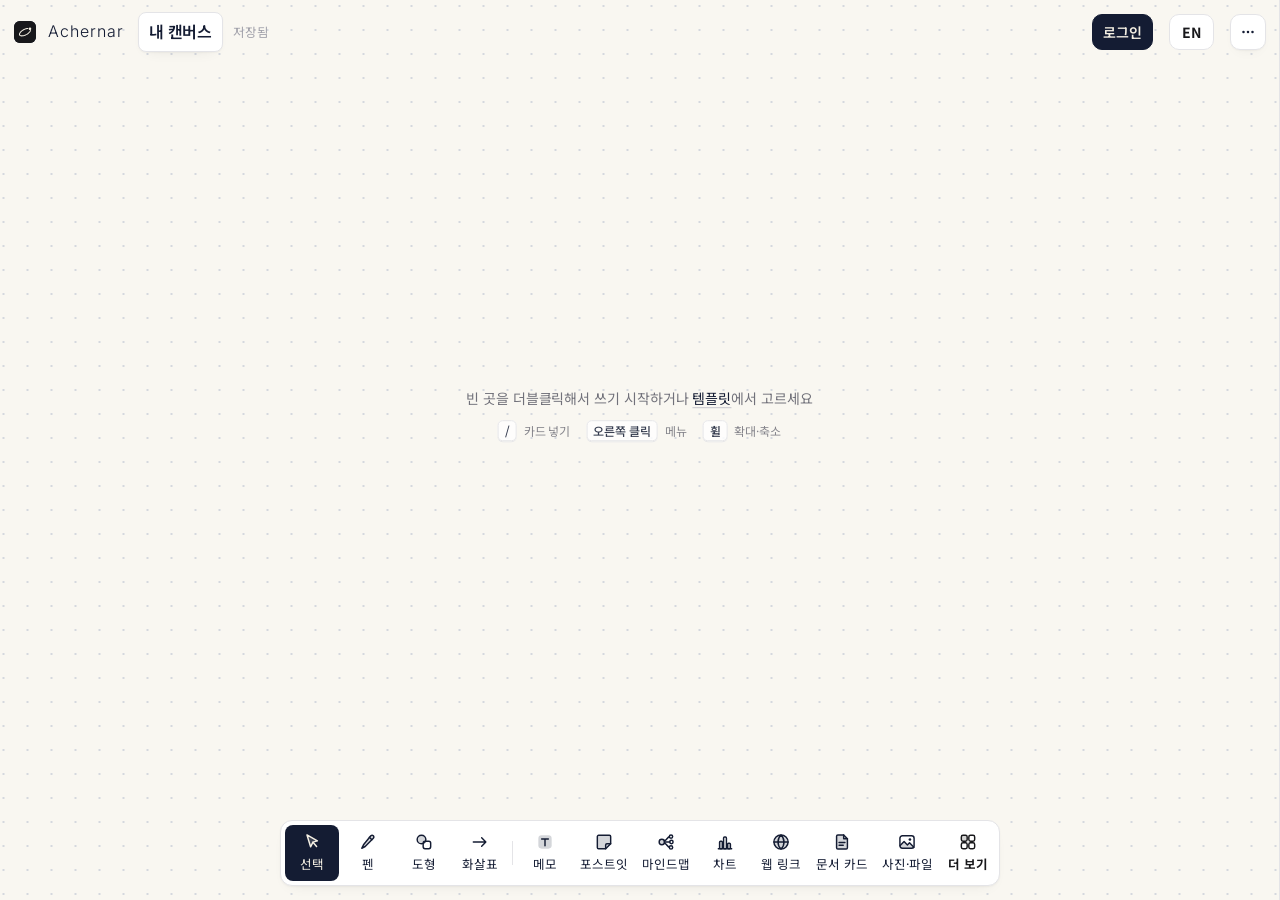
==== index.html @ a264db69 "v21: 마인드맵 아이콘 메뉴가 빈칸으로 나오던 문제 수정 Co-Authored-By: Claude Opus 5.5 <noreply@anthropic.com> Claude-Sess" ====
<!DOCTYPE html>
<html lang="ko"><head><meta charset="utf-8"><meta name="google" content="notranslate"><meta name="viewport" content="width=device-width,initial-scale=1">
<title>Achernar — 생각이 흘러가 닿는 곳</title>
<link rel="icon" href="data:image/svg+xml,%3Csvg xmlns='http://www.w3.org/2000/svg' viewBox='0 0 64 64'%3E%3Crect width='64' height='64' rx='15' fill='%23141C33'/%3E%3Cpath d='M51.32 26.38 L51.07 27.23 L50.73 28.11 L50.29 29.01 L49.76 29.92 L49.14 30.85 L48.44 31.79 L47.65 32.73 L46.78 33.67 L45.84 34.60 L44.83 35.53 L43.76 36.44 L42.63 37.32 L41.44 38.19 L40.21 39.02 L38.93 39.83 L37.62 40.59 L36.29 41.32 L34.93 42.00 L33.56 42.63 L32.17 43.22 L30.79 43.75 L29.42 44.22 L28.05 44.63 L26.71 44.99 L25.39 45.28 L24.11 45.51 L22.87 45.67 L21.67 45.77 L20.52 45.79 L19.43 45.76 L18.41 45.65 L17.45 45.49 L16.56 45.25 L15.76 44.95 L15.03 44.59 L14.39 44.17 L13.83 43.69 L13.37 43.16 L13.00 42.57 L12.73 41.93 L12.55 41.24 L12.47 40.51 L12.49 39.74 L12.61 38.94 L12.82 38.10 L13.13 37.23 L13.53 36.34 L14.03 35.43 L14.61 34.50 L15.28 33.57 L16.04 32.63 L16.88 31.69 L17.79 30.75 L18.77 29.83 L19.82 28.91 L20.93 28.01 L22.10 27.14 L23.31 26.29 L24.57 25.48 L25.87 24.70 L27.20 23.96 L28.55 23.26 L29.92 22.60 L31.30 22.00 L32.68 21.45 L34.06 20.95 L35.42 20.52 L36.78 20.14 L38.10 19.82 L39.40 19.57 L40.66 19.39 L41.88 19.26' fill='none' stroke='%23F4EFE3' stroke-width='3.6' stroke-linecap='round'/%3E%3Ccircle cx='49.61' cy='20.83' r='4.6' fill='%23F4EFE3'/%3E%3C/svg%3E">
<link rel="manifest" href="manifest.webmanifest"><meta name="theme-color" content="#F7F4EC"><link rel="apple-touch-icon" href="icons/apple-touch-icon.png"><meta name="apple-mobile-web-app-capable" content="yes"><meta name="description" content="Achernar(아케르나르) — 캔버스 하나에서 메모·마인드맵·문서·발표까지">
<link rel="preconnect" href="https://fonts.googleapis.com"><link rel="preconnect" href="https://fonts.gstatic.com" crossorigin>
<link href="https://fonts.googleapis.com/css2?family=Inter:wght@300;400;500&family=Noto+Sans+KR:wght@300;400;500;700;800&family=Noto+Serif+KR:wght@500;700&family=JetBrains+Mono:wght@400;600&display=swap" rel="stylesheet">
<link rel="stylesheet" href="style.css?v=21">
</head>
<body>
<div id="app">
  <nav id="rail" aria-label="주요 메뉴">
    <button class="rcreate" id="railNew" title="새로 만들기 (Ctrl+N)" aria-label="새로 만들기"><svg viewBox="0 0 24 24"><path d="M12 5v14M5 12h14"/></svg></button>
    <div class="rlist" id="railList"></div>
    <div class="rfoot">
      <button class="ritem" data-rail="settings" title="설정"><span class="ri" data-i="settings"></span><span>설정</span></button>
      <button class="avatar" id="me" title="내 프로필" aria-label="내 프로필">나</button>
    </div>
  </nav>
  <aside id="side" aria-label="워크스페이스">
    <div class="shead">
      <button class="ws" id="wsBtn"><span class="wslogo">U</span><span class="wsn" id="wsName">내 워크스페이스</span><svg viewBox="0 0 24 24"><path d="M7 10l5 5 5-5"/></svg></button>
      <button class="ib sm" id="sideClose" title="사이드바 접기 (Ctrl+\)" aria-label="사이드바 접기"><svg viewBox="0 0 24 24"><path d="M15 6l-6 6 6 6"/></svg></button>
    </div>
    <div class="sscroll" id="sideBody"></div>
    <div class="sfoot" id="sideFoot"></div>
    <div class="resizer" data-rs="side"></div>
  </aside>
  <div id="center">
    <header id="top">
      <button class="ib" id="navBtn" aria-label="메뉴"><svg viewBox="0 0 24 24"><path d="M4 6h16M4 12h16M4 18h16"/></svg></button>
      <button class="ib" id="backBtn" title="뒤로 (Alt+←)" aria-label="뒤로"><svg viewBox="0 0 24 24"><path d="M15 6l-6 6 6 6"/></svg></button>
      <button class="ib" id="fwdBtn" title="앞으로 (Alt+→)" aria-label="앞으로"><svg viewBox="0 0 24 24"><path d="M9 6l6 6-6 6"/></svg></button>
      <nav class="crumbs" id="crumbs" aria-label="현재 위치"></nav>
      <button class="search" id="searchBtn"><svg viewBox="0 0 24 24"><circle cx="11" cy="11" r="7"/><path d="M20 20l-4-4"/></svg><span>검색하거나 명령 실행</span><kbd>Ctrl P</kbd></button>
      <div class="tright">
        <span class="savest" id="saveSt"></span>
        <button class="btn grad" id="createBtn"><svg viewBox="0 0 24 24"><path d="M12 5v14M5 12h14"/></svg><span>만들기</span></button>
        <span class="syncst local" id="syncSt"></span>
        <button class="ib bellb" id="bellBtn" title="마감 알림" aria-label="마감 알림"><svg viewBox="0 0 24 24"><path d="M6 8a6 6 0 0 1 12 0c0 7 3 9 3 9H3s3-2 3-9M10 21h4"/></svg><b id="bellN" hidden></b></button>
        <button class="btn ghost" id="shareBtn" title="이 문서를 공유 (claude.ai)"><svg viewBox="0 0 24 24"><path d="M4 12v7h16v-7M12 3v12M7 8l5-5 5 5"/></svg><span>공유</span></button>
        <button class="ib" id="pageMenuBtn" title="문서 설정" aria-label="문서 설정"><svg viewBox="0 0 24 24"><circle cx="5" cy="12" r="1.6"/><circle cx="12" cy="12" r="1.6"/><circle cx="19" cy="12" r="1.6"/></svg></button>
        <button class="ib" id="panelBtn" title="오른쪽 패널" aria-label="오른쪽 패널"><svg viewBox="0 0 24 24"><rect x="3" y="4" width="18" height="16" rx="3"/><path d="M15 4v16"/></svg></button>
      </div>
    </header>
    <div id="ribbon" role="toolbar" aria-label="리본"></div>
    <div id="body">
      <main id="main" tabindex="-1"></main>
      <aside id="rpanel" aria-label="보조 패널"><div class="resizer l" data-rs="panel"></div><div class="rtabs" id="rtabs"></div><div class="rbody" id="rbody"></div></aside>
    </div>
  </div>
</div>
<div id="scrim"></div>
<nav id="sdock" aria-label="빠른 독">
  <button data-dk="new" class="dkp" title="새로 만들기"><svg viewBox="0 0 24 24"><path d="M12 5v14M5 12h14"/></svg><span>새로</span></button>
  <button data-dk="quick" title="빠른 메모"><svg viewBox="0 0 24 24"><path d="M4 20l1-4L16 5l3 3L8 19z"/></svg><span>메모</span></button>
  <button data-dk="find" title="찾기 (Ctrl+P)"><svg viewBox="0 0 24 24"><path d="M11 4a7 7 0 1 0 0 14a7 7 0 1 0 0-14M20 20l-4-4"/></svg><span>찾기</span></button>
  <i></i>
  <button data-dk="drawer" title="서랍 (Ctrl+\)"><svg viewBox="0 0 24 24"><path d="M3 4h18v6H3zM3 14h18v6H3zM10 7h4M10 17h4"/></svg><span>서랍</span></button>
</nav>
<div id="menu" hidden role="menu"></div>
<div id="pop" hidden></div>
<div id="fmt" hidden></div>
<div id="modal" hidden><div class="mbox" role="dialog" aria-modal="true"><div id="mhead"></div><div id="mbody"></div><div class="mact" id="mact"></div></div></div>
<div id="toast" hidden role="status"></div>
<input type="file" id="fileIn" hidden>
<script src="core.js?v=21"></script>
<script src="icons.js?v=21"></script>
<script src="extra.js?v=21"></script>
<script src="editor.js?v=21"></script>
<script src="database.js?v=21"></script>
<script src="canvas.js?v=21"></script>
<script src="graph.js?v=21"></script>
<script src="sync.js?v=21"></script>
<script src="auth.js?v=21"></script>
<script src="ms.js?v=21"></script>
<script src="ms2.js?v=21"></script>
<script src="zen.js?v=21"></script>
<script src="one.js?v=21"></script>
<script src="feat.js?v=21"></script>
<script src="mind.js?v=21"></script>
<script src="world.js?v=21"></script>
<script src="saveboard.js?v=21"></script>
<script src="docppt.js?v=21"></script>
<script src="print.js?v=21"></script>
<script src="vault.js?v=21"></script>
<script src="tpl.js?v=21"></script>
<script src="collab.js?v=21"></script>
<script src="hwp.js?v=21"></script>
<script src="run.js?v=21"></script>
<script src="submit.js?v=21"></script>
<script src="charmap.js?v=21"></script>
<script src="i18n.js?v=21"></script>
<script>boot()</script>
<script>
/* 설치형 웹앱: 오프라인 캐시 + 설치 버튼 */
window.__pwa=null;addEventListener('beforeinstallprompt',e=>{e.preventDefault();window.__pwa=e});
addEventListener('appinstalled',()=>{window.__pwa=null;try{toast('Achernar가 앱으로 설치됐어요')}catch(e){}});
if('serviceWorker' in navigator&&location.protocol==='https:'&&window.self===window.top){addEventListener('load',()=>navigator.serviceWorker.register('sw.js').catch(()=>{}))}
</script>
</body></html>
---- style.css ----
/* VOICE: 고급 디자인 툴처럼 깔끔하고 친근한 생산성 앱 — 캔바식 레일, 둥근 카드, 그라데이션 포인트
   IDEA: 회색 작업대 위에 흰 종이(문서)·보드(데이터베이스)·무한 캔버스를 올려 놓은 디자인 스튜디오
   PICTURE: 홈의 보라→파랑 그라데이션 배너와 색 원형 바로가기, 썸네일 카드 그리드
   COLOUR and TYPE: 기획서 지정 색(#F7F8FA, #6478E8 …) + 보라·청록 그라데이션 / Noto Sans KR 400–800
   LAYOUT: 왼쪽 아이콘 레일 · 크기 조절 사이드바 · 상단 툴바 · 중앙 작업 영역 · 접히는 오른쪽 패널 */
:root{color-scheme:light dark;
--bg:light-dark(#F7F8FA,#15171C);--side:light-dark(#FFFFFF,#1B1E25);--paper:light-dark(#FFFFFF,#20232B);--ink:light-dark(#20242C,#F0F2F6);--mute:light-dark(#7A8290,#969EAD);--line:light-dark(#E8EAF0,#303541);
--hov:light-dark(#F1F3F7,#262A33);--soft:light-dark(#F4F5F9,#1E2128);
--acc:#6478E8;--acc2:#8B5CF6;--acc3:#22C3E6;--accs:color-mix(in srgb,var(--acc) 13%,var(--paper));--dg:#E5484D;--ok:#12A150;
--grad:linear-gradient(120deg,var(--acc) 0%,var(--acc2) 55%,#C04BD8 100%);
--hero:linear-gradient(115deg,var(--acc) 0%,var(--acc2) 48%,var(--acc3) 100%);
--r:12px;--r2:18px;--fs:16px;--docw:760px;--sideW:260px;--panelW:300px;
--font:"Noto Sans KR",system-ui,-apple-system,"Apple SD Gothic Neo",sans-serif;--serif:"Noto Serif KR",serif;--mono:"JetBrains Mono",ui-monospace,Menlo,Consolas,monospace;
--sh:0 1px 2px rgb(16 24 40/.06),0 8px 24px -12px rgb(16 24 40/.18);--sh2:0 2px 6px rgb(16 24 40/.08),0 24px 48px -16px rgb(16 24 40/.3);
--cy:#FFE27A;--co:#FFC58A;--cp:#FFB8CB;--cm:#A6ECC8;--cs:#A9D6FF;--cl:#D7C8FF;--cw:var(--paper)}
:root[data-theme=light]{color-scheme:light}:root[data-theme=dark]{color-scheme:dark}
:root[data-font=serif]{--font:var(--serif)}:root[data-font=mono]{--font:var(--mono)}
*{box-sizing:border-box;min-width:0}
html,body{height:100%;margin:0}
body{background:var(--bg);color:var(--ink);font:var(--fs)/1.6 var(--font);overflow:hidden;-webkit-font-smoothing:antialiased}
button,input,select,textarea{font:inherit;color:inherit}
button{cursor:pointer;background:none;border:0;padding:0}
button:disabled{cursor:not-allowed;opacity:.45}
:focus-visible{outline:2px solid var(--acc);outline-offset:2px;border-radius:6px}
svg{width:20px;height:20px;fill:none;stroke:currentColor;stroke-width:1.9;stroke-linecap:round;stroke-linejoin:round;flex:none}
kbd{font:500 12px var(--font);color:var(--mute);border:1px solid var(--line);border-radius:6px;padding:1px 6px;background:var(--paper)}
#app{display:flex;height:100dvh}
.noanim *{transition:none!important;animation:none!important}

/* 레일 */
#rail{width:76px;flex:none;background:var(--side);border-right:1px solid var(--line);display:flex;flex-direction:column;align-items:center;padding:12px 0 10px;gap:6px;z-index:40}
.rcreate{width:44px;height:44px;border-radius:50%;background:var(--grad);color:#fff;display:grid;place-items:center;box-shadow:0 6px 16px -6px color-mix(in srgb,var(--acc2) 70%,transparent);margin-bottom:8px;transition:transform .15s}
.rcreate:hover{transform:scale(1.06)}.rcreate svg{width:22px;height:22px;stroke-width:2.4}
.rlist{display:flex;flex-direction:column;gap:2px;flex:1}
.ritem{width:64px;min-height:58px;border-radius:12px;display:flex;flex-direction:column;align-items:center;justify-content:center;gap:3px;font-size:12.5px;font-weight:500;color:var(--mute);transition:background .15s,color .15s}
.ritem .ri{width:36px;height:30px;border-radius:9px;display:grid;place-items:center;transition:background .15s}
.ritem:hover{color:var(--ink)}.ritem:hover .ri{background:var(--hov)}
.ritem.on{color:var(--acc);font-weight:700}.ritem.on .ri{background:var(--accs)}
.rfoot{display:flex;flex-direction:column;align-items:center;gap:8px}
.avatar{width:36px;height:36px;border-radius:50%;background:linear-gradient(135deg,#FFB86B,#F25F8B);color:#fff;font-weight:800;font-size:14px}

/* 사이드바 */
#side{width:var(--sideW);flex:none;background:var(--side);border-right:1px solid var(--line);display:flex;flex-direction:column;position:relative;transition:margin .2s}
body.noside #side{margin-left:calc(-1 * var(--sideW))}
.shead{display:flex;align-items:center;gap:4px;padding:12px 10px 6px}
.ws{flex:1;display:flex;align-items:center;gap:9px;padding:6px 8px;border-radius:10px;text-align:left;font-weight:700}
.ws:hover{background:var(--hov)}
.wslogo{width:28px;height:28px;border-radius:8px;background:var(--grad);color:#fff;display:grid;place-items:center;font-weight:800;font-size:14px;flex:none}
.wsn{flex:1;white-space:nowrap;overflow:hidden;text-overflow:ellipsis}
.sscroll{flex:1;overflow-y:auto;padding:4px 8px 16px}
.sec{margin-top:14px}
.sech{display:flex;align-items:center;justify-content:space-between;padding:4px 8px;font-size:13px;font-weight:700;color:var(--mute)}
.sech button{width:26px;height:26px;border-radius:7px;display:grid;place-items:center;color:var(--mute)}
.sech button:hover{background:var(--hov);color:var(--ink)}.sech svg{width:16px;height:16px}
.qa{display:flex;align-items:center;gap:10px;width:100%;padding:0 10px;height:36px;border-radius:9px;font-size:15px;text-align:left;color:var(--ink)}
.qa:hover{background:var(--hov)}.qa.on{background:var(--accs);color:var(--acc);font-weight:700}
.qa svg{width:18px;height:18px;color:var(--mute)}.qa.on svg{color:var(--acc)}
.qa .cnt{margin-left:auto;font-size:13px;color:var(--mute);font-weight:500}
.tree{display:flex;flex-direction:column}
.tr{display:flex;align-items:center;gap:4px;height:34px;padding-left:calc(4px + var(--d,0) * 16px);padding-right:4px;border-radius:9px;font-size:15px;position:relative;cursor:pointer;user-select:none}
.tr:hover{background:var(--hov)}.tr.on{background:var(--accs);color:var(--acc);font-weight:700}
.tr.msel{background:color-mix(in srgb,var(--acc) 20%,var(--paper))}
.tr .tw{width:22px;height:22px;border-radius:6px;display:grid;place-items:center;color:var(--mute);flex:none}
.tr .tw:hover{background:color-mix(in srgb,var(--ink) 8%,transparent)}.tr .tw svg{width:14px;height:14px;transition:transform .15s}
.tr .tw.open svg{transform:rotate(90deg)}.tr .tw.leaf{visibility:hidden}
.tr .ti{width:22px;height:22px;display:grid;place-items:center;flex:none;font-size:16px;border-radius:6px}
.tr .ti svg{width:17px;height:17px}
.tr .tt{flex:1;white-space:nowrap;overflow:hidden;text-overflow:ellipsis}
.tr .tt input{width:100%;font-size:15px;border:1px solid var(--acc);border-radius:6px;padding:2px 6px;background:var(--paper)}
.tr .tb{width:24px;height:24px;border-radius:6px;display:none;place-items:center;color:var(--mute);flex:none}
.tr .tb svg{width:16px;height:16px}.tr:hover .tb{display:grid}.tr .tb:hover{background:color-mix(in srgb,var(--ink) 9%,transparent);color:var(--ink)}
.tr.dz-in{box-shadow:inset 0 0 0 2px var(--acc)}.tr.dz-b::before,.tr.dz-a::after{content:"";position:absolute;left:8px;right:8px;height:2px;background:var(--acc);border-radius:2px}
.tr.dz-b::before{top:-1px}.tr.dz-a::after{bottom:-1px}
.empty-s{font-size:14px;color:var(--mute);padding:6px 12px}
.sfoot{border-top:1px solid var(--line);padding:10px 12px;font-size:13px;color:var(--mute);display:flex;flex-direction:column;gap:6px}
.sfoot .row{display:flex;align-items:center;gap:8px}
.dot{width:8px;height:8px;border-radius:50%;background:var(--ok);flex:none}.dot.busy{background:#F5A524}.dot.bad{background:var(--dg)}
.bulk{display:flex;align-items:center;gap:6px;flex-wrap:wrap;background:var(--accs);border-radius:10px;padding:8px;margin:6px 0;font-size:14px}
.bulk b{flex:1;color:var(--acc)}
.resizer{position:absolute;top:0;bottom:0;right:-3px;width:6px;cursor:col-resize;z-index:5}
.resizer:hover,.resizer.act{background:color-mix(in srgb,var(--acc) 40%,transparent)}
.resizer.l{left:-3px;right:auto}

/* 상단 */
#center{flex:1;display:flex;flex-direction:column;min-width:0}
#top{height:58px;flex:none;display:flex;align-items:center;gap:4px;padding:0 12px;background:var(--side);border-bottom:1px solid var(--line);z-index:30}
.ib{width:38px;height:38px;border-radius:10px;display:grid;place-items:center;color:var(--ink);flex:none}
.ib:hover{background:var(--hov)}.ib.sm{width:30px;height:30px}.ib.sm svg{width:17px;height:17px}
.ib:disabled:hover{background:none}
#navBtn{display:none}
.crumbs{display:flex;align-items:center;gap:2px;min-width:0;flex:1 1 auto;overflow:hidden;margin-left:4px}
.crumbs button{padding:4px 8px;border-radius:8px;white-space:nowrap;overflow:hidden;text-overflow:ellipsis;max-width:200px;flex:0 1 auto;min-width:36px;font-size:15px;display:flex;align-items:center;gap:6px}
.crumbs button:hover{background:var(--hov)}.crumbs button:last-child{font-weight:700}
.crumbs .sl{color:var(--mute);font-size:14px}
.search{margin:0 8px;display:flex;align-items:center;gap:10px;height:40px;padding:0 10px 0 14px;border-radius:12px;background:var(--soft);border:1px solid var(--line);width:auto;flex:0 1 380px;color:var(--mute);font-size:15px}
.search:hover{border-color:color-mix(in srgb,var(--acc) 50%,var(--line))}.search span{flex:1;text-align:left;white-space:nowrap;overflow:hidden;text-overflow:ellipsis}
.tright{display:flex;align-items:center;gap:6px;flex:none}
.savest{font-size:13px;color:var(--mute);white-space:nowrap;margin-right:6px}
.btn{height:40px;padding:0 16px;border-radius:11px;font-weight:700;font-size:15px;display:inline-flex;align-items:center;gap:7px;white-space:nowrap}
.btn svg{width:18px;height:18px}
.btn.grad{background:var(--grad);color:#fff;box-shadow:0 6px 16px -8px color-mix(in srgb,var(--acc2) 80%,transparent)}
.btn.grad:hover{filter:brightness(1.05)}
.btn.pr{background:var(--acc);color:#fff}.btn.pr:hover{filter:brightness(1.06)}
.btn.ghost{background:var(--soft);border:1px solid var(--line)}.btn.ghost:hover:not(:disabled){background:var(--hov)}
.btn.dg{background:var(--dg);color:#fff}.btn.sm{height:34px;padding:0 12px;font-size:14px;border-radius:9px}
#body{flex:1;display:flex;min-height:0;position:relative}
#main{flex:1;overflow-y:auto;overflow-x:hidden;position:relative;outline:none}
#main.full{overflow:hidden}

/* 오른쪽 패널 */
#rpanel{width:var(--panelW);flex:none;background:var(--side);border-left:1px solid var(--line);display:none;flex-direction:column;position:relative}
body.panel #rpanel{display:flex}
.rtabs{display:flex;gap:2px;padding:10px 10px 0;border-bottom:1px solid var(--line);overflow-x:auto;flex:none}
.rtabs button{padding:8px 10px;font-size:14px;font-weight:600;color:var(--mute);border-bottom:2px solid transparent;white-space:nowrap}
.rtabs button.on{color:var(--acc);border-color:var(--acc)}
.rbody{flex:1;overflow-y:auto;padding:14px 16px 30px;font-size:14.5px}
.rbody h5{margin:14px 0 6px;font-size:13px;color:var(--mute);font-weight:700}
.rlink{display:flex;align-items:center;gap:8px;width:100%;text-align:left;padding:7px 8px;border-radius:9px}
.rlink:hover{background:var(--hov)}.rlink small{margin-left:auto;color:var(--mute);font-size:13px}
.toc a{display:block;padding:5px 8px;border-radius:8px;color:var(--ink);text-decoration:none;cursor:pointer}
.toc a:hover{background:var(--hov)}.toc .l2{padding-left:20px}.toc .l3{padding-left:32px;color:var(--mute)}
.kv{display:grid;grid-template-columns:auto 1fr;gap:6px 14px}.kv dt{color:var(--mute)}.kv dd{margin:0;text-align:right}
.note{color:var(--mute);font-size:14px}

/* 공통 화면 */
.wrap{max-width:1180px;margin:0 auto;padding:28px clamp(16px,4vw,44px) 80px}
.hero{border-radius:24px;background:var(--hero);color:#fff;padding:clamp(28px,5vw,52px) clamp(20px,4vw,48px) 36px;position:relative;overflow:hidden;text-align:center}
.hero::before,.hero::after{content:"";position:absolute;border-radius:50%;background:rgb(255 255 255/.12)}
.hero::before{width:320px;height:320px;right:-80px;top:-140px}.hero::after{width:200px;height:200px;left:-60px;bottom:-110px}
.hero h1{margin:0 0 18px;font-size:clamp(28px,4vw,42px);line-height:1.1;font-weight:800;text-wrap:balance;position:relative}
.hsearch{position:relative;max-width:620px;margin:0 auto;display:flex;align-items:center;gap:10px;background:#fff;color:#20242C;border-radius:14px;padding:0 14px;height:52px;box-shadow:0 12px 30px -12px rgb(30 20 80/.45);cursor:text}
.hsearch svg{color:#7A8290}.hsearch span{flex:1;text-align:left;color:#7A8290;font-size:16px}
.quick{display:flex;flex-wrap:wrap;justify-content:center;gap:clamp(8px,2vw,22px);margin-top:26px;position:relative}
.qc{display:flex;flex-direction:column;align-items:center;gap:7px;color:#fff;font-size:14px;font-weight:600;width:84px}
.qc i{width:56px;height:56px;border-radius:50%;display:grid;place-items:center;background:#fff;color:var(--c);box-shadow:0 8px 18px -10px rgb(0 0 0/.4);transition:transform .15s}
.qc:hover i{transform:translateY(-3px)}.qc i svg{width:24px;height:24px;stroke-width:2.1}
.sect{margin-top:34px}
.secth{display:flex;align-items:baseline;justify-content:space-between;gap:12px;margin-bottom:12px}
.secth h2{margin:0;font-size:22px;font-weight:800}
.secth button{color:var(--acc);font-weight:700;font-size:15px}
.grid{display:grid;grid-template-columns:repeat(auto-fill,minmax(210px,1fr));gap:16px}
.pc{background:var(--paper);border:1px solid var(--line);border-radius:16px;overflow:hidden;text-align:left;display:flex;flex-direction:column;transition:box-shadow .15s,transform .15s;position:relative}
.pc:hover{box-shadow:var(--sh2);transform:translateY(-2px)}
.pc .th{height:120px;position:relative;display:grid;place-items:center;font-size:42px;overflow:hidden}
.pc .th .mock{position:absolute;inset:16px 22px;display:flex;flex-direction:column;gap:6px}
.pc .th .mock i{display:block;height:8px;border-radius:4px;background:rgb(255 255 255/.75)}
.pc .th .bigi{position:relative;width:58px;height:58px;border-radius:16px;background:rgb(255 255 255/.92);display:grid;place-items:center;font-size:30px;box-shadow:0 8px 20px -10px rgb(0 0 0/.4);color:var(--c)}
.pc .th .bigi svg{width:28px;height:28px}
.pc .meta{padding:12px 14px 14px}
.pc .t{font-weight:700;white-space:nowrap;overflow:hidden;text-overflow:ellipsis}
.pc .s{font-size:13px;color:var(--mute);display:flex;gap:6px;align-items:center;margin-top:2px}
.badge{display:inline-flex;align-items:center;gap:4px;font-size:12.5px;font-weight:700;padding:2px 8px;border-radius:999px;background:color-mix(in srgb,var(--c,var(--acc)) 14%,var(--paper));color:var(--c,var(--acc))}
.pc .fav{position:absolute;top:10px;right:10px;width:30px;height:30px;border-radius:50%;background:rgb(255 255 255/.9);color:#F5A524;display:grid;place-items:center}
.pc .fav svg{width:16px;height:16px;fill:#F5A524}
.empty{border:2px dashed var(--line);border-radius:18px;padding:34px;text-align:center;color:var(--mute)}
.empty b{display:block;color:var(--ink);font-size:18px;margin-bottom:4px}
.tplrow{display:grid;grid-template-columns:repeat(auto-fill,minmax(180px,1fr));gap:14px}
.tc{background:var(--paper);border:1px solid var(--line);border-radius:16px;overflow:hidden;text-align:left;transition:box-shadow .15s,transform .15s}
.tc:hover{box-shadow:var(--sh2);transform:translateY(-2px)}
.tc .tv{height:104px;padding:14px;display:flex;flex-direction:column;gap:6px;background:var(--bgc)}
.tc .tv i{display:block;height:7px;border-radius:4px;background:rgb(255 255 255/.8)}.tc .tv i.h{height:12px;width:55%;background:#fff}
.tc .tv .boxes{display:flex;gap:6px;flex:1}.tc .tv .boxes i{flex:1;height:auto;border-radius:6px}
.tc b{display:block;padding:10px 12px 0;font-size:15px}.tc small{display:block;padding:0 12px 12px;color:var(--mute);font-size:13px}
.chips{display:flex;gap:6px;flex-wrap:wrap}
.chip{height:34px;padding:0 14px;border-radius:999px;border:1px solid var(--line);background:var(--paper);font-size:14px;font-weight:600;display:inline-flex;align-items:center;gap:6px}
.chip.on{background:var(--ink);color:var(--paper);border-color:var(--ink)}
.chip:hover:not(.on){background:var(--hov)}
.toolrow{display:flex;align-items:center;gap:10px;flex-wrap:wrap;margin:18px 0 14px}
.toolrow .sp{flex:1}
.selx{height:36px;border:1px solid var(--line);border-radius:10px;background:var(--paper);padding:0 10px;font-size:14px}
.lst{background:var(--paper);border:1px solid var(--line);border-radius:16px;overflow:hidden}
.lrow{display:flex;align-items:center;gap:12px;padding:10px 16px;border-top:1px solid var(--line);width:100%;text-align:left}
.lrow:first-child{border-top:0}.lrow:hover{background:var(--hov)}
.lrow .ti{width:28px;height:28px;border-radius:8px;display:grid;place-items:center;flex:none;background:color-mix(in srgb,var(--c) 14%,var(--paper));color:var(--c);font-size:16px}
.lrow .ti svg{width:16px;height:16px}
.lrow .t{flex:1;font-weight:600;white-space:nowrap;overflow:hidden;text-overflow:ellipsis}
.lrow small{color:var(--mute);font-size:13px;white-space:nowrap}
.lrow .acts{display:flex;gap:6px}
.tagcloud{display:flex;flex-wrap:wrap;gap:10px}
.tagc{padding:10px 16px;border-radius:14px;background:var(--paper);border:1px solid var(--line);font-weight:700;display:flex;align-items:center;gap:8px}
.tagc:hover{box-shadow:var(--sh)}.tagc small{color:var(--mute);font-weight:500}
.tagc i{width:10px;height:10px;border-radius:50%;background:var(--c)}

/* 페이지 머리 */
.pagewrap{padding-bottom:120px}
.cover{height:clamp(140px,22vh,220px);position:relative;background-size:cover;background-position:center}
.cover-act{position:absolute;right:16px;bottom:12px;display:none;gap:6px}
.cover:hover .cover-act{display:flex}
.cover-act button{background:rgb(255 255 255/.92);color:#20242C;border-radius:8px;padding:5px 10px;font-size:13px;font-weight:700}
.phead{max-width:var(--docw);margin:0 auto;padding:48px clamp(16px,4vw,40px) 6px;position:relative}
.phead.hasc{padding-top:14px}
.phead.wide,.docw.wide{max-width:min(1200px,100%)}
.hact{display:flex;gap:4px;opacity:0;transition:opacity .15s;margin-bottom:6px;flex-wrap:wrap}
.phead:hover .hact,.phead:focus-within .hact{opacity:1}
.hact button{display:flex;align-items:center;gap:6px;padding:4px 10px;border-radius:8px;color:var(--mute);font-size:14px}
.hact button:hover{background:var(--hov);color:var(--ink)}.hact svg{width:16px;height:16px}
.picon{font-size:56px;line-height:1;width:76px;height:76px;border-radius:14px;display:grid;place-items:center;margin-bottom:6px}
.picon:hover{background:var(--hov)}.hasc .picon{margin-top:-52px;background:var(--paper);box-shadow:var(--sh)}
.ptitle{font-size:clamp(30px,4vw,40px);font-weight:800;line-height:1.2;margin:0;outline:none;word-break:keep-all;overflow-wrap:anywhere}
.ptitle:empty::before{content:attr(data-ph);color:color-mix(in srgb,var(--mute) 70%,transparent)}
.pprops{display:flex;align-items:center;gap:6px;flex-wrap:wrap;margin-top:12px;font-size:14px}
.tag{display:inline-flex;align-items:center;gap:4px;height:28px;padding:0 4px 0 10px;border-radius:999px;font-weight:600;background:color-mix(in srgb,var(--c) 16%,var(--paper));color:color-mix(in srgb,var(--c) 75%,var(--ink))}
.tag .x{width:20px;height:20px;border-radius:50%;display:grid;place-items:center;opacity:.6}.tag .x:hover{opacity:1;background:color-mix(in srgb,var(--c) 25%,transparent)}
.tag .x svg{width:12px;height:12px}.tag.nx{padding-right:10px}
.pchip{height:28px;padding:0 10px;border-radius:8px;border:1px dashed var(--line);color:var(--mute);font-size:13.5px;display:inline-flex;align-items:center;gap:5px}
.pchip:hover{background:var(--hov);color:var(--ink)}.pchip.set{border-style:solid;color:var(--ink);background:var(--paper)}
.pchip i{width:8px;height:8px;border-radius:50%;background:var(--c)}
.tagin{height:28px;border:1px solid var(--acc);border-radius:8px;padding:0 8px;font-size:14px;width:140px;background:var(--paper)}
.pmeta{margin-left:auto;color:var(--mute);font-size:13px}
.lockbar{max-width:var(--docw);margin:0 auto 6px;padding:0 clamp(16px,4vw,40px);font-size:14px;color:var(--mute);display:flex;align-items:center;gap:6px}
.lockbar svg{width:16px;height:16px}

/* 문서 / 블록 */
.docw{max-width:var(--docw);margin:0 auto;padding:6px clamp(16px,4vw,40px) 0}
.doc{position:relative;padding-left:0}
.blk{position:relative;display:flex;align-items:flex-start;padding-left:calc(var(--ind,0) * 26px);border-radius:6px;margin:1px 0}
.blk.dragging{opacity:.35}
.blk.bsel>.bc{background:color-mix(in srgb,var(--acc) 14%,transparent)}
.gut{position:absolute;left:calc(var(--ind,0) * 26px - 50px);top:2px;display:flex;opacity:0;transition:opacity .1s}
.blk:hover>.gut,.blk:focus-within>.gut{opacity:1}
.gut button{width:24px;height:26px;border-radius:6px;display:grid;place-items:center;color:var(--mute)}
.gut button:hover{background:var(--hov);color:var(--ink)}.gut svg{width:16px;height:16px}
.gut .bh{cursor:grab}
.bc{flex:1;display:flex;align-items:flex-start;gap:8px;min-width:0;padding:3px 2px;border-radius:6px}
.be{flex:1;outline:none;min-height:1.6em;overflow-wrap:anywhere;white-space:pre-wrap}
.be:empty::before{content:attr(data-ph);color:color-mix(in srgb,var(--mute) 65%,transparent);pointer-events:none}
.t-p .be:empty:not(:focus)::before{content:""}
.t-h1 .be{font-size:1.85em;font-weight:800;line-height:1.25;margin-top:.7em}
.t-h2 .be{font-size:1.45em;font-weight:800;line-height:1.3;margin-top:.55em}
.t-h3 .be{font-size:1.18em;font-weight:700;line-height:1.35;margin-top:.4em}
.mk{flex:none;min-width:22px;text-align:center;font-weight:700;color:var(--acc);user-select:none;line-height:1.6}
.t-ul .mk{font-size:1.2em;line-height:1.35}
.t-todo input{width:18px;height:18px;margin:4px 3px 0;accent-color:var(--acc);flex:none;cursor:pointer}
.t-todo.done .be{text-decoration:line-through;color:var(--mute)}
.t-quote .bc{border-left:3px solid var(--ink);padding-left:14px;border-radius:0}.t-quote .be{font-size:1.08em}
.t-callout .bc{background:var(--soft);border:1px solid var(--line);padding:12px 14px;border-radius:12px}
.t-callout .cico{font-size:20px;line-height:1.3;width:28px;height:28px;border-radius:6px;display:grid;place-items:center;flex:none}
.t-callout .cico:hover{background:var(--hov)}
.t-toggle .tgb{width:24px;height:26px;border-radius:6px;display:grid;place-items:center;flex:none;color:var(--mute)}
.t-toggle .tgb:hover{background:var(--hov)}.t-toggle .tgb svg{width:15px;height:15px;transition:transform .15s}
.t-toggle.open .tgb svg{transform:rotate(90deg)}
.tgw{flex:1;min-width:0}.t-toggle .be.sum{font-weight:600}
.tbody{margin-top:4px;padding:8px 12px;border-radius:8px;background:var(--soft);outline:none;min-height:1.6em;white-space:pre-wrap;display:none}
.t-toggle.open .tbody{display:block}
.tbody:empty::before{content:"접힌 내용을 적어 보세요";color:var(--mute)}
.t-divider .bc{padding:10px 2px}.t-divider hr{flex:1;border:0;border-top:1px solid var(--line);margin:0}
.t-code .bc{flex-direction:column;gap:0;background:#16181F;color:#E7E9EE;border-radius:12px;padding:0;overflow:hidden}
.cbar{display:flex;align-items:center;gap:8px;width:100%;padding:6px 10px;background:#1F222B;font-size:13px}
.cbar input{background:none;border:0;color:#AEB4C2;font-size:13px;width:120px;outline:none}
.cbar button{margin-left:auto;color:#AEB4C2;padding:2px 8px;border-radius:6px}.cbar button:hover{background:#2B2F3A;color:#fff}
.t-code .be{font:14px/1.6 var(--mono);padding:12px 14px;width:100%;tab-size:2;white-space:pre}
.t-code .be{overflow-x:auto}
.t-image figure,.t-media figure{margin:0;flex:1;display:flex;flex-direction:column;align-items:var(--al,center)}
.t-image img{max-width:100%;width:var(--iw,100%);border-radius:10px;display:block;cursor:zoom-in}
.t-image figcaption,.t-media figcaption{font-size:14px;color:var(--mute);margin-top:6px;outline:none;min-height:1.4em;text-align:center;width:100%}
.t-image figcaption:empty:not(:focus)::before{content:""}
.upl{flex:1;border:2px dashed var(--line);border-radius:12px;padding:22px;text-align:center;color:var(--mute);display:flex;flex-direction:column;align-items:center;gap:8px}
.upl:hover{border-color:var(--acc);color:var(--acc)}
.media{flex:1;display:flex;flex-direction:column;gap:8px;background:var(--soft);border:1px solid var(--line);border-radius:12px;padding:12px}
.media video{width:100%;border-radius:8px;background:#000;max-height:480px}.media audio{width:100%}
.fileb{display:flex;align-items:center;gap:12px}.fileb .fi{width:40px;height:40px;border-radius:10px;background:var(--accs);color:var(--acc);display:grid;place-items:center;flex:none}
.fileb b{display:block;overflow-wrap:anywhere}.fileb small{color:var(--mute);font-size:13px}
.media pre{margin:0;max-height:220px;overflow:auto;font:13px/1.5 var(--mono);background:var(--paper);padding:10px;border-radius:8px;white-space:pre-wrap}
.subp{flex:1;display:flex;align-items:center;gap:10px;padding:6px 8px;border-radius:8px;font-weight:600;text-decoration:underline;text-decoration-color:var(--line);text-underline-offset:4px;text-align:left}
.subp:hover{background:var(--hov)}.subp .ti{font-size:18px;width:24px;display:grid;place-items:center}.subp .ti svg{width:18px;height:18px;color:var(--mute)}
.bm{flex:1;display:flex;border:1px solid var(--line);border-radius:12px;overflow:hidden;text-decoration:none;color:var(--ink);background:var(--paper)}
.bm:hover{box-shadow:var(--sh)}
.bm .bt{flex:1;padding:12px 14px;min-width:0}.bm .bt b{display:block;white-space:nowrap;overflow:hidden;text-overflow:ellipsis}
.bm .bt small{display:block;color:var(--mute);font-size:13px;white-space:nowrap;overflow:hidden;text-overflow:ellipsis}
.bm .bs{width:110px;flex:none;display:grid;place-items:center;color:#fff;font-weight:800;font-size:14px;background:var(--sv);text-align:center;padding:6px}
.t-table .tblw{flex:1;overflow-x:auto}
.t-table table{border-collapse:collapse;min-width:100%}
.t-table td{border:1px solid var(--line);padding:6px 10px;min-width:90px;vertical-align:top;outline:none}
.t-table tr:first-child td{background:var(--soft);font-weight:700}
.tbtns{display:flex;gap:6px;margin-top:6px;opacity:0}.blk:hover .tbtns{opacity:1}
.mini{height:28px;padding:0 10px;border-radius:8px;background:var(--soft);border:1px solid var(--line);font-size:13px;font-weight:600}
.mini:hover{background:var(--hov)}
.toc-b{flex:1;background:var(--soft);border-radius:12px;padding:10px 12px}
.toc-b a{display:block;padding:3px 6px;border-radius:6px;cursor:pointer;color:var(--ink);text-decoration:underline;text-decoration-color:var(--line);text-underline-offset:3px}
.toc-b a:hover{background:var(--hov)}.toc-b .l2{padding-left:20px}.toc-b .l3{padding-left:34px}
.dateb{display:flex;align-items:center;gap:10px}.dateb input{border:1px solid var(--line);border-radius:8px;padding:4px 8px;background:var(--paper)}
.c-red{--tc:#E5484D}.c-orange{--tc:#E8730C}.c-yellow{--tc:#B38600}.c-green{--tc:#12A150}.c-blue{--tc:#2563EB}.c-purple{--tc:#8B5CF6}.c-gray{--tc:var(--mute)}
[class*=" c-"]>.bc .be{color:var(--tc)}
.bg-red>.bc{background:#FDE8E8}.bg-orange>.bc{background:#FDEEDC}.bg-yellow>.bc{background:#FFF6D1}.bg-green>.bc{background:#DDF6E8}.bg-blue>.bc{background:#E2ECFF}.bg-purple>.bc{background:#EEE6FF}.bg-gray>.bc{background:var(--soft)}
:root[data-theme=dark] [class*=" bg-"]>.bc,:root:not([data-theme=light]) [class*=" bg-"]>.bc{color:inherit}
@media(prefers-color-scheme:dark){:root:not([data-theme=light]) .bg-red>.bc{background:#3A1F22}:root:not([data-theme=light]) .bg-orange>.bc{background:#3A2A1C}:root:not([data-theme=light]) .bg-yellow>.bc{background:#38321A}:root:not([data-theme=light]) .bg-green>.bc{background:#17322A}:root:not([data-theme=light]) .bg-blue>.bc{background:#1B2744}:root:not([data-theme=light]) .bg-purple>.bc{background:#2A2142}}
:root[data-theme=dark] .bg-red>.bc{background:#3A1F22}:root[data-theme=dark] .bg-orange>.bc{background:#3A2A1C}:root[data-theme=dark] .bg-yellow>.bc{background:#38321A}:root[data-theme=dark] .bg-green>.bc{background:#17322A}:root[data-theme=dark] .bg-blue>.bc{background:#1B2744}:root[data-theme=dark] .bg-purple>.bc{background:#2A2142}
.be a.pl,.be a.ul{color:var(--acc);text-decoration:underline;text-decoration-color:color-mix(in srgb,var(--acc) 40%,transparent);text-underline-offset:3px;cursor:pointer;font-weight:600}
.be a.pl::before{content:"↗ ";font-size:.85em;opacity:.7}
.be a.pl.dead{color:var(--mute);text-decoration:line-through}
.be code{font:0.9em var(--mono);background:var(--soft);border:1px solid var(--line);border-radius:5px;padding:1px 5px;color:#D6336C}
.be mark{background:#FFE27A;color:#20242C;border-radius:3px;padding:0 2px}
.tail{height:120px;cursor:text}
.dropline{position:absolute;left:0;right:0;height:3px;background:var(--acc);border-radius:2px;pointer-events:none;z-index:5}
.flash{animation:flash 1.2s}@keyframes flash{0%,40%{background:color-mix(in srgb,var(--acc) 22%,transparent)}100%{background:transparent}}
.ro .be,.ro .tbody,.ro td{pointer-events:auto}

/* 메뉴·팝업 */
#menu,#pop{position:fixed;z-index:80;background:var(--paper);border:1px solid var(--line);border-radius:14px;box-shadow:var(--sh2);padding:6px;min-width:220px;max-width:min(340px,94vw);max-height:min(70vh,560px);overflow-y:auto}
#menu[hidden],#pop[hidden],#fmt[hidden]{display:none}
.mi{display:flex;align-items:center;gap:10px;width:100%;padding:0 10px;height:38px;border-radius:9px;font-size:15px;text-align:left;white-space:nowrap}
.mi:hover:not(:disabled),.mi.act{background:var(--hov)}
.mi svg{width:18px;height:18px;color:var(--mute)}
.mi .k{margin-left:auto;font-size:12.5px;color:var(--mute)}
.mi.dg{color:var(--dg)}.mi.dg svg{color:var(--dg)}.mi.ai,.mi.ai svg{color:var(--acc2)}
.mi .ck{margin-left:auto;color:var(--acc)}.mi .em{width:20px;text-align:center;font-size:16px}
.mi small{margin-left:auto;font-size:12.5px;color:var(--mute)}
.msep{height:1px;background:var(--line);margin:5px 4px}
.mh{font-size:12.5px;font-weight:700;color:var(--mute);padding:6px 10px 3px}
.mcol{display:flex;flex-wrap:wrap;gap:4px;padding:4px 6px}
.swt{width:26px;height:26px;border-radius:50%;border:2px solid var(--line);background:var(--v)}
.swt.on{box-shadow:0 0 0 2px var(--paper),0 0 0 4px var(--acc)}
.slash .mi{height:46px}.slash .mi .bi{width:34px;height:34px;border-radius:8px;border:1px solid var(--line);display:grid;place-items:center;background:var(--paper);flex:none}
.slash .mi span.d{display:flex;flex-direction:column;line-height:1.25}.slash .mi span.d small{margin:0;font-size:12.5px}
#fmt{position:fixed;z-index:75;display:flex;gap:2px;padding:4px;background:var(--paper);border:1px solid var(--line);border-radius:12px;box-shadow:var(--sh2)}
#fmt button{height:34px;min-width:34px;padding:0 8px;border-radius:8px;display:grid;place-items:center;font-size:14px;font-weight:700}
#fmt button:hover{background:var(--hov)}#fmt svg{width:17px;height:17px}#fmt .ai{color:var(--acc2)}
#fmt .vs{width:1px;background:var(--line);margin:4px 2px}

/* 모달 */
#modal{position:fixed;inset:0;background:rgb(12 14 22/.42);z-index:90;display:grid;place-items:center;padding:16px;backdrop-filter:blur(2px)}
#modal[hidden]{display:none}
.mbox{background:var(--paper);border-radius:20px;box-shadow:var(--sh2);width:min(520px,100%);max-height:88dvh;display:flex;flex-direction:column;overflow:hidden;animation:pop .16s ease-out}
.mbox.wide{width:min(960px,100%)}.mbox.mid{width:min(680px,100%)}
@keyframes pop{from{transform:translateY(8px) scale(.98);opacity:0}}
#mhead{padding:20px 22px 4px;display:flex;align-items:center;gap:10px}
#mhead h3{margin:0;font-size:22px;font-weight:800;flex:1}
#mbody{padding:10px 22px;overflow-y:auto}
.mact{display:flex;justify-content:flex-end;gap:8px;padding:12px 22px 20px}
.mact:empty{display:none}
.inp{width:100%;height:44px;border:1px solid var(--line);border-radius:11px;padding:0 14px;font-size:16px;background:var(--paper);outline:none}
.inp:focus{border-color:var(--acc);box-shadow:0 0 0 3px color-mix(in srgb,var(--acc) 20%,transparent)}
textarea.inp{height:auto;min-height:120px;padding:10px 14px;resize:vertical;line-height:1.55}
.fld{display:flex;flex-direction:column;gap:6px;margin-bottom:14px}.fld>label{font-size:14px;font-weight:700}
.emo{display:grid;grid-template-columns:repeat(auto-fill,minmax(44px,1fr));gap:4px}
.emo button{height:44px;border-radius:10px;font-size:24px}.emo button:hover{background:var(--hov)}
.covers{display:grid;grid-template-columns:repeat(auto-fill,minmax(120px,1fr));gap:8px}
.covers button{height:64px;border-radius:10px;border:2px solid transparent}.covers button:hover{border-color:var(--acc)}
.pal-in{display:flex;align-items:center;gap:10px;padding:14px 18px;border-bottom:1px solid var(--line)}
.pal-in input{flex:1;border:0;outline:none;font-size:18px;background:none}
.pal-l{overflow-y:auto;padding:6px 8px 10px;max-height:min(60vh,520px)}
.pal-l .mh{padding-top:10px}
.prw{display:flex;align-items:center;gap:12px;width:100%;padding:8px 10px;border-radius:10px;text-align:left}
.prw.act{background:var(--accs)}
.prw .ti{width:30px;height:30px;border-radius:8px;display:grid;place-items:center;background:color-mix(in srgb,var(--c,var(--acc)) 14%,var(--paper));color:var(--c,var(--acc));flex:none;font-size:16px}
.prw .ti svg{width:16px;height:16px}
.prw .tx{flex:1;min-width:0}.prw .tx b{display:block;font-weight:600;white-space:nowrap;overflow:hidden;text-overflow:ellipsis}
.prw .tx small{display:block;color:var(--mute);font-size:13px;white-space:nowrap;overflow:hidden;text-overflow:ellipsis}
.prw kbd{flex:none}
.prw mark{background:color-mix(in srgb,var(--acc) 22%,transparent);color:inherit;border-radius:3px}
.pal-hint{font-size:13px;color:var(--mute);padding:8px 18px 12px;border-top:1px solid var(--line);display:flex;gap:14px;flex-wrap:wrap}
.cr-grid{display:grid;grid-template-columns:repeat(auto-fill,minmax(150px,1fr));gap:10px}
.cr{border:1px solid var(--line);border-radius:14px;padding:14px;text-align:left;display:flex;flex-direction:column;gap:8px;background:var(--paper)}
.cr:hover{border-color:var(--acc);box-shadow:var(--sh)}
.cr i{width:40px;height:40px;border-radius:12px;display:grid;place-items:center;background:color-mix(in srgb,var(--c) 15%,var(--paper));color:var(--c)}
.cr b{font-size:15px}.cr small{font-size:13px;color:var(--mute);line-height:1.35}
.tabsx{display:flex;gap:6px;flex-wrap:wrap;margin-bottom:14px}
.setg{display:grid;grid-template-columns:180px 1fr;gap:14px 18px;align-items:center}
.setg>label{font-weight:700;font-size:15px}
.seg{display:inline-flex;background:var(--soft);border:1px solid var(--line);border-radius:11px;padding:3px;gap:2px;flex-wrap:wrap}
.seg button{height:34px;padding:0 14px;border-radius:8px;font-size:14px;font-weight:600;color:var(--mute)}
.seg button.on{background:var(--paper);color:var(--ink);box-shadow:var(--sh)}
.sws{display:flex;gap:8px;flex-wrap:wrap;align-items:center}
.sws button{width:32px;height:32px;border-radius:50%;background:var(--v);border:3px solid var(--paper);box-shadow:0 0 0 1px var(--line)}
.sws button.on{box-shadow:0 0 0 2px var(--acc)}
.sws input[type=color]{width:40px;height:34px;border:0;background:none;padding:0}
.chkl{display:grid;grid-template-columns:repeat(auto-fill,minmax(150px,1fr));gap:6px}
.chkl label{display:flex;gap:8px;align-items:center;font-size:14px}
.chkl input{accent-color:var(--acc);width:17px;height:17px}
.keys{display:grid;grid-template-columns:1fr auto;gap:6px 18px;font-size:14px}
.verl{display:flex;flex-direction:column;gap:4px}
#toast{position:fixed;left:50%;bottom:28px;transform:translateX(-50%);background:#20242C;color:#fff;padding:10px 12px 10px 18px;border-radius:14px;font-size:15px;z-index:95;display:flex;align-items:center;gap:14px;box-shadow:var(--sh2);max-width:92vw;animation:pop .16s}
#toast[hidden]{display:none}
#toast button{color:#A9B6FF;font-weight:700;padding:4px 8px;border-radius:8px}#toast button:hover{background:rgb(255 255 255/.1)}
#scrim{display:none}

/* 데이터베이스 */
.dbw{max-width:min(1240px,100%);margin:0 auto;padding:4px clamp(16px,3vw,40px) 80px}
.vtabs{display:flex;align-items:center;gap:4px;flex-wrap:wrap;border-bottom:1px solid var(--line);padding-bottom:8px;margin-top:10px}
.vtab{height:34px;padding:0 12px;border-radius:9px;font-size:14px;font-weight:600;color:var(--mute);display:flex;align-items:center;gap:6px}
.vtab svg{width:16px;height:16px}.vtab:hover{background:var(--hov);color:var(--ink)}.vtab.on{background:var(--accs);color:var(--acc)}
.dbbar{display:flex;align-items:center;gap:6px;flex-wrap:wrap;margin:10px 0}
.dbbar .sp{flex:1}
.dbbar .q{height:36px;border:1px solid var(--line);border-radius:10px;padding:0 12px;background:var(--paper);font-size:15px;width:min(220px,100%)}
.tbtn{height:36px;padding:0 12px;border-radius:10px;font-size:14px;font-weight:600;display:inline-flex;align-items:center;gap:6px;color:var(--mute)}
.tbtn:hover{background:var(--hov);color:var(--ink)}.tbtn.on{color:var(--acc);background:var(--accs)}.tbtn svg{width:16px;height:16px}
.dtw{overflow-x:auto;border:1px solid var(--line);border-radius:14px;background:var(--paper)}
table.dt{border-collapse:separate;border-spacing:0;width:max-content;min-width:100%;font-size:15px}
.dt th{position:sticky;top:0;background:var(--soft);text-align:left;font-weight:600;color:var(--mute);font-size:14px;border-bottom:1px solid var(--line);border-right:1px solid var(--line);padding:0;white-space:nowrap}
.dt th:last-child,.dt td:last-child{border-right:0}
.dt th .hb{display:flex;align-items:center;gap:6px;width:100%;height:38px;padding:0 10px;text-align:left}
.dt th .hb:hover{background:var(--hov);color:var(--ink)}.dt th svg{width:15px;height:15px}
.dt th{position:relative}.dt th .cr8{position:absolute;right:-3px;top:0;bottom:0;width:6px;cursor:col-resize;z-index:2}
.dt th .cr8:hover{background:var(--acc)}
.dt td{border-bottom:1px solid var(--line);border-right:1px solid var(--line);padding:0;height:40px;vertical-align:middle}
.dt tr:last-child td{border-bottom:0}
.dt tr:hover td{background:color-mix(in srgb,var(--hov) 60%,transparent)}
.dt td input.ci{width:100%;height:40px;border:0;background:none;padding:0 10px;outline:none;font-size:15px}
.dt td input.ci:focus{box-shadow:inset 0 0 0 2px var(--acc);border-radius:4px;background:var(--paper)}
.dt td input[type=checkbox]{width:18px;height:18px;margin:0 10px;accent-color:var(--acc)}
.dt td .cb{display:flex;align-items:center;gap:4px;flex-wrap:wrap;min-height:40px;padding:4px 10px;width:100%;text-align:left}
.dt td .cb:hover{background:var(--hov)}
.dt .rsel{width:40px;text-align:center}.dt .rsel input{margin:0}
.dt .ttl{display:flex;align-items:center}.dt .ttl input{font-weight:600}
.dt .open{opacity:0;height:28px;padding:0 8px;border-radius:7px;font-size:13px;font-weight:700;border:1px solid var(--line);background:var(--paper);margin-right:6px;white-space:nowrap}
.dt tr:hover .open{opacity:1}
.dt .ro{padding:0 10px;color:var(--mute);font-size:14px;white-space:nowrap}
.dt a{color:var(--acc)}
.addrow{display:flex;align-items:center;gap:8px;padding:10px 14px;color:var(--mute);font-size:15px;width:100%;border-top:1px solid var(--line)}
.addrow:hover{background:var(--hov);color:var(--ink)}.addrow svg{width:16px;height:16px}
.opt{display:inline-flex;align-items:center;height:24px;padding:0 9px;border-radius:7px;font-size:13.5px;font-weight:600;background:color-mix(in srgb,var(--c) 18%,var(--paper));color:color-mix(in srgb,var(--c) 70%,var(--ink));white-space:nowrap}
.board{display:flex;gap:14px;overflow-x:auto;align-items:flex-start;padding-bottom:16px}
.bcol{width:280px;flex:none;background:var(--soft);border-radius:16px;padding:10px;border:1px solid var(--line)}
.bcol.over{box-shadow:inset 0 0 0 2px var(--acc)}
.bch{display:flex;align-items:center;gap:8px;padding:4px 6px 10px;font-weight:700}
.bch small{color:var(--mute);font-weight:500}
.bcard{background:var(--paper);border:1px solid var(--line);border-radius:12px;padding:10px 12px;margin-bottom:8px;cursor:grab;box-shadow:0 1px 2px rgb(16 24 40/.05);width:100%;text-align:left;display:block}
.bcard:hover{box-shadow:var(--sh)}.bcard b{display:block;margin-bottom:4px}
.bcard .pv{display:flex;gap:4px;flex-wrap:wrap;font-size:13px;color:var(--mute)}
.badd{width:100%;padding:8px;border-radius:10px;color:var(--mute);font-size:14px;text-align:left}.badd:hover{background:var(--hov);color:var(--ink)}
.gal{display:grid;grid-template-columns:repeat(auto-fill,minmax(220px,1fr));gap:14px}
.gcard{background:var(--paper);border:1px solid var(--line);border-radius:16px;overflow:hidden;text-align:left}
.gcard:hover{box-shadow:var(--sh2)}.gcard .gt{height:90px;background:var(--c);display:grid;place-items:center;font-size:30px;color:#fff;font-weight:800}
.gcard .gb{padding:12px 14px}.gcard b{display:block;margin-bottom:6px}.gcard .pv{display:flex;flex-wrap:wrap;gap:4px;font-size:13px;color:var(--mute)}
.cal{border:1px solid var(--line);border-radius:16px;overflow:hidden;background:var(--paper)}
.calh{display:flex;align-items:center;gap:8px;padding:10px 12px;border-bottom:1px solid var(--line)}
.calh b{font-size:18px;flex:1}
.calg{display:grid;grid-template-columns:repeat(7,minmax(0,1fr))}
.calg .dw{padding:6px 8px;font-size:13px;color:var(--mute);font-weight:700;border-bottom:1px solid var(--line)}
.calg .dc{min-height:104px;border-right:1px solid var(--line);border-bottom:1px solid var(--line);padding:4px;position:relative}
.calg .dc:nth-child(7n){border-right:0}.calg .dc.out{background:var(--soft);color:var(--mute)}
.calg .dn{font-size:13px;font-weight:700;padding:2px 6px;display:inline-block;border-radius:6px}
.calg .today .dn{background:var(--acc);color:#fff}
.calg .ev{display:block;width:100%;text-align:left;font-size:13px;padding:2px 6px;border-radius:6px;background:var(--accs);color:var(--acc);margin-top:2px;white-space:nowrap;overflow:hidden;text-overflow:ellipsis;font-weight:600}
.calg .dadd{position:absolute;top:4px;right:4px;width:22px;height:22px;border-radius:6px;opacity:0;color:var(--mute);display:grid;place-items:center}
.calg .dc:hover .dadd{opacity:1}.calg .dadd:hover{background:var(--hov)}.calg .dadd svg{width:14px;height:14px}
.chartv{background:var(--paper);border:1px solid var(--line);border-radius:16px;padding:18px}
.chartv .row{display:grid;grid-template-columns:120px 1fr 50px;align-items:center;gap:10px;margin:8px 0;font-size:14px}
.chartv .bar{height:26px;border-radius:7px;background:var(--c);min-width:2px}
.chartv .row span:last-child{text-align:right;font-weight:700}
.listv .lrow .pv{display:flex;gap:4px;flex-wrap:wrap}
.selbar{display:flex;align-items:center;gap:8px;padding:8px 12px;background:var(--accs);border-radius:12px;margin-bottom:10px;font-size:14px}
.selbar b{flex:1;color:var(--acc)}
.flt{display:grid;grid-template-columns:1fr 1fr 1fr auto;gap:6px;margin-bottom:8px;align-items:center}
.flt select,.flt input{height:38px;border:1px solid var(--line);border-radius:9px;padding:0 8px;background:var(--paper);font-size:14px;width:100%}
.rowd .fld input,.rowd .fld select{height:40px}
.rowd .pgrid{display:grid;grid-template-columns:130px 1fr;gap:8px 12px;align-items:center;margin-bottom:14px}
.rowd .pgrid>span{color:var(--mute);font-size:14px;display:flex;gap:6px;align-items:center}
.rowd .pgrid svg{width:15px;height:15px}

/* 폴더 */
.fold .grid{margin-top:16px}

/* 캔버스 */
.cvwrap{position:absolute;inset:0;display:flex;flex-direction:column}
.cvhead{height:52px;flex:none;display:flex;align-items:center;gap:10px;padding:0 16px;border-bottom:1px solid var(--line);background:var(--paper)}
.cvhead .ci2{font-size:22px}.cvhead .ct2{font-size:18px;font-weight:800;outline:none;min-width:80px}
.cvhead .ct2:empty::before{content:"제목 없음";color:var(--mute)}
.cvhead .sp{flex:1}
#vp{position:relative;flex:1;overflow:hidden;touch-action:none;background-color:var(--bg)}
#vp.grid{background-image:radial-gradient(circle,color-mix(in srgb,var(--mute) 45%,transparent) 1.2px,transparent 1.5px)}
#vp[data-tool=pen],#vp[data-tool=hl]{cursor:crosshair}#vp[data-tool=erase]{cursor:cell}#vp.panning{cursor:grabbing}
#vp.dz::after{content:"여기에 놓으면 추가돼요";position:absolute;inset:12px;border:3px dashed var(--acc);border-radius:18px;display:grid;place-items:center;font-size:24px;font-weight:800;color:var(--acc);background:color-mix(in srgb,var(--acc) 8%,transparent);pointer-events:none}
#world{position:absolute;left:0;top:0;transform-origin:0 0}
#layer{position:absolute;left:0;top:0}
#lk,#ink{position:absolute;left:0;top:0;width:1px;height:1px;overflow:visible;pointer-events:none}
#lk .hit{pointer-events:stroke;stroke:transparent;stroke-width:18;fill:none;cursor:pointer}
.ln{fill:none;stroke:var(--lc,var(--mute));stroke-width:var(--lw,2)}.ln.dash{stroke-dasharray:7 6}
.ln.mm{stroke-width:3;stroke:color-mix(in srgb,var(--ink) 38%,transparent)}
.lsel .ln{stroke:var(--acc)}.arw{fill:context-stroke}
.llab{font:600 14px var(--font);fill:var(--ink);paint-order:stroke;stroke:var(--bg);stroke-width:6px;stroke-linejoin:round;text-anchor:middle;dominant-baseline:middle;pointer-events:none}
.tmp{stroke:var(--acc);stroke-dasharray:6 5;pointer-events:none}
#ink path{fill:none;stroke-linecap:round;stroke-linejoin:round}
#box{position:absolute;border:1.5px solid var(--acc);background:color-mix(in srgb,var(--acc) 10%,transparent);border-radius:4px;pointer-events:none;z-index:5}
.card{position:absolute;background:var(--cb,var(--cw));color:var(--ink);border-radius:var(--cr,12px);box-shadow:0 0 0 1px var(--line),0 8px 20px -12px rgb(0 0 0/.3);padding:12px 14px;user-select:none;-webkit-user-select:none;font-size:15px}
.card[data-c=y]{--cb:var(--cy)}.card[data-c=p]{--cb:var(--cp)}.card[data-c=m]{--cb:var(--cm)}.card[data-c=s]{--cb:var(--cs)}.card[data-c=l]{--cb:var(--cl)}.card[data-c=o]{--cb:var(--co)}
.card:not([data-c=w]):not(.t-frame){color:#1b1d22;box-shadow:0 8px 20px -12px rgb(0 0 0/.35)}
.card.bd{box-shadow:0 0 0 2px var(--ink)}
.card.sel{outline:2px solid var(--acc);outline-offset:3px}
.card.lock::before{content:"잠김";position:absolute;top:-22px;left:0;font-size:12px;font-weight:700;color:var(--mute)}
.card .ed{outline:none;user-select:text;-webkit-user-select:text;cursor:text;min-height:1.5em;overflow-wrap:anywhere}
.card .ed:empty::before{content:attr(data-ph);color:color-mix(in srgb,currentColor 45%,transparent);pointer-events:none}
.card .rz,.card .cn{position:absolute;display:none;border-radius:50%;z-index:2}
.card .rz{right:-8px;bottom:-8px;width:18px;height:18px;background:var(--acc);border:3px solid var(--paper);cursor:nwse-resize}
.card .cn{right:-11px;top:50%;margin-top:-11px;width:22px;height:22px;background:var(--paper);border:3px solid var(--acc);cursor:crosshair}
.card .rz::after,.card .cn::after{content:"";position:absolute;inset:-12px}
.card.sel .rz,.card.sel .cn{display:block}.card.lock .rz{display:none!important}
@media(hover:hover){.card:hover .cn{display:block}}
.card.fold>:not(.ft):not(.cfold):not(.rz):not(.cn):not(.ed.ft){display:none}
.t-sticky{border-radius:4px;font-size:16px;padding:16px}
.t-node{border-radius:999px;padding:10px 18px;text-align:center;font-weight:600;display:flex;align-items:center;justify-content:center}
.t-node .ed{width:100%}.t-node[data-sh=rect]{border-radius:10px}.t-node[data-sh=circ]{border-radius:50%;aspect-ratio:1}
.t-shape{background:none!important;box-shadow:none!important;display:flex;align-items:center;justify-content:center;text-align:center;padding:18px 22px;font-weight:600}
.t-shape .shp{position:absolute;inset:0;width:100%;height:100%;overflow:visible;z-index:-1}
.shp :is(path,rect){fill:var(--cb,var(--cw));stroke:color-mix(in srgb,var(--cb,var(--cw)) 55%,var(--ink));stroke-width:2;vector-effect:non-scaling-stroke}
.t-shape .ed{width:100%;position:relative}
.t-frame{background:color-mix(in srgb,var(--cb,var(--cw)) 30%,transparent);border:2px dashed color-mix(in srgb,var(--cb,var(--cw)) 70%,var(--mute));box-shadow:none;border-radius:18px;padding:10px 16px}
.t-frame .ft{font-size:20px;font-weight:800;display:inline-block;min-width:120px}
.t-image{padding:6px}.t-image img{display:block;width:100%;border-radius:8px;pointer-events:none}
.t-video,.t-audio{padding:0 8px 8px}
.grip{height:20px;cursor:grab;background:radial-gradient(circle,color-mix(in srgb,currentColor 35%,transparent) 1.5px,transparent 2px) center/8px 8px repeat-x;margin:0 30%}
.card video{display:block;width:100%;border-radius:8px;background:#000}.card audio{width:100%;margin-top:8px}
.card .fn{display:flex;gap:10px;align-items:center}.card .fn svg{width:30px;height:30px;color:var(--acc)}
.card .fn b{display:block;overflow-wrap:anywhere}.card small{color:var(--mute);font-size:13px}
.card .cap{font-size:14px;margin-top:6px;padding:0 4px}.card .cap:empty{display:none}.card.sel .cap:empty{display:block}
.card pre{max-height:180px;overflow:auto;font:13px/1.45 var(--mono);background:var(--bg);padding:8px;border-radius:8px;margin:8px 0 0;white-space:pre-wrap}
.card .miss{color:var(--mute);font-size:14px;text-align:center;padding:16px}
.card .ct{font-weight:800;font-size:16px}
.t-check ul{list-style:none;margin:6px 0;padding:0}.t-check li{display:flex;gap:8px;align-items:flex-start;padding:3px 0}
.t-check li input{width:18px;height:18px;margin-top:3px;accent-color:var(--acc);flex:none}
.t-check li .ed{flex:1}.t-check li.done .ed{text-decoration:line-through;opacity:.55}
.prog{height:6px;border-radius:3px;background:color-mix(in srgb,currentColor 12%,transparent);margin:2px 0 6px;overflow:hidden}.prog i{display:block;height:100%;background:var(--acc)}
.card .mini{color:inherit;background:color-mix(in srgb,currentColor 8%,transparent);border-color:transparent}
.t-table table{border-collapse:collapse;width:100%}.t-table td{border:1px solid var(--line);padding:6px 8px;vertical-align:top;font-size:14px}
.t-table tr:first-child td{font-weight:800;background:var(--bg)}
.tbr{display:flex;gap:6px;margin-top:8px;flex-wrap:wrap}
.t-code{background:#14161c!important;color:#e6e8ee!important;padding:10px 12px 12px}
.t-code .chd{display:flex;justify-content:space-between;align-items:center;margin-bottom:6px}.t-code .lang{font-size:13px;color:#9aa0ad;min-width:40px}
.t-code .mini{color:#e6e8ee}.card .code{font:13.5px/1.5 var(--mono);white-space:pre-wrap;tab-size:2;min-height:3em}
.t-link,.t-page{padding:0;overflow:hidden}
.lsvc{display:flex;align-items:center;gap:8px;padding:10px 14px 0;font-size:13px;font-weight:800;color:var(--sv)}
.lsvc i{width:10px;height:10px;border-radius:50%;background:var(--sv)}
.lbody{padding:4px 14px 12px}.ltitle{font-weight:800;font-size:16px;line-height:1.3}
.lurl{font-size:13px;color:var(--mute);overflow:hidden;text-overflow:ellipsis;white-space:nowrap}
.lopen{display:inline-flex;align-items:center;gap:6px;margin-top:8px;color:#fff;background:var(--sv);border-radius:8px;padding:6px 12px;font-weight:700;font-size:13.5px;text-decoration:none}
.yt{aspect-ratio:16/9;background:linear-gradient(135deg,#1d1d22,#3a0b14);display:grid;place-items:center;margin:8px 0 0;color:#fff;position:relative}
.yt b{width:60px;height:42px;border-radius:12px;background:#ff0033;display:grid;place-items:center}
.yt b::after{content:"";border-left:16px solid #fff;border-top:10px solid transparent;border-bottom:10px solid transparent;margin-left:4px}
.pgc{display:flex;flex-direction:column}
.pgc .pgt{height:46px;background:var(--grad);opacity:.9}
.pgc .pgb{padding:0 14px 12px}.pgc .pgi{width:42px;height:42px;border-radius:12px;background:var(--paper);box-shadow:var(--sh);display:grid;place-items:center;font-size:22px;margin-top:-22px;color:var(--acc)}
.pgc .pgi svg{width:20px;height:20px}
.pgc b{display:block;font-size:16px;margin-top:6px}.pgc p{margin:4px 0 8px;font-size:13.5px;color:var(--mute);line-height:1.45;max-height:4.4em;overflow:hidden}
.pgc .go{font-size:13.5px;font-weight:700;color:var(--acc);padding:4px 10px;border-radius:8px;background:var(--accs)}
.chart svg{display:block;width:100%;height:auto;overflow:visible}.chart text{font:12px var(--font);fill:currentColor}
.cdata{display:none;margin-top:8px;border-top:1px dashed var(--line);padding-top:8px}.sel .cdata{display:block}
.cdata div{display:flex;gap:6px;margin-bottom:4px}
.cdata input{font-size:15px;padding:4px 8px;border:1px solid var(--line);border-radius:6px;background:var(--bg);width:100%}
.cdata input[type=number]{width:84px;flex:none}.cdata .x{width:26px;flex:none;color:var(--mute)}
#ctx{position:absolute;top:12px;left:50%;transform:translateX(-50%);display:flex;flex-wrap:wrap;justify-content:center;align-items:center;gap:3px;padding:6px;background:var(--paper);border-radius:14px;border:1px solid var(--line);box-shadow:var(--sh2);max-width:calc(100% - 24px);z-index:10}
#ctx[hidden]{display:none}#ctx>*{flex:none}
.cxb{height:40px;padding:0 10px;border-radius:9px;font-weight:600;font-size:14px;display:flex;align-items:center;gap:6px;white-space:nowrap}
.cxb:hover{background:var(--hov)}.cxb.on{background:var(--accs);color:var(--acc)}.cxb.dg{color:var(--dg)}
.cxb svg{width:18px;height:18px}
.sw{width:26px;height:26px;border-radius:50%;border:2px solid var(--line);background:var(--v);margin:7px 3px;flex:none}
.sw.on{box-shadow:0 0 0 2px var(--paper),0 0 0 4px var(--acc)}
.pw{width:36px;height:40px;display:grid;place-items:center;border-radius:8px}.pw i{background:var(--ink);border-radius:50%}.pw.on{background:var(--accs)}
.vsep{width:1px;height:24px;background:var(--line);margin:0 3px;flex:none}
#ctx select{height:38px;border:1px solid var(--line);border-radius:9px;background:var(--paper);padding:0 8px;font-size:14px}
#zoom{position:absolute;bottom:14px;right:14px;display:flex;flex-direction:column;gap:6px;z-index:10}
#mini{width:180px;height:116px;background:var(--paper);border-radius:12px;border:1px solid var(--line);cursor:pointer;display:block}
.zb{display:flex;align-items:center;background:var(--paper);border-radius:12px;border:1px solid var(--line)}
.zb button{min-width:36px;height:38px;border-radius:10px;font-size:17px;font-weight:600}
.zb button:hover{background:var(--hov)}.zb #zl{font-size:13px;color:var(--mute);min-width:50px}
.zb .fit{font-size:13.5px;font-weight:700;padding:0 8px;color:var(--acc)}
#dock{position:absolute;bottom:14px;left:50%;transform:translateX(-50%);display:flex;align-items:center;gap:2px;padding:6px;background:var(--paper);border-radius:18px;border:1px solid var(--line);box-shadow:var(--sh2);max-width:calc(100% - 230px);overflow-x:auto;z-index:10}
#dock button{border-radius:12px;min-width:54px;height:56px;padding:4px 6px;display:flex;flex-direction:column;align-items:center;justify-content:center;gap:2px;font-size:12.5px;white-space:nowrap;flex:none}
#dock button:hover{background:var(--hov)}#dock button.on{background:var(--acc);color:#fff}
#dock .more{background:var(--accs);color:var(--acc);font-weight:700}

/* 그래프 */
.gwrap{position:absolute;inset:0;display:flex;flex-direction:column}
.gbar{display:flex;align-items:center;gap:8px;flex-wrap:wrap;padding:10px 16px;border-bottom:1px solid var(--line);background:var(--paper)}
.gbar h2{margin:0 8px 0 0;font-size:18px;font-weight:800}
.gbar .sp{flex:1}
.gbar label{display:flex;align-items:center;gap:6px;font-size:14px}.gbar input[type=checkbox]{accent-color:var(--acc);width:16px;height:16px}
#gcv{flex:1;display:block;width:100%;cursor:grab;touch-action:none}
.glegend{position:absolute;left:16px;bottom:16px;background:var(--paper);border:1px solid var(--line);border-radius:12px;padding:10px 12px;font-size:13px;display:flex;flex-direction:column;gap:4px}
.glegend span{display:flex;align-items:center;gap:6px}.glegend i{width:10px;height:10px;border-radius:50%;background:var(--c)}
.gstats{position:absolute;right:16px;bottom:16px;background:var(--paper);border:1px solid var(--line);border-radius:12px;padding:12px 14px;font-size:13.5px;width:240px;max-height:46%;overflow:auto}
.gstats h5{margin:0 0 6px;font-size:13px;color:var(--mute)}
.gstats button{display:block;width:100%;text-align:left;padding:3px 6px;border-radius:6px;white-space:nowrap;overflow:hidden;text-overflow:ellipsis}
.gstats button:hover{background:var(--hov)}

/* 반응형 */
@media(max-width:1100px){.search span{display:none}.search kbd{display:none}.search{width:auto;margin:0 0 0 auto}.savest{display:none}}
@media(max-width:860px){
  #navBtn{display:grid}
  #rail{position:fixed;left:0;top:0;bottom:0;transform:translateX(calc(-100% - 4px));transition:transform .2s}
  #side{position:fixed;left:76px;top:0;bottom:0;transform:translateX(calc(-100% - 76px));transition:transform .2s;z-index:39;margin:0!important;width:min(var(--sideW),calc(100vw - 96px))}
  body.drawer #rail{transform:none}body.drawer #side{transform:none}
  body.drawer #scrim{display:block;position:fixed;inset:0;background:rgb(10 12 20/.4);z-index:38}
  #rpanel{position:fixed;right:0;top:58px;bottom:0;z-index:35;width:min(340px,92vw)}
  .gut{left:calc(var(--ind,0) * 26px - 30px)}.gut .bh-add{display:none}
  #shareBtn span,#createBtn span{display:none}#createBtn{padding:0 11px}
  .crumbs button{max-width:120px}
  .setg{grid-template-columns:1fr}
}
@media(max-width:600px){
  #top{padding:0 6px;gap:2px}#backBtn,#fwdBtn,#shareBtn{display:none}
  .crumbs button:not(:last-child),.crumbs .sl{display:none}
  .hero h1{font-size:28px}.qc{width:70px;font-size:13px}.qc i{width:50px;height:50px}
  .grid{grid-template-columns:repeat(auto-fill,minmax(150px,1fr));gap:10px}.pc .th{height:90px}
  #dock{left:8px;right:8px;transform:none;max-width:none;bottom:8px}#dock button{min-width:48px;height:48px}#dock button span{display:none}
  #zoom{bottom:72px;right:8px}#mini{display:none}
  #ctx{top:8px;left:8px;right:8px;transform:none;flex-wrap:nowrap;overflow-x:auto;justify-content:flex-start;max-width:none}
  .gstats{display:none}
  .cvhead{gap:4px;padding:0 8px}.cvhead .note{display:none}.cvhead .tbtn{font-size:0;gap:0;padding:0 8px}.cvhead .ct2{white-space:nowrap;overflow:hidden;text-overflow:ellipsis;font-size:16px}.glegend{display:none}
  .phead{padding-top:28px}.picon{font-size:44px;width:60px;height:60px}
  .flt{grid-template-columns:1fr 1fr}
}
@media(prefers-reduced-motion:reduce){*{transition:none!important;animation:none!important}}

.rowd .ci{width:100%;height:40px;border:0;background:none;padding:0 12px;outline:none;font-size:15px}.rowd .cb{display:flex;align-items:center;gap:4px;flex-wrap:wrap;min-height:40px;padding:4px 12px;width:100%;text-align:left}.rowd .ro{padding:0 12px;color:var(--mute);font-size:14px}.rowd input[type=checkbox]{width:18px;height:18px;margin:0 12px;accent-color:var(--acc)}

/* =================== 스튜디오 보드 =================== */
:root{--bench:light-dark(#E8EBF5,#0F1116);--benchdot:light-dark(rgb(100 120 232/.10),rgb(255 255 255/.05));--glass:light-dark(rgb(255 255 255/.86),rgb(32 35 43/.86))}
body{background:var(--bench)}
body[data-view=db]{--bench:light-dark(#E3F3EE,#0E1513)}body[data-view=canvas]{--bench:light-dark(#F7EEE3,#15120E)}body[data-view=folder]{--bench:light-dark(#EEE8FA,#13101A)}body[data-view=graph]{--bench:light-dark(#E6EEF9,#0E1218)}
#app{background:radial-gradient(var(--benchdot) 1.2px,transparent 1.3px) 0 0/22px 22px,var(--bench);transition:background-color .3s}
#rail{width:68px;margin:10px 0 10px 10px;border:0;border-radius:22px;background:var(--glass);backdrop-filter:blur(14px);box-shadow:var(--sh);padding:10px 0}
#rail .rcreate{width:46px;height:46px;border-radius:16px;background:var(--grad);color:#fff;box-shadow:0 6px 18px -6px var(--acc)}
#rail .ritem{border-radius:14px}
#side{position:fixed;left:88px;top:10px;bottom:10px;z-index:45;border:0;border-radius:22px;box-shadow:var(--sh2);margin:0!important;transform:none;transition:transform .22s cubic-bezier(.2,.8,.2,1),opacity .2s;background:var(--paper)}
body.noside #side{transform:translateX(calc(-100% - 100px));opacity:0;pointer-events:none}
body:not(.noside) #scrim{display:block;position:fixed;inset:0;z-index:44;background:rgb(10 12 20/.18)}
#side .tr{height:38px;border-radius:12px}#side .ti{width:28px;height:28px;border-radius:9px;background:color-mix(in srgb,var(--acc) 12%,transparent);display:grid;place-items:center}
#side .resizer{display:none}
#top{background:transparent;border:0;height:56px;padding:0 14px}
#top .search{background:var(--glass);border:0;box-shadow:var(--sh);border-radius:14px}
#ribbon{flex:none;display:none;justify-content:center;padding:0 14px 8px}
body.hasrib #ribbon{display:flex}
.rib{display:flex;align-items:center;gap:2px;padding:5px;background:var(--glass);backdrop-filter:blur(14px);border-radius:16px;box-shadow:var(--sh);overflow-x:auto;max-width:100%;scrollbar-width:none}
.rb{display:flex;flex-direction:column;align-items:center;justify-content:center;gap:1px;min-width:46px;height:44px;padding:0 6px;border-radius:11px;color:var(--ink);font-size:10.5px;flex:none}
.rb svg{width:18px;height:18px}.rb:hover{background:var(--hov)}.rb:disabled{opacity:.35}
.rb.aib{background:linear-gradient(135deg,color-mix(in srgb,var(--acc2) 18%,transparent),color-mix(in srgb,var(--acc3) 18%,transparent));color:var(--acc2)}
.rsep{width:1px;height:26px;background:var(--line);margin:0 4px;flex:none}
.rsel{height:36px;border-radius:10px;border:1px solid var(--line);background:var(--paper);color:var(--ink);padding:0 8px;font:inherit;font-size:13px;margin-right:4px}
#main{background:transparent}
.pagewrap{max-width:calc(var(--docw) + 96px);margin:8px auto 130px;background:var(--paper);border-radius:22px;box-shadow:var(--sh2);overflow:hidden;padding-bottom:60px;min-height:70vh}
body[data-view=db] .pagewrap,body[data-view=folder] .pagewrap{max-width:min(1240px,calc(100% - 32px))}
.pagewrap .cover{height:150px;border-radius:0}
.phead{padding-top:38px}
.trow{display:flex;align-items:center;gap:14px;margin:6px 0 8px}
.picon,.hasc .picon{flex:none;width:58px;height:58px;font-size:30px;margin:0;border-radius:18px;background:color-mix(in srgb,var(--c) 15%,var(--paper));color:var(--c);box-shadow:none;display:grid;place-items:center}
.hasc .picon{margin-top:-58px;box-shadow:var(--sh);background:var(--paper)}
.picon svg{width:28px;height:28px}
.trow .ptitle{flex:1;min-width:0}
.wrap{padding-bottom:130px}
#rpanel{margin:0 10px 10px 0;border:0;border-radius:22px;box-shadow:var(--sh);background:var(--glass);backdrop-filter:blur(14px);overflow:hidden}
#rtabs{overflow-x:auto;scrollbar-width:none}
.shelf{display:grid;grid-template-columns:1fr 1fr;gap:10px}
.shc{display:flex;flex-direction:column;gap:5px;text-align:left;font-size:12.5px;border-radius:14px;padding:5px;background:var(--paper);box-shadow:var(--sh)}
.shc .th{height:70px;border-radius:10px;display:grid;place-items:center;overflow:hidden}.shc .th .bigi{font-size:24px}.shc .th .mock{transform:scale(.6)}
.shc span{white-space:nowrap;overflow:hidden;text-overflow:ellipsis;padding:0 3px}
.shc.on{outline:2px solid var(--acc)}
.sideh{display:flex;align-items:center;gap:6px;margin-bottom:10px}.sideh b{flex:1;min-width:0;overflow:hidden;text-overflow:ellipsis;white-space:nowrap}
.peekdoc{font-size:14px;line-height:1.65;max-height:60vh;overflow:auto}.peekdoc img{max-width:100%}.peekdoc ul{padding-left:20px}
#sdock{position:fixed;left:50%;bottom:16px;transform:translateX(-50%);z-index:42;display:flex;align-items:center;gap:2px;padding:6px;border-radius:22px;background:var(--glass);backdrop-filter:blur(16px);box-shadow:var(--sh2)}
#sdock button{display:flex;flex-direction:column;align-items:center;justify-content:center;gap:2px;min-width:54px;height:50px;border-radius:15px;font-size:11px;color:var(--ink)}
#sdock button svg{width:20px;height:20px}#sdock button:hover{background:var(--hov)}
#sdock .dkp{background:var(--grad);color:#fff;min-width:62px}#sdock .dkp:hover{filter:brightness(1.07);background:var(--grad)}
#sdock>i{width:1px;height:28px;background:var(--line);margin:0 4px}
body[data-view=canvas] #sdock,body[data-view=graph] #sdock{left:96px;transform:none;bottom:14px}
body[data-view=canvas] #sdock span,body[data-view=graph] #sdock span{display:none}
body[data-view=canvas] #sdock button,body[data-view=graph] #sdock button{min-width:42px;height:42px}
body.nograph [data-dk=graph],body.nograph .ritem[data-rail=graph]{display:none}body.noai .rb.aib{display:none}
.syncst{font-size:12px;color:var(--mute);white-space:nowrap}.syncst.on{color:var(--ok)}.syncst.bad{color:var(--dg)}.syncst.local{display:none}
.bellb{position:relative}#bellN{position:absolute;top:4px;right:3px;min-width:16px;height:16px;border-radius:8px;background:var(--dg);color:#fff;font-size:10px;line-height:16px;text-align:center;padding:0 3px}
/* 객체 */
.objwrap{max-width:var(--docw);margin:0 auto;padding:4px clamp(16px,4vw,40px) 10px}
.objh{display:flex;align-items:center;gap:8px;margin-bottom:8px}
.objwrap .pgrid{background:var(--soft);border-radius:14px;padding:10px 12px}
.objtypes{display:grid;grid-template-columns:repeat(auto-fill,minmax(130px,1fr));gap:12px;margin:16px 0}
.objt{display:flex;flex-direction:column;align-items:flex-start;gap:4px;padding:16px;border-radius:18px;background:var(--paper);box-shadow:var(--sh);text-align:left;border:2px dashed var(--line)}
.objt.has{border-style:solid;border-color:transparent}.objt i{font-style:normal;font-size:28px}.objt small{color:var(--mute)}.objt:hover{transform:translateY(-2px)}
.pairc{display:flex;align-items:center;gap:10px;margin-top:12px;padding:12px 14px;border-radius:16px;background:var(--paper);box-shadow:var(--sh);font-size:14px}.pairc span{flex:1}.pairc svg{width:20px;height:20px;color:var(--acc)}
.modl{display:flex;flex-direction:column;gap:6px}.modi{display:flex;align-items:center;gap:10px;padding:10px 12px;border-radius:12px;background:var(--soft)}.modi span{flex:1;display:flex;flex-direction:column}.modi small{color:var(--mute)}.modi input{width:20px;height:20px}
.snr{display:flex;align-items:center;gap:8px;padding:6px 0;border-bottom:1px solid var(--line)}.snr small{flex:1;color:var(--mute);overflow:hidden;white-space:nowrap;text-overflow:ellipsis}
/* 타임라인 · 달력 */
.tl{overflow-x:auto;border:1px solid var(--line);border-radius:14px;background:var(--paper)}
.tlr{display:grid;grid-template-columns:170px 1fr;min-width:760px;border-bottom:1px solid var(--line);min-height:38px;align-items:center}.tlr:last-child{border:0}
.tll{text-align:left;padding:0 12px;overflow:hidden;white-space:nowrap;text-overflow:ellipsis;height:38px;border-right:1px solid var(--line)}
.tlt{position:relative;height:100%;min-height:38px;display:grid;grid-template-columns:repeat(var(--n),1fr)}
.tlh .tlt span{font-size:11px;color:var(--mute);text-align:center;align-self:center}.tlh .tlt .td{color:var(--acc);font-weight:700}.tlh .tlt .sun{color:var(--dg)}
.tlb{position:absolute;top:7px;bottom:7px;border-radius:8px;background:var(--c);color:#fff;font-size:12px;padding:0 8px;overflow:hidden;white-space:nowrap;text-overflow:ellipsis;text-align:left}
.yr{display:grid;grid-template-columns:repeat(auto-fill,minmax(180px,1fr));gap:10px}
.ym{display:flex;flex-direction:column;align-items:flex-start;gap:4px;padding:12px;border-radius:14px;background:var(--soft);text-align:left;min-height:110px}.ym:hover{background:var(--hov)}
.calg.wk .dc{min-height:220px}
.grow{background:var(--soft);font-weight:600;padding:8px 10px}
.pcell{font-size:13px}
.bcol.ghost{opacity:.6;border:2px dashed var(--line);background:transparent}
.opt.rel{border-radius:8px}
/* 수식 · 버튼 · 조각 */
.mathb{padding:8px 12px;border-radius:12px;background:var(--soft)}.mathr{text-align:center;font-size:1.15em;min-height:28px;overflow-x:auto}
.mathin{width:100%;border:0;background:transparent;font:13px var(--mono);color:var(--mute);resize:none;outline:none;margin-top:6px}
.blk:not(:focus-within) .mathin{display:none}
.btnb{height:38px;padding:0 18px;border-radius:12px;background:var(--grad);color:#fff;font-weight:600;box-shadow:var(--sh)}
.syncb{border-left:3px solid var(--acc3);padding:6px 12px;border-radius:0 12px 12px 0;background:color-mix(in srgb,var(--acc3) 7%,transparent)}.synch{display:flex;align-items:center;gap:6px;font-size:12px;color:var(--mute)}.synch svg{width:14px;height:14px}
/* PDF */
#modal .mbox:has(.pdfbar){width:min(1180px,96vw)}
.pdfbar{display:flex;align-items:center;gap:6px;flex-wrap:wrap;margin-bottom:10px}.pdfbar .sp{flex:1}
.pdfwrap{display:grid;grid-template-columns:1fr 240px;gap:12px;height:min(70vh,820px)}
.pdfstage{overflow:auto;background:var(--soft);border-radius:12px;position:relative}.pdfstage canvas{display:block;margin:12px auto;box-shadow:var(--sh)}
.pdfov{position:absolute;inset:0;cursor:default}.pdfov.on{cursor:crosshair}.pdfov i{position:absolute;background:rgb(255 214 0/.38);border-radius:2px}
.pdfside{display:flex;flex-direction:column;gap:8px}.pdfside textarea{flex:1;min-height:160px;resize:none;padding:10px}
@media(max-width:700px){.pdfwrap{grid-template-columns:1fr}.pdfside{display:none}}
/* 미리보기 카드 · 안내 */
#peek{position:fixed;z-index:120;width:300px;background:var(--paper);border-radius:16px;box-shadow:var(--sh2);overflow:hidden;pointer-events:none;animation:pkin .15s ease}
@keyframes pkin{from{opacity:0;transform:translateY(4px)}}
.pk-h{height:64px;position:relative}.pk-i{position:absolute;left:14px;bottom:-18px;width:42px;height:42px;border-radius:13px;background:var(--paper);box-shadow:var(--sh);display:grid;place-items:center;font-size:22px}.pk-i svg{width:20px;height:20px}
.pk-b{padding:24px 14px 12px;display:flex;flex-direction:column;gap:4px}.pk-b small{color:var(--mute);font-size:11.5px}.pk-b p{margin:4px 0;font-size:13px;line-height:1.5;color:var(--ink)}
.tour #mhead{display:none}.tour .mbox{width:min(420px,92vw);text-align:center}
.tour-i{width:76px;height:76px;margin:10px auto 14px;border-radius:24px;background:var(--grad);color:#fff;display:grid;place-items:center}.tour-i svg{width:36px;height:36px}
.tour-dots{display:flex;justify-content:center;gap:6px;margin-bottom:8px}.tour-dots i{width:7px;height:7px;border-radius:4px;background:var(--line)}.tour-dots i.on{width:20px;background:var(--acc)}
.tour h3{margin:6px 0}.tour p{color:var(--mute);line-height:1.6;margin:0 0 6px}
.inp.big{height:48px;font-size:17px}
#ink path.ssel{filter:drop-shadow(0 0 3px var(--acc))}#ink path.lasso{stroke:var(--acc);stroke-width:1.5;stroke-dasharray:6 5;fill:color-mix(in srgb,var(--acc) 8%,transparent)}
@media(max-width:860px){
  #rail{margin:0;border-radius:0}
  #side{left:76px;top:0;bottom:0;border-radius:0 22px 22px 0}
  body.noside #side{transform:translateX(calc(-100% - 80px))}
  #rpanel{margin:0;border-radius:22px 0 0 22px}
  .pagewrap{margin:4px 8px 130px;border-radius:18px}
  .rb span{display:none}.rb{min-width:40px;height:40px}
}
@media(max-width:600px){#sdock{bottom:8px}#sdock button{min-width:44px;height:44px}#sdock span{display:none}.trow{gap:10px}.picon,.hasc .picon{width:46px;height:46px;font-size:24px}}

/* =================== v3: 단순화 (스튜디오 유지) =================== */
#rail .ritem span:not(.ri){display:none}#rail .ritem{height:46px}
#createBtn{display:none}.bellb:has(#bellN[hidden]){display:none}
.rb span{display:none}.rb{min-width:38px;height:38px}
.pprops .pchip[data-h=tag]{opacity:0;transition:opacity .15s}.phead:hover .pprops .pchip[data-h=tag]{opacity:1}.pmeta{display:none}
/* 홈 */
.home2{max-width:1100px}.h2top{display:flex;align-items:center;justify-content:space-between;margin:20px 0 22px}.h2top h1{font-size:36px;font-weight:800;margin:0}
.blank0{width:100%;min-height:340px;border:2px dashed color-mix(in srgb,var(--acc) 40%,transparent);border-radius:22px;display:flex;flex-direction:column;align-items:center;justify-content:center;gap:10px;background:transparent;color:var(--ink)}
.blank0 span{width:64px;height:64px;border-radius:20px;background:var(--grad);box-shadow:0 8px 20px -8px var(--acc);display:grid;place-items:center}.blank0 span svg{stroke:#fff;width:28px;height:28px}.blank0 b{font-size:20px}.blank0 small{color:var(--mute)}
.blank0:hover{background:var(--paper)}
/* 만들기 스튜디오 */
.crm .mbox{width:min(980px,96vw)}
.crtop{display:flex;gap:8px;margin-bottom:14px}.crtop .inp{flex:1}.crtop select{max-width:240px}
.crwrap{display:grid;grid-template-columns:130px 1fr;gap:16px;min-height:420px}
.crnav{display:flex;flex-direction:column;gap:4px}.crnav button{text-align:left;height:40px;padding:0 12px;border-radius:9px;font-weight:600}.crnav button.on{background:var(--grad);color:#fff}.crnav button:not(.on):hover{background:var(--hov)}
.crbody{max-height:60vh;overflow:auto;padding:4px 8px 8px 4px}
.crx{display:grid;grid-template-columns:repeat(auto-fill,minmax(170px,1fr));gap:12px}
.cx{display:flex;flex-direction:column;align-items:flex-start;gap:4px;padding:14px;text-align:left;min-height:118px}
.cx i{width:42px;height:42px;border-radius:13px;background:var(--accs);color:var(--acc);display:grid;place-items:center;font-style:normal;font-size:20px;margin-bottom:4px}.cx i svg{width:20px;height:20px}
.cx b{font-size:15px}.cx small{color:var(--mute);font-size:12.5px;line-height:1.4}
.tplrow.wrapx{display:grid;grid-template-columns:repeat(auto-fill,minmax(170px,1fr));gap:12px;overflow:visible}
@media(max-width:700px){.crwrap{grid-template-columns:1fr}.crnav{flex-direction:row;overflow-x:auto}.crnav button{flex:none}.crtop{flex-wrap:wrap}}


.cx{border-radius:18px;background:var(--paper);box-shadow:var(--sh);border:1px solid var(--line);transition:transform .15s,box-shadow .15s}.cx:hover{transform:translateY(-2px);box-shadow:var(--sh2)}
.crtop #crIcon{flex:none;width:90px}

/* =================== 구글처럼 단순하게 (v4) =================== */
:root{--bg:light-dark(#FFFFFF,#1F1F1F);--side:light-dark(#FFFFFF,#1F1F1F);--paper:light-dark(#FFFFFF,#262729);--ink:light-dark(#202124,#E8EAED);--mute:light-dark(#5F6368,#9AA0A6);--line:light-dark(#DADCE0,#3C4043);
 --hov:light-dark(#F1F3F4,#2D2E31);--soft:light-dark(#F1F3F4,#2D2E31);--accs:color-mix(in srgb,var(--acc) 12%,var(--paper));
 --grad:var(--acc);--hero:var(--acc);--bench:light-dark(#FFFFFF,#1F1F1F);--glass:var(--paper);
 --sh:0 1px 2px rgb(60 64 67/.3),0 1px 3px 1px rgb(60 64 67/.15);--sh2:0 1px 3px rgb(60 64 67/.3),0 4px 8px 3px rgb(60 64 67/.15);--r:8px;--r2:12px}
#app{background:var(--bench)}
body[data-view=doc],body[data-view=db],body[data-view=folder]{--bench:light-dark(#F9FBFD,#1B1B1B)}body[data-view=canvas],body[data-view=graph]{--bench:light-dark(#FFFFFF,#1F1F1F)}
#rail{background:transparent;box-shadow:none;border:0;backdrop-filter:none;margin:0;border-radius:0;width:72px}
#rail .rcreate{background:var(--paper);color:var(--acc);box-shadow:var(--sh2);border-radius:16px;width:52px;height:52px}#rail .rcreate svg{stroke:var(--acc);stroke-width:2.4}
#rail .ritem.on .ri{background:var(--accs);color:var(--acc)}#rail .ritem{border-radius:24px}
#top .search{background:var(--soft);box-shadow:none;border:0;border-radius:24px}
.rib{background:light-dark(#EDF2FA,#2D2E31);box-shadow:none;backdrop-filter:none;border-radius:24px;padding:3px 8px}
.rb{border-radius:6px;height:32px;min-width:32px}.rb svg{width:17px;height:17px}.rsel{height:30px;border:0;background:transparent}
.rb.aib{background:transparent;color:var(--acc)}
.pagewrap{border-radius:8px;box-shadow:var(--sh);border:1px solid light-dark(#E5E7EB,#3C4043);margin-top:4px}
.picon,.hasc .picon{background:var(--accs);color:var(--c);border-radius:12px;width:52px;height:52px;font-size:26px}
#side{border-radius:16px;box-shadow:var(--sh2);border:0;background:var(--paper)}
#rpanel{background:var(--paper);box-shadow:none;border:1px solid var(--line);border-radius:16px;backdrop-filter:none}
#sdock{background:var(--paper);box-shadow:var(--sh2);backdrop-filter:none;border-radius:28px}
#sdock .dkp{background:var(--acc);border-radius:22px}#sdock button{border-radius:22px}
.btn.grad,.btn.pr{background:var(--acc)!important;color:#fff;border-radius:20px;box-shadow:none}
.pc{border:1px solid var(--line);box-shadow:none;border-radius:12px;background:var(--paper)}.pc:hover{box-shadow:var(--sh2);transform:none}
.pc .th{border-bottom:1px solid var(--line)}.pc .th .bigi,.shc .th .bigi{background:var(--paper);box-shadow:var(--sh)}
.shc{box-shadow:none;border:1px solid var(--line)}
.mbox{border-radius:20px;box-shadow:var(--sh2)}
#menu,#pop{border-radius:8px;box-shadow:var(--sh2)}
.crnav button{border-radius:20px}.crnav button.on{background:var(--accs);color:var(--acc)}
.cx{box-shadow:none;border:1px solid var(--line);border-radius:12px}.cx:hover{box-shadow:var(--sh);transform:none}.cx i{background:var(--accs);color:var(--acc);border-radius:50%}
.objt,.pairc{box-shadow:none;border:1px solid var(--line)}
/* 구글식 홈 */
.ghome{max-width:1040px;margin:0 auto;padding:12vh 24px 140px;display:flex;flex-direction:column;align-items:center}
.ghome:not(.empty0){padding-top:7vh}
.glogo{font-size:clamp(44px,7vw,76px);font-weight:700;letter-spacing:-.03em;line-height:1;margin-bottom:28px;user-select:none}.glogo b{color:var(--mute);font-weight:400}
.gsearch{width:min(620px,100%);height:52px;display:flex;align-items:center;gap:10px;padding:0 8px 0 18px;border:1px solid var(--line);border-radius:26px;background:var(--paper)}
.gsearch:hover,.gsearch:focus-within{box-shadow:var(--sh2);border-color:transparent}
.gsearch>svg{width:20px;height:20px;color:var(--mute);flex:none}.gsearch input{flex:1;border:0;outline:0;background:transparent;font:inherit;font-size:16px;color:var(--ink);min-width:0}
.gnew{width:38px;height:38px;border-radius:50%;display:grid;place-items:center;color:var(--acc)}.gnew:hover{background:var(--hov)}.gnew svg{width:22px;height:22px}
.gchips{display:flex;flex-wrap:wrap;justify-content:center;gap:10px;margin-top:22px}
.gchips button{display:flex;align-items:center;gap:7px;height:38px;padding:0 16px;border-radius:8px;background:var(--soft);font-size:14px;color:var(--ink);border:1px solid transparent}
.gchips button:hover{border-color:var(--line);box-shadow:var(--sh)}.gchips svg{width:17px;height:17px;color:var(--acc)}
.ghint{font-size:12.5px;color:var(--mute);margin:14px 0 0}
.grec{width:100%;margin-top:48px}.grh{display:flex;align-items:center;justify-content:space-between;margin-bottom:12px}.grh b{font-size:16px;font-weight:600}.grh button{color:var(--acc);font-size:14px}

/* =================== 심플 라이트 (v5) =================== */
:root,:root[data-theme]{color-scheme:light}
:root{--bg:#FAFAFA;--side:#FFFFFF;--paper:#FFFFFF;--ink:#1F2328;--mute:#6E7781;--line:#E6E8EB;--hov:#F3F4F6;--soft:#F5F6F8;
 --accs:color-mix(in srgb,var(--acc) 10%,#fff);--bench:#FAFAFA;--glass:#FFFFFF;
 --sh:0 1px 2px rgb(31 35 40/.06);--sh2:0 2px 4px rgb(31 35 40/.05),0 8px 24px rgb(31 35 40/.08);--r:10px;--r2:14px}
body[data-view=doc],body[data-view=db],body[data-view=folder],body[data-view=canvas],body[data-view=graph]{--bench:#FAFAFA}
#rail .rcreate{background:var(--ink);color:#fff;box-shadow:none;border-radius:14px;width:46px;height:46px}#rail .rcreate svg{stroke:#fff;stroke-width:2.2}
#rail .ritem.on .ri{background:var(--hov);color:var(--ink)}
#top .search{background:var(--paper);border:1px solid var(--line);border-radius:10px}
.rib{background:var(--paper);border:1px solid var(--line);border-radius:12px}
.rb{border-radius:8px}.rb.aib{color:var(--ink)}
.pagewrap{border:1px solid var(--line);box-shadow:none;border-radius:14px}
.picon,.hasc .picon{background:var(--soft);border-radius:12px}
#sdock{border:1px solid var(--line);box-shadow:var(--sh2);border-radius:18px}#sdock .dkp{background:var(--ink);border-radius:13px}#sdock button{border-radius:13px}
.btn.grad,.btn.pr{background:var(--ink)!important;color:#fff;border-radius:10px}
.pc{border-radius:14px}.pc:hover{box-shadow:var(--sh2)}
.crnav button{border-radius:10px}.crnav button.on{background:var(--ink);color:#fff}
.cx{border-radius:14px}.cx i{border-radius:10px;background:var(--soft);color:var(--ink)}
.mbox{border-radius:16px}
.shello{font-size:clamp(28px,4vw,38px);font-weight:700;letter-spacing:-.02em;margin:0 0 22px}
.ghome{padding-top:14vh}.ghome:has(.grec){padding-top:8vh}
.gsearch{border-radius:14px;height:54px}.gsearch:hover,.gsearch:focus-within{box-shadow:var(--sh2);border-color:var(--line)}
.gnew{color:var(--ink);border-radius:10px}
.gchips button{background:var(--paper);border:1px solid var(--line);border-radius:10px}.gchips svg{color:var(--mute)}
.grh button{color:var(--mute)}
/* 로그인 */
#me{background:var(--soft)!important;color:var(--ink)!important;border:1px solid var(--line)}#me.in{background:var(--ink)!important;color:#fff!important}
#login{position:fixed;inset:0;z-index:300;background:#FAFAFA;display:grid;place-items:center;padding:20px}
.lg{width:min(360px,100%);display:flex;flex-direction:column;align-items:center;gap:10px;text-align:center}
.lgav{width:72px;height:72px;border-radius:50%;background:var(--ink);color:#fff;display:grid;place-items:center;font-size:30px;font-weight:700}
.lg h2{margin:4px 0 0}.lg .inp{width:100%}.lgerr{color:var(--dg);font-size:13px;min-height:18px;margin:0}
.lgforgot{font-size:13px;color:var(--mute);text-decoration:underline}

/* =================== 스크롤바 직접 디자인 =================== */
::-webkit-scrollbar{width:12px;height:12px}
::-webkit-scrollbar-track{background:transparent}
::-webkit-scrollbar-corner{background:transparent}
::-webkit-scrollbar-button{display:none;width:0;height:0}
::-webkit-scrollbar-thumb{background:rgb(31 35 40/.16);border-radius:12px;border:3.5px solid transparent;background-clip:content-box;min-height:40px;min-width:40px}
::-webkit-scrollbar-thumb:hover{background-color:rgb(31 35 40/.32)}
::-webkit-scrollbar-thumb:active{background-color:var(--acc)}
*:not(:hover)::-webkit-scrollbar-thumb{background-color:rgb(31 35 40/.08)}
:root[data-theme=dark] ::-webkit-scrollbar-thumb{background-color:rgb(255 255 255/.18)}
:root[data-theme=dark] ::-webkit-scrollbar-thumb:hover{background-color:rgb(255 255 255/.34)}
@supports not selector(::-webkit-scrollbar){*{scrollbar-width:thin;scrollbar-color:rgb(31 35 40/.22) transparent}}
.dbw ::-webkit-scrollbar{height:10px}

/* =================== Achernar (v6) =================== */
:root{color-scheme:light}:root[data-theme=dark]{color-scheme:dark}:root:not([data-theme]){color-scheme:light dark}
:root{--bg:light-dark(#F7F8FA,#16171B);--side:light-dark(#F4F5F7,#1C1D22);--paper:light-dark(#FFFFFF,#22242A);--ink:light-dark(#202124,#ECEDF0);--mute:light-dark(#737780,#9A9EA8);--line:light-dark(#E6E8EC,#33353D);
 --hov:light-dark(#EEF0F7,#2A2C34);--soft:light-dark(#F4F5F7,#262830);--accs:light-dark(#E9E9FF,#2E2E52);--bench:var(--bg);--glass:var(--paper);
 --sh:0 1px 2px light-dark(rgb(32 33 36/.06),rgb(0 0 0/.3));--sh2:0 4px 16px light-dark(rgb(32 33 36/.08),rgb(0 0 0/.4));--r:10px;--r2:14px}
body[data-view]{--bench:var(--bg)}
#app{background:var(--bg)}
/* 사이드바 */
#rail{width:228px;align-items:stretch;padding:12px 10px;gap:4px;background:var(--side);border:0;border-right:1px solid var(--line);border-radius:0;margin:0;box-shadow:none;transition:width .18s}
.mslogo{display:flex;align-items:center;gap:9px;height:40px;padding:0 6px;margin-bottom:6px}.mslogo b{font-size:15px;letter-spacing:.08em;flex:1;white-space:nowrap;overflow:hidden}
.msmark{width:26px;height:26px;position:relative;flex:none}.msmark i{position:absolute;border-radius:50%;background:var(--acc)}.msmark i:nth-child(1){width:14px;height:14px;left:0;top:6px;opacity:.55}.msmark i:nth-child(2){width:12px;height:12px;right:0;top:0}.msmark i:nth-child(3){width:9px;height:9px;right:3px;bottom:0;opacity:.8}
.msnew{display:flex;align-items:center;gap:8px;height:40px;padding:0 12px;border-radius:10px;background:var(--acc);color:#fff;font-weight:600;margin-bottom:8px}.msnew svg{width:18px;height:18px;stroke:#fff;stroke-width:2.2}.msnew:hover{filter:brightness(1.06)}
.msnav{display:flex;flex-direction:column;gap:1px;overflow-y:auto;flex:1;min-height:0}
#rail .ritem{display:flex;flex-direction:row;align-items:center;gap:10px;height:36px;padding:0 10px;border-radius:9px;font-size:14px;color:var(--ink);width:auto}
#rail .ritem span:not(.ri){display:inline!important;white-space:nowrap;overflow:hidden}
#rail .ritem .ri{width:20px;height:20px;background:none!important;display:grid;place-items:center}#rail .ritem .ri svg{width:18px;height:18px;color:var(--mute)}
#rail .ritem:hover{background:var(--hov)}#rail .ritem.on{background:var(--accs);color:var(--acc);font-weight:600}#rail .ritem.on .ri svg{color:var(--acc)}
#rail .rfoot{display:flex;align-items:center;gap:6px;flex-direction:row;border-top:1px solid var(--line);padding-top:8px}#rail .rfoot .ritem{flex:1}
#me{background:var(--paper)!important;color:var(--ink)!important;border:1px solid var(--line);width:34px;height:34px}#me.in{background:var(--acc)!important;color:#fff!important;border-color:transparent}
#railCol svg{width:16px;height:16px}
body.railc #rail{width:64px}body.railc .mslogo b,body.railc #rail .ritem span:not(.ri),body.railc .msnew span{display:none!important}
body.railc .mslogo{flex-direction:column;height:auto;gap:6px}body.railc #railCol{transform:scaleX(-1)}body.railc .msnew{justify-content:center;padding:0}body.railc #rail .ritem{justify-content:center;padding:0}body.railc #rail .rfoot{flex-direction:column}
/* 상단 */
#top{background:var(--bg);border-bottom:0;height:54px}
#top .search{background:var(--paper);border:1px solid var(--line);border-radius:10px;box-shadow:none}
#undoBtn,#redoBtn,#expBtn{width:34px;height:34px}
/* 리본 */
.rib{background:var(--paper);border:1px solid var(--line);border-radius:12px;box-shadow:none}
/* 작업 공간 */
.pagewrap{border:1px solid var(--line);border-radius:14px;box-shadow:none;background:var(--paper)}
.picon,.hasc .picon{background:var(--accs);color:var(--acc);border:0}
.btn.grad,.btn.pr{background:var(--acc)!important;color:#fff;border-radius:10px}
.pc{border:1px solid var(--line);border-radius:14px;box-shadow:none}.pc:hover{box-shadow:var(--sh2)}
#sdock{display:none!important}
#rpanel{background:var(--paper);border:0;border-left:1px solid var(--line);border-radius:0;margin:0;box-shadow:none}
#side{background:var(--paper);border-radius:14px;left:240px}body.railc #side{left:76px}
/* 상태 표시줄 */
#status{height:30px;flex:none;display:flex;align-items:center;justify-content:space-between;padding:0 14px;border-top:1px solid var(--line);background:var(--side);font-size:12.5px;color:var(--mute)}
.stl,.str{display:flex;align-items:center;gap:8px}.sdot{width:7px;height:7px;border-radius:50%;background:#2FB344}.stsep{width:1px;height:12px;background:var(--line)}
.str button{display:flex;align-items:center;gap:4px;height:24px;padding:0 7px;border-radius:6px;color:var(--mute);font-size:12.5px}.str button:hover{background:var(--hov);color:var(--ink)}.str svg{width:14px;height:14px}.str b{min-width:42px;text-align:center;color:var(--ink);font-weight:600}
.str[hidden]{display:none}
.cvwrap #zoom .zb{display:none}body.nomini #mini{display:none}body.nomini .cvwrap #zoom{display:none}
#stMini{opacity:.6}body:not(.nomini) #stMini{opacity:1;color:var(--acc)}
/* 캔버스 안내 */
#cvhint{position:absolute;left:50%;top:44%;transform:translate(-50%,-50%);text-align:center;pointer-events:none;color:var(--mute);display:flex;flex-direction:column;gap:8px;animation:hin .4s ease}
#cvhint b{font-size:20px;font-weight:600;color:light-dark(#9A9EA8,#7A7E88)}#cvhint span{font-size:14px}#cvhint[hidden]{display:none}
@keyframes hin{from{opacity:0}}
#vp.grid{background-image:radial-gradient(light-dark(#D5D8DE,#3A3D45) 1.2px,transparent 1.3px)!important;background-size:24px 24px!important}
/* 속성 패널 */
#props{width:0;flex:none;overflow:hidden;background:var(--paper);border-left:1px solid var(--line);transition:width .18s}
body.hasprops #props{width:248px;overflow-y:auto;padding:14px}
.pph{display:flex;align-items:baseline;justify-content:space-between;margin-bottom:6px}.pph small{color:var(--mute)}
#props h6{margin:14px 0 6px;font-size:12px;color:var(--mute);font-weight:600}
.pgrid2{display:grid;grid-template-columns:1fr 1fr;gap:6px}.pf{display:flex;align-items:center;gap:6px;background:var(--soft);border-radius:8px;padding:0 8px;height:32px}.pf small{color:var(--mute);width:12px}.pf input{flex:1;min-width:0;border:0;background:transparent;font:inherit;font-size:13px;color:var(--ink);outline:0}
.prow{display:flex;align-items:center;gap:8px}.prow input{flex:1;accent-color:var(--acc)}.prow span{font-size:12px;width:40px;text-align:right;color:var(--mute)}
.pcols{display:flex;flex-wrap:wrap;gap:6px}.pcols button{width:26px;height:26px;border-radius:50%;background:var(--v);border:2px solid var(--paper);box-shadow:0 0 0 1px var(--line)}.pcols button.on{box-shadow:0 0 0 2px var(--acc)}
.pbtns{display:grid;grid-template-columns:1fr 1fr;gap:6px;margin-top:6px}.pbtns button{display:flex;align-items:center;justify-content:center;gap:5px;height:32px;border-radius:8px;background:var(--soft);font-size:12.5px}.pbtns button:hover{background:var(--hov)}.pbtns button.on{background:var(--accs);color:var(--acc)}.pbtns button.dg{color:var(--dg)}.pbtns svg{width:14px;height:14px}
/* 스튜디오 화면 */
.kh{display:flex;align-items:center;gap:14px;margin:8px 0 20px}.kh h2{margin:0;font-size:26px}.kh .note{margin:2px 0 0}.kh .sp{flex:1}
.khi{width:48px;height:48px;border-radius:14px;background:color-mix(in srgb,var(--c) 13%,var(--paper));color:var(--c);display:grid;place-items:center}.khi svg{width:24px;height:24px}
.kempty{width:100%;min-height:300px;border:1.5px dashed var(--line);border-radius:16px;display:flex;flex-direction:column;align-items:center;justify-content:center;gap:8px;color:var(--ink)}.kempty:hover{border-color:var(--acc);background:var(--paper)}
.kempty span{width:56px;height:56px;border-radius:16px;background:color-mix(in srgb,var(--c) 13%,var(--paper));color:var(--c);display:grid;place-items:center}.kempty span svg{width:26px;height:26px}.kempty small{color:var(--mute)}
.mgrid{display:grid;grid-template-columns:repeat(auto-fill,minmax(190px,1fr));gap:12px}
.mcell{margin:0;border:1px solid var(--line);border-radius:12px;overflow:hidden;background:var(--paper);cursor:pointer}.mcell img,.mcell video{width:100%;height:150px;object-fit:cover;display:block;background:var(--soft)}
.mic{height:110px;display:grid;place-items:center;background:var(--soft);color:var(--mute)}.mic svg{width:34px;height:34px}.mcell audio{width:100%;height:34px}
.mcell figcaption{padding:8px 10px;font-size:13px;display:flex;justify-content:space-between;gap:6px}.mcell figcaption small{color:var(--mute);flex:none}
.labh{font-size:13px;color:var(--mute);margin:20px 0 10px}.labt{display:grid;grid-template-columns:repeat(auto-fill,minmax(180px,1fr));gap:10px}
.cx{border:1px solid var(--line);box-shadow:none;border-radius:14px;background:var(--paper)}.cx:hover{border-color:var(--acc)}.cx i{background:var(--accs);color:var(--acc);border:0;border-radius:10px}
.crnav button.on{background:var(--accs);color:var(--acc)}
.ghome .gsearch{border-radius:12px}.gchips button{border-radius:10px}
#login{background:var(--bg)}.lgav{background:var(--acc)}
@media(max-width:860px){#rail{width:228px}body.railc #rail{width:228px}#status .str span{display:none}body.hasprops #props{position:fixed;right:0;top:54px;bottom:30px;z-index:30;box-shadow:var(--sh2)}}
#rail .ritem{justify-content:flex-start!important}body.railc #rail .ritem{justify-content:center!important}
body[data-view=canvas] #ribbon{display:none!important}
.cvhead [data-cv=undo]{display:none}

/* =================== Achernar 창작 확장 =================== */
.card.cbg{background:var(--cbg)!important}.card.cbg .ed{color:#fff;text-shadow:0 1px 2px rgb(0 0 0/.35)}
.cstar{position:absolute;top:-12px;right:-10px;width:26px;height:26px;border-radius:50%;background:#FFC83D;color:#fff;display:grid;place-items:center;font-size:15px;box-shadow:0 2px 6px rgb(0 0 0/.2);z-index:3}
.card.starred{outline:2px solid #FFC83D;outline-offset:3px}
.cwi{position:absolute;top:-22px;left:4px;font-size:11px;color:var(--acc);font-weight:600;white-space:nowrap}
.card.capl>*:not(.capov):not(.cstar){filter:blur(7px);pointer-events:none;user-select:none}
.capov{position:absolute;inset:0;display:flex;flex-direction:column;align-items:center;justify-content:center;gap:4px;background:light-dark(rgb(255 255 255/.55),rgb(0 0 0/.35));border-radius:inherit;z-index:2;font-size:13px;color:var(--ink)}.capov b{font-size:26px}
.card.capopen{animation:capopen 1.6s cubic-bezier(.2,.9,.3,1.3)}
@keyframes capopen{0%{transform:scale(.6) rotate(-6deg);filter:blur(8px);opacity:.3}60%{transform:scale(1.08) rotate(2deg);filter:none;opacity:1}100%{transform:none}}
/* 변신 */
.mtabs{display:flex;gap:6px;flex-wrap:wrap;margin:10px 0 12px}.mtabs button{display:flex;align-items:center;gap:6px;height:36px;padding:0 12px;border-radius:10px;border:1px solid var(--line);font-size:14px}.mtabs button.on{background:var(--accs);color:var(--acc);border-color:transparent;font-weight:600}.mtabs svg{width:16px;height:16px}
#mpv{border:1px solid var(--line);border-radius:12px;padding:14px;max-height:42vh;overflow:auto;background:var(--soft)}
.mpv>div{padding:5px 0;font-size:14px}.mpv.mind{display:flex;align-items:center;gap:30px}.mpv .mc{background:#FFE27A;padding:10px 16px;border-radius:30px;font-weight:700;flex:none;color:#202124}.mpv.mind>div{display:flex;flex-direction:column;gap:6px}.mpv.mind>div span{background:var(--paper);border:1px solid var(--line);padding:6px 12px;border-radius:20px;font-size:13px}
.mpv i{display:inline-block;background:var(--acc);color:#fff;border-radius:6px;padding:2px 8px;font-style:normal;margin-left:8px;font-size:13px;white-space:nowrap;overflow:hidden;text-overflow:ellipsis;max-width:70%;vertical-align:middle}.mpv small{color:var(--mute);display:inline-block;width:42px}
.mpv.story{display:grid;grid-template-columns:repeat(auto-fill,minmax(140px,1fr));gap:8px}.mpv.story>div{background:var(--paper);border:1px solid var(--line);border-radius:10px;padding:10px;font-size:13px}.mpv.story small{display:block;width:auto;margin-bottom:4px}
.mpv.tb{width:100%;border-collapse:collapse}.mpv.tb td,.mpv.tb th{border:1px solid var(--line);padding:6px 10px;text-align:left;font-size:13px;background:var(--paper)}
.wicmp{display:grid;grid-template-columns:repeat(auto-fit,minmax(200px,1fr));gap:12px}.wicmp>div{border:1px solid var(--line);border-radius:12px;padding:12px;background:var(--paper)}.wicmp>div.on{border:2px solid #FFC83D}.wicmp small{color:var(--mute);display:block;margin-bottom:6px}
.palrow{display:flex;gap:8px;flex-wrap:wrap}.palrow button{display:flex;flex-direction:column;align-items:center;gap:6px;width:82px}.palrow i{width:70px;height:70px;border-radius:14px;background:var(--v);box-shadow:inset 0 0 0 1px rgb(0 0 0/.08)}.palrow b{font-size:12px}
/* 분위기 */
#stMood{display:flex;align-items:center;gap:4px;height:24px;padding:0 8px;border-radius:6px;color:var(--mute);font-size:12.5px;margin-left:8px}#stMood:hover{background:var(--hov);color:var(--ink)}#stMood svg{width:14px;height:14px}
#status{gap:0}#status .str{margin-left:auto}
#moodExit{display:none;position:fixed;right:16px;bottom:16px;z-index:60;height:36px;padding:0 14px;border-radius:18px;background:var(--paper);border:1px solid var(--line);box-shadow:var(--sh2);font-size:13px}
body.mood-focus #rail,body.mood-focus #top,body.mood-focus #ribbon,body.mood-focus #status,body.mood-focus #rpanel,body.mood-focus #props,body.mood-focus .cvhead{display:none!important}body.mood-focus #moodExit{display:block}
body.mood-inspire #app{background:radial-gradient(1200px 600px at 20% 0%,light-dark(#EEEBFF,#24203F),transparent),radial-gradient(900px 500px at 100% 100%,light-dark(#FFF1E6,#3A2618),transparent),var(--bg)}
body.mood-inspire #vp.grid{background-color:transparent}
body.mood-free #vp{background-color:light-dark(#FBF8F1,#1E1C18)!important;background-image:radial-gradient(light-dark(rgb(120 100 60/.08),rgb(255 255 255/.04)) 1px,transparent 1.2px)!important;background-size:6px 6px!important}
#inspo{position:fixed;right:24px;top:74px;width:300px;z-index:55;background:var(--paper);border:1px solid var(--line);border-radius:16px;box-shadow:var(--sh2);padding:14px 16px;animation:hin .5s ease}
#inspo small{color:var(--acc);font-weight:600}#inspo p{margin:8px 0 12px;line-height:1.6;font-size:14px}#inspo div{display:flex;gap:6px;justify-content:flex-end}
/* 기억 타임라인 */
.memstrip{display:flex;gap:4px;overflow-x:auto;padding:8px 2px 4px;align-items:flex-end;border-bottom:1px solid var(--line)}
.memstrip button{flex:none;width:46px;display:flex;flex-direction:column;align-items:center;gap:4px;padding:4px 0;border-radius:8px}.memstrip button i{width:14px;border-radius:4px;background:light-dark(#D9DBF8,#3B3B6B)}.memstrip button small{font-size:11px;color:var(--mute)}
.memstrip button.on{background:var(--accs)}.memstrip button.on i{background:var(--acc)}.memstrip button.on small{color:var(--acc);font-weight:700}
.memr{width:100%;accent-color:var(--acc);margin:12px 0}
.memh{margin:6px 0 14px;font-size:20px}.memh small{font-size:13px;color:var(--mute);font-weight:500;margin-left:8px}
.memg{display:grid;grid-template-columns:repeat(auto-fill,minmax(280px,1fr));gap:14px}
.memc{border:1px solid var(--line);border-radius:14px;background:var(--paper);padding:12px;display:flex;flex-direction:column;gap:8px}
.memt{display:grid;grid-template-columns:28px 1fr;grid-template-rows:auto auto;text-align:left;column-gap:8px;align-items:center}.memt>:first-child{grid-row:span 2;font-size:20px}.memt small{color:var(--mute)}.memt svg{width:20px;height:20px}
.peekdoc.mini{max-height:140px;font-size:12.5px;color:var(--mute);border-top:1px solid var(--line);padding-top:8px;overflow:hidden;mask-image:linear-gradient(#000 70%,transparent)}
:root,:root[data-theme],:root:not([data-theme]){color-scheme:light!important}
.blk a[href]{color:var(--acc);text-decoration:underline;text-underline-offset:3px;cursor:pointer}

/* =================== 간단 모드 =================== */
#navMore{display:none}
body.simple #navMore{display:flex}
body.simple:not(.navall) #railList .ritem:not([data-nk=home]):not([data-nk=canvas]):not([data-nk=notes]):not([data-nk=library]):not([data-nk=trash]){display:none}
body.simple #undoBtn,body.simple #redoBtn,body.simple #expBtn,body.simple #shareBtn,body.simple #saveSt,body.simple #bellBtn,body.simple #syncSt,body.simple #panelBtn,body.simple #fwdBtn{display:none!important}
body.simple #ribbon{display:none!important}
body.simple #status{display:none}
body.simple .cvhead .tbtn,body.simple .cvhead .note{display:none}
body.simple .cvwrap #zoom .zb{display:flex}
body.simple #dock [data-add=node],body.simple #dock [data-add=shape],body.simple #dock [data-add=chart],body.simple #dock [data-add=page]{display:none}
body.simple .gchips,body.simple .ghint{display:none}
body.simple .pprops{display:none}
body.simple #rail .rfoot{border-top:0}
body.simple .mslogo #railCol{opacity:.5}

/* =================== 진짜 간단 (zen) =================== */
#zbar,#zpanel{display:none}
body.simple #rail,body.simple #top,body.simple #side,body.simple #rpanel{display:none!important}
body.simple #zbar{display:flex;position:fixed;left:14px;top:12px;z-index:40;align-items:center;gap:6px;height:42px;padding:0 12px 0 4px;background:var(--paper);border:1px solid var(--line);border-radius:14px;box-shadow:var(--sh)}
#zmenu{width:34px;height:34px;border-radius:10px;display:grid;place-items:center}#zmenu:hover{background:var(--hov)}#zmenu svg{width:20px;height:20px}
#ztitle{font-weight:600;font-size:15px;outline:0;min-width:60px;max-width:40vw;white-space:nowrap;overflow:hidden}#ztitle:empty::before{content:attr(data-ph);color:var(--mute)}
body.simple #zpanel:not([hidden]){display:block;position:fixed;inset:0;z-index:150;background:rgb(32 33 36/.12)}
.zp{position:absolute;left:14px;top:12px;bottom:12px;width:min(340px,calc(100vw - 28px));background:var(--paper);border:1px solid var(--line);border-radius:18px;box-shadow:var(--sh2);display:flex;flex-direction:column;padding:14px;gap:12px;animation:zin .16s ease}
@keyframes zin{from{opacity:0;transform:translateX(-10px)}}
.zph{display:flex;align-items:center;gap:9px}.zph b{flex:1;letter-spacing:.08em;font-size:14px}
.znew{display:grid;grid-template-columns:repeat(3,1fr);gap:8px}.znew button{display:flex;flex-direction:column;align-items:center;gap:6px;padding:14px 4px;border-radius:12px;background:var(--soft);font-size:13px}.znew button:hover{background:var(--accs);color:var(--acc)}.znew svg{width:22px;height:22px}
.zq{height:40px}
.zlist{flex:1;overflow-y:auto;display:flex;flex-direction:column;gap:2px;margin:0 -4px}
.zlist button{display:flex;align-items:center;gap:10px;height:42px;padding:0 10px;border-radius:10px;text-align:left}.zlist button:hover{background:var(--hov)}.zlist button.on{background:var(--accs)}
.zi{width:24px;text-align:center;font-size:17px;flex:none}.zi svg{width:18px;height:18px;color:var(--mute)}.zt{flex:1;min-width:0;overflow:hidden;text-overflow:ellipsis;white-space:nowrap;font-size:14px}.zlist small{color:var(--mute);font-size:12px;flex:none}
.zfoot{display:grid;grid-template-columns:1fr 1fr;gap:8px;border-top:1px solid var(--line);padding-top:10px}.zfoot button{display:flex;align-items:center;justify-content:center;gap:6px;height:38px;border-radius:10px;font-size:13px;color:var(--mute)}.zfoot button:hover{background:var(--hov);color:var(--ink)}.zfoot svg{width:16px;height:16px}
body.simple .cvhead{display:none!important}
body.simple .cvwrap #zoom{display:none}
body.simple #dock [data-add=link]{display:none}
body.simple .pagewrap{margin-top:70px}
body.simple #main>.wrap,body.simple .ghome{padding-top:70px}

/* =================== 캔버스 하나 (one) =================== */
#obar{display:none}
body.one #zbar{display:none!important}
body.one #rail,body.one #top,body.one #side,body.one #rpanel,body.one #ribbon,body.one #status{display:none!important}
body.one #obar{display:flex;position:fixed;left:14px;right:14px;top:12px;z-index:40;align-items:center;gap:10px;pointer-events:none}
body.one #obar>*{pointer-events:auto}
#obar .msmark{width:24px;height:24px}
#otitle{font-weight:700;font-size:16px;outline:0;min-width:80px;max-width:36vw;white-space:nowrap;overflow:hidden;padding:6px 10px;border-radius:10px;background:var(--paper);border:1px solid var(--line)}#otitle:empty::before{content:attr(data-ph);color:var(--mute)}
.ost{font-size:12.5px;color:var(--mute)}.sp{flex:1}
.osave{display:flex;align-items:center;gap:7px;height:42px;padding:0 18px;border-radius:12px;background:var(--acc);color:#fff;font-weight:700;font-size:15px;box-shadow:0 4px 14px -4px color-mix(in srgb,var(--acc) 60%,transparent)}.osave svg{width:18px;height:18px;stroke:#fff}.osave:hover{filter:brightness(1.06)}
.omore,.oback{height:42px;border-radius:12px;background:var(--paper);border:1px solid var(--line);display:flex;align-items:center;gap:6px;padding:0 12px;font-size:14px}.omore{width:42px;justify-content:center;padding:0}.omore svg,.oback svg{width:18px;height:18px}
body.one .cvhead{display:none!important}
body.one .pagewrap{margin-top:70px}
/* 저장 화면 */
.osavem .mbox{width:min(920px,96vw)}
.osnew{display:flex;gap:8px}.osnew .inp{flex:1;height:44px;font-size:15px}.osnew .btn{height:44px;padding:0 18px}
.osh{font-size:13px;color:var(--mute);margin:18px 0 10px}
.osg{display:grid;grid-template-columns:repeat(auto-fill,minmax(250px,1fr));gap:12px;max-height:44vh;overflow-y:auto;padding:2px}
.osl{border:1px solid var(--line);border-radius:14px;overflow:hidden;background:var(--paper);display:flex;flex-direction:column}.osl:hover{border-color:var(--acc)}
.osth{height:140px;background:var(--soft);display:grid;place-items:center;cursor:pointer;overflow:hidden}.osth img{width:100%;height:100%;object-fit:cover}.osth svg{width:32px;height:32px;color:var(--mute)}
.osin{padding:10px 12px 4px;display:flex;flex-direction:column;gap:2px}.osin small{color:var(--mute);font-size:12px}
.osbt{display:flex;gap:4px;padding:6px 10px 10px;align-items:center}.osbt .btn{flex:1;justify-content:center}
.osempty{grid-column:1/-1;padding:30px;text-align:center;color:var(--mute);border:1.5px dashed var(--line);border-radius:14px}
.osex{display:grid;grid-template-columns:repeat(4,1fr);gap:10px}.osex button{display:flex;flex-direction:column;align-items:flex-start;gap:3px;padding:12px;border-radius:12px;border:1px solid var(--line);text-align:left}.osex button:hover{border-color:var(--acc)}.osex svg{width:20px;height:20px;color:var(--acc);margin-bottom:4px}.osex small{color:var(--mute);font-size:12px}
@media(max-width:700px){.osex{grid-template-columns:1fr 1fr}.ost{display:none}.osave span{display:none}.osave{padding:0 14px}}
.oback[hidden]{display:none!important}
.osth img{object-fit:contain!important;background:#fff}

/* =================== 더 많은 기능 =================== */
#recbar{position:fixed;left:50%;top:70px;transform:translateX(-50%);z-index:80;display:flex;align-items:center;gap:10px;padding:8px 10px 8px 16px;background:var(--paper);border:1px solid var(--line);border-radius:16px;box-shadow:var(--sh2);max-width:min(600px,92vw)}
#recbar>i{width:10px;height:10px;border-radius:50%;background:#E5484D;animation:blink 1s infinite}#recbar.dict>i{background:var(--acc)}
#recbar span{font-variant-numeric:tabular-nums;color:var(--ink);overflow:hidden;text-overflow:ellipsis;white-space:nowrap;max-width:380px}#recbar b{font-size:13px;color:var(--mute)}
@keyframes blink{50%{opacity:.25}}
.fres{display:flex;flex-direction:column;gap:2px;margin-top:10px;max-height:46vh;overflow:auto}.fres button{display:flex;gap:10px;align-items:baseline;text-align:left;padding:9px 10px;border-radius:10px;font-size:14px}.fres button:hover{background:var(--hov)}.fres small{color:var(--mute);font-size:11.5px;flex:none;min-width:70px}
.card.flash{animation:flash 1.5s ease}@keyframes flash{0%,100%{box-shadow:0 0 0 0 transparent}30%,70%{box-shadow:0 0 0 6px color-mix(in srgb,var(--acc) 55%,transparent)}}
.card.dnew{box-shadow:0 0 0 4px #2FB344!important}.card.dchg{box-shadow:0 0 0 4px #F59F00!important}
.cmpg{display:grid;grid-template-columns:repeat(3,1fr);gap:10px}.cmpg>div{display:flex;flex-direction:column;gap:4px}.cmp{font-size:12.5px;padding:6px 8px;border-radius:8px;background:var(--soft)}.cg{color:#2B8A3E}.cy{color:#E67700}.cr{color:#C92A2A}
body.presenting #obar,body.presenting #dock,body.presenting #zoom,body.presenting #ctx,body.presenting #recbar{display:none!important}
#presbar{position:fixed;left:50%;bottom:18px;transform:translateX(-50%);z-index:90;display:flex;align-items:center;gap:6px;padding:6px;background:rgb(32 33 36/.86);color:#fff;border-radius:16px}#presbar button{height:36px;min-width:36px;padding:0 10px;border-radius:10px;color:#fff;font-size:18px}#presbar button:last-child{font-size:13px}#presbar button:hover{background:rgb(255 255 255/.15)}#presn{font-size:13px;padding:0 8px;white-space:nowrap}
#tmr{position:fixed;top:12px;left:50%;transform:translateX(-50%);z-index:45;height:42px;min-width:96px;padding:0 16px;border-radius:12px;background:var(--paper);border:1px solid var(--line);display:flex;align-items:center;justify-content:center;cursor:pointer;overflow:hidden;box-shadow:var(--sh)}
#tmr i{position:absolute;left:0;top:0;bottom:0;background:var(--accs);width:0;transition:width .5s}#tmr b{position:relative;font-size:16px;font-variant-numeric:tabular-nums}
.i2{stroke-width:1.75;stroke-linecap:round;stroke-linejoin:round}
.card.hid{display:none!important}
.nnote{font-size:12px;color:var(--mute);padding:4px 12px 8px;line-height:1.45;white-space:pre-wrap;border-top:1px dashed var(--line);margin-top:2px}
.clpb{position:absolute;right:-14px;top:50%;transform:translateY(-50%);min-width:26px;height:22px;padding:0 6px;border-radius:11px;background:var(--acc);color:#fff;font-size:11.5px;font-weight:700;z-index:3;box-shadow:var(--sh)}
body.joining .card{cursor:crosshair}body.joining .card:hover{outline:2px dashed var(--acc);outline-offset:4px}
.urlbox{padding:10px 12px;border-radius:10px;background:var(--soft);font-size:13px;word-break:break-all;user-select:all}


/* =================== WORLD (2D 지도) =================== */
#wbg{position:absolute;left:0;top:0;width:0;height:0;pointer-events:none}
.biome{position:absolute;border-radius:28px;background:color-mix(in srgb,var(--bc) 9%,transparent);border:1.5px solid color-mix(in srgb,var(--bc) 35%,transparent);pointer-events:none}
.biome .bdeco{display:none}
.blab{position:absolute;left:18px;top:-22px;display:flex;align-items:center;gap:8px;height:42px;padding:0 14px 0 8px;border-radius:14px;background:#fff;border:1px solid var(--line);box-shadow:0 2px 10px -4px rgb(32 33 36/.18);pointer-events:auto;cursor:grab;white-space:nowrap;max-width:calc(100% - 36px)}
.blab:active{cursor:grabbing}
.blab .bst{width:28px;height:28px;border-radius:9px;display:grid;place-items:center;background:color-mix(in srgb,var(--bc) 16%,#fff);color:var(--bc);flex:none}.blab .bst svg{width:18px;height:18px}
.blab b{font-size:15px;color:#202124}.blab small{color:#737780;font-size:12px;overflow:hidden;text-overflow:ellipsis}
.blab>svg{width:15px;height:15px;color:#737780}
.bstg{display:flex;gap:3px;margin-left:2px}.bstg i{width:6px;height:6px;border-radius:50%;background:color-mix(in srgb,var(--bc) 22%,#fff)}.bstg i.on{background:var(--bc)}
.biome.blk .blab{cursor:default}.biome.bstar{border-color:#F2B705;border-width:2px}
.brs{position:absolute;right:10px;bottom:10px;width:16px;height:16px;border-right:2.5px solid color-mix(in srgb,var(--bc) 60%,transparent);border-bottom:2.5px solid color-mix(in srgb,var(--bc) 60%,transparent);border-radius:0 0 6px 0;pointer-events:auto;cursor:nwse-resize}
.portal{position:absolute;width:76px;display:flex;flex-direction:column;align-items:center;gap:6px;pointer-events:auto;cursor:pointer;user-select:none}
.portal i{width:56px;height:56px;border-radius:18px;display:grid;place-items:center;background:color-mix(in srgb,var(--pc) 14%,#fff);color:var(--pc);border:1.5px solid color-mix(in srgb,var(--pc) 40%,#fff);box-shadow:0 6px 18px -8px var(--pc)}
.portal i svg{width:30px;height:30px}.portal:hover i{transform:translateY(-2px)}
.portal b{font-size:12px;font-weight:600;background:#fff;color:#202124;padding:3px 8px;border-radius:8px;border:1px solid var(--line);max-width:140px;overflow:hidden;text-overflow:ellipsis;white-space:nowrap}
.wob{position:absolute;left:-12px;top:-12px;width:28px;height:28px;border-radius:9px;background:#fff;border:1px solid var(--line);display:grid;place-items:center;color:var(--acc);box-shadow:var(--sh);z-index:4}.wob svg{width:17px;height:17px}.wob em{font-style:normal;font-size:14px}
.card.treasure{box-shadow:0 0 0 3px #F2B705,0 0 24px 4px rgb(242 183 5/.45)!important}
#wloc{display:flex;align-items:center;gap:6px;font-size:13px;font-weight:600;color:#202124;background:#fff;border:1px solid var(--line);border-radius:12px;padding:6px 10px}#wloc svg{width:16px;height:16px;color:var(--acc)}#wloc[hidden]{display:none}
#aimbar{position:fixed;left:50%;top:70px;transform:translateX(-50%);z-index:220;display:flex;align-items:center;gap:8px;padding:8px 10px 8px 16px;background:#fff;border:1px solid var(--line);border-radius:14px;box-shadow:var(--sh2);font-size:14px}#aimbar svg{width:16px;height:16px;vertical-align:-3px}
#wobjBtn svg{width:20px;height:20px}
.wtpl{display:grid;grid-template-columns:repeat(2,1fr);gap:10px}.wtpl button{display:flex;flex-direction:column;align-items:flex-start;gap:6px;padding:14px;border-radius:14px;border:1px solid var(--line);text-align:left}.wtpl button:hover{border-color:var(--acc);background:var(--accs)}.wtpl small{color:var(--mute)}
.tpli{display:flex;gap:4px;color:var(--acc)}.tpli svg{width:18px;height:18px}
.kwrow{display:flex;flex-wrap:wrap;gap:6px}.kwrow button{padding:6px 12px;border-radius:16px;background:var(--soft);font-size:13px}.kwrow small{color:var(--acc);font-weight:700}
.fres small svg{width:13px;height:13px;vertical-align:-2px;color:#C99A00}
/* =================== 3D 세계 =================== */
#w3d{position:fixed;inset:0;z-index:200;background:#cfd8f0;overflow:hidden;animation:w3in .45s ease}
@keyframes w3in{from{opacity:0}}
#w3d canvas{display:block;width:100%;height:100%;cursor:grab;touch-action:none}#w3d canvas:active{cursor:grabbing}
#w3d .w3top{position:absolute;left:16px;right:16px;top:14px;display:flex;align-items:center;gap:8px;pointer-events:none}
#w3d .w3top>*{pointer-events:auto}
.w3b{height:42px;display:flex;align-items:center;gap:8px;padding:0 14px;border-radius:14px;background:rgb(255 255 255/.92);backdrop-filter:blur(10px);border:1px solid rgb(255 255 255/.7);box-shadow:0 6px 20px -10px rgb(20 20 50/.4);font-size:14px;font-weight:600;color:#202124}
.w3b svg{width:18px;height:18px}.w3b:hover{background:#fff}.w3b.pri{background:#2563EB;color:#fff;border-color:transparent}.w3b.pri:hover{filter:brightness(1.06)}
.w3t{font-size:15px;font-weight:700;padding:0 14px;height:42px;display:flex;align-items:center;gap:8px;border-radius:14px;background:rgb(255 255 255/.92);backdrop-filter:blur(10px)}
.w3t svg{width:18px;height:18px;color:#2563EB}
#w3d .sp{flex:1}
#w3d .w3hint{position:absolute;left:50%;bottom:18px;transform:translateX(-50%);font-size:12.5px;color:#fff;background:rgb(20 22 40/.55);backdrop-filter:blur(6px);padding:8px 14px;border-radius:12px;white-space:nowrap;pointer-events:none}
#w3card{position:absolute;right:18px;bottom:18px;width:min(340px,calc(100vw - 36px));background:#fff;border-radius:18px;box-shadow:0 20px 50px -20px rgb(20 20 60/.5);padding:16px;display:flex;flex-direction:column;gap:10px;animation:w3c .25s ease}
@keyframes w3c{from{opacity:0;transform:translateY(10px)}}
#w3card .w3ch{display:flex;align-items:center;gap:10px}#w3card .w3ci{width:36px;height:36px;border-radius:11px;display:grid;place-items:center;background:#EEF0FF;color:#2563EB}#w3card .w3ci svg{width:20px;height:20px}
#w3card b{font-size:15px}#w3card small{color:#737780;font-size:12px}#w3card p{margin:0;font-size:14px;line-height:1.6;color:#3c4043;max-height:180px;overflow:auto;white-space:pre-wrap}
#w3card img{width:100%;border-radius:12px;max-height:200px;object-fit:cover}
#w3card .w3cb{display:flex;gap:6px;justify-content:flex-end}
#w3tour{position:absolute;left:50%;bottom:62px;transform:translateX(-50%);display:flex;align-items:center;gap:6px;padding:6px;background:rgb(20 22 40/.75);backdrop-filter:blur(8px);border-radius:16px;color:#fff}
#w3tour button{height:36px;min-width:36px;padding:0 10px;border-radius:10px;color:#fff;font-size:14px;display:flex;align-items:center;gap:6px}#w3tour button:hover{background:rgb(255 255 255/.15)}#w3tour button svg{width:16px;height:16px}#w3tour span{font-size:13px;padding:0 8px;white-space:nowrap}
.w3load{position:absolute;inset:0;display:grid;place-items:center;color:#4a4f8a;font-weight:600;font-size:15px}
.w3load i{display:block;width:44px;height:44px;margin:0 auto 12px;border-radius:50%;border:3px solid #fff;border-top-color:#2563EB;animation:pspin 1s linear infinite}
@keyframes pspin{to{transform:rotate(360deg)}}
body.w3open #menu{z-index:300!important}body.w3open #modal{z-index:310!important}body.w3open #toast,body.w3open .toast{z-index:320!important}

#m3d{position:fixed;inset:0;z-index:200;background:radial-gradient(ellipse at 50% 40%,#FFFFFF,#F1F0FF 55%,#E8F1FF)}
#m3d canvas{position:absolute;inset:0;width:100%;height:100%;display:block;cursor:grab;touch-action:none}
#m3d .w3top{position:absolute;top:14px;left:14px;right:14px;display:flex;gap:8px;align-items:center;z-index:2}
#m3d .sp{flex:1}
#m3d .w3hint{position:absolute;bottom:16px;left:50%;transform:translateX(-50%);z-index:2}
#m3d .w3load{position:absolute;inset:0;display:grid;place-items:center}
#m3d .w3hint{font-size:12.5px;color:#4a4f8a;background:rgb(255 255 255/.85);backdrop-filter:blur(6px);padding:8px 14px;border-radius:12px;white-space:nowrap;pointer-events:none;box-shadow:0 6px 20px -12px rgb(20 20 50/.35)}
#m3d{transition:background .6s}
#m3d.night{background:radial-gradient(ellipse at 50% 40%,#1E2150,#0D0F2A 60%,#06071A)}
#m3d.night .w3hint{background:rgb(255 255 255/.12);color:#E6E7FF;box-shadow:none}
#m3dtag{position:absolute;left:50%;bottom:64px;transform:translateX(-50%);background:rgb(255 255 255/.94);backdrop-filter:blur(10px);border-radius:16px;padding:12px 18px;text-align:center;min-width:200px;max-width:min(420px,90vw);box-shadow:0 14px 40px -18px rgb(20 20 60/.5);animation:w3c .3s ease;z-index:3}
#m3dtag small{display:block;font-size:11.5px;color:#2563EB;font-weight:700;letter-spacing:.04em}
#m3dtag b{display:block;font-size:17px;margin-top:2px;color:#202124}
#m3dtag p{margin:6px 0 0;font-size:13px;color:#5f6368;line-height:1.5}
@media(max-width:760px){#m3d .w3b{padding:0 10px}#m3d .w3b span{display:none}#m3d .w3t span{display:none}}
/* 펜 쓸 때 글자 선택 안 되게 */
#vp:not([data-tool="select"]),#vp:not([data-tool="select"]) *{-webkit-user-select:none!important;user-select:none!important}
/* 저장 화면 = 캔버스 */
#osb{position:fixed;inset:0;z-index:150;background:#FAFAFC;display:flex;flex-direction:column;animation:w3c .2s ease}
body.osbopen #menu{z-index:300!important}body.osbopen #modal{z-index:310!important}body.osbopen #toast{z-index:320!important}
.osbbar{display:flex;align-items:center;gap:8px;padding:12px 14px;position:absolute;top:0;left:0;right:0;z-index:3;pointer-events:none}.osbbar>*{pointer-events:auto}.osbbar .sp{flex:1;pointer-events:none}
.osbnew{display:flex;gap:6px;background:rgb(255 255 255/.92);backdrop-filter:blur(10px);padding:4px;border-radius:14px;box-shadow:0 6px 20px -10px rgb(20 20 50/.35)}.osbnew .inp{width:min(280px,34vw);height:34px;border:0;background:#F2F3F7}.osbnew .btn{height:34px}
.osbvp{position:absolute;inset:0;overflow:hidden;cursor:grab;touch-action:none;background-image:radial-gradient(circle,#D5D7E0 1.2px,transparent 1.3px)}.osbvp.panning{cursor:grabbing}
.osbw{position:absolute;left:0;top:0;transform-origin:0 0}
.osbc{position:absolute;background:#fff;border-radius:16px;border:1.5px solid #E6E7EE;box-shadow:0 10px 30px -18px rgb(20 20 60/.45);overflow:hidden;cursor:pointer;user-select:none;transition:box-shadow .15s,border-color .15s}
.osbc:hover{box-shadow:0 16px 40px -18px rgb(20 20 60/.55)}.osbc.on{border-color:#2563EB;box-shadow:0 0 0 3px rgb(37 99 235/.25),0 16px 40px -18px rgb(20 20 60/.55)}
.osbth{aspect-ratio:4/3;background:#F4F4F8;display:grid;place-items:center;border-bottom:1px solid #EEEFF4}.osbth img{width:100%;height:100%;object-fit:contain;display:block;background:#fff}.osbth svg{width:40px;height:40px;color:#B9BBD0}
.osbin{padding:10px 14px 4px;display:flex;flex-direction:column;gap:2px}.osbin b{font-size:15px;white-space:nowrap;overflow:hidden;text-overflow:ellipsis}.osbin small{font-size:12px;color:#80838E}
.osbbt{display:flex;gap:6px;align-items:center;padding:6px 10px 10px 14px}.osbbt .btn{margin-right:auto}
.osbbox{position:absolute;border:1.5px solid #2563EB;background:rgb(37 99 235/.1);border-radius:6px;pointer-events:none;z-index:2}
.osbempty{position:absolute;left:0;top:0;width:420px;transform:translate(-50%,-50%);display:flex;flex-direction:column;align-items:center;gap:8px;text-align:center;color:#80838E}.osbempty svg{width:44px;height:44px;color:#B9BBD0}.osbempty b{color:#202124;font-size:17px}
.osbhint{position:absolute;bottom:16px;left:50%;transform:translateX(-50%);z-index:3;font-size:12.5px;color:#4a4f8a;background:rgb(255 255 255/.9);backdrop-filter:blur(6px);padding:8px 14px;border-radius:12px;white-space:nowrap;pointer-events:none;box-shadow:0 6px 20px -12px rgb(20 20 50/.35)}
@media(max-width:760px){.osbbar{flex-wrap:wrap}.osbbar .w3b span{display:none}.osbnew .inp{width:40vw}.osbhint{display:none}}
/* ===== 글자 크기 · 크기 조절 ===== */
.card.cfs .ed,.card.cfs .code,.card.cfs td,.card.cfs li .ed{font-size:var(--cfs)!important;line-height:1.35}
.card.cfs .ed.ft{font-size:var(--cfs)!important}
.card[style*="--cal"] .ed{text-align:var(--cal)}
.t-node,.t-code,.t-check,.t-table{display:flex;flex-direction:column}.t-node>.ed{flex:1;display:flex;flex-direction:column;justify-content:center}.t-code .code{flex:1}
#vp .card:not(:focus-within) .ed{-webkit-user-select:none;user-select:none}
#vp .card .ed:focus,#vp .card .ed:focus *{-webkit-user-select:text!important;user-select:text!important}
/* ===== 문서 카드 ===== */
.t-doc{background:#fff!important;color:#202124!important;border-radius:14px;padding:44px 56px 48px!important;box-shadow:0 1px 0 #E6E7EE,0 20px 50px -30px rgb(20 20 60/.45)!important;border:1px solid #E6E7EE}
.t-doc .ed,#docf .dfe{font-size:16px;line-height:1.75;min-height:200px;outline:none}
.t-doc .ed h1,#docf .dfe h1{font-size:2em;line-height:1.25;margin:.1em 0 .45em;font-weight:800}.t-doc .ed h2,#docf .dfe h2{font-size:1.45em;margin:1.1em 0 .35em;font-weight:750}.t-doc .ed h3,#docf .dfe h3{font-size:1.2em;margin:1em 0 .3em;font-weight:700}
.t-doc .ed p,#docf .dfe p{margin:.35em 0}.t-doc .ed ul,.t-doc .ed ol,#docf .dfe ul,#docf .dfe ol{padding-left:1.4em;margin:.4em 0}
.card .ed blockquote,#docf .dfe blockquote{border-left:4px solid #C9CBF5;margin:.8em 0;padding:.15em 1em;color:#4a4f5a;background:#F8F8FD;border-radius:0 8px 8px 0}
.card .ed pre,#docf .dfe pre{background:#F4F5F8;padding:10px 14px;border-radius:8px;white-space:pre-wrap;font:14px/1.6 var(--mono)}
.card .ed hr,#docf .dfe hr{border:0;border-top:1.5px solid #E2E3EA;margin:1.2em 0}
.card .ed a,#docf .dfe a{color:#4B4FD8;text-decoration:underline}
.card .ed table.dtb,#docf .dfe table.dtb{border-collapse:collapse;width:100%;margin:.8em 0;font-size:.95em}.dtb td,.dtb th{border:1px solid #D9DBE3;padding:6px 10px;min-width:60px;vertical-align:top}.dtb th{background:#F4F5F8;font-weight:700;text-align:left}
ul.dchk{list-style:none;padding-left:.2em!important}ul.dchk>li{position:relative;padding-left:1.7em;margin:.2em 0}ul.dchk>li::before{content:"";position:absolute;left:0;top:.32em;width:1.05em;height:1.05em;border:2px solid #9A9DB0;border-radius:5px;cursor:pointer;box-sizing:border-box}
ul.dchk>li.done{color:#9A9DA8;text-decoration:line-through}ul.dchk>li.done::before{background:#2563EB url("data:image/svg+xml,%3Csvg xmlns='http://www.w3.org/2000/svg' viewBox='0 0 16 16'%3E%3Cpath d='M3.5 8.5l3 3 6-7' fill='none' stroke='white' stroke-width='2.4' stroke-linecap='round' stroke-linejoin='round'/%3E%3C/svg%3E") center/80% no-repeat;border-color:#2563EB}
.dtoc{background:#F6F6FB;border-radius:10px;padding:12px 16px;margin:.8em 0;font-size:.92em;user-select:none}.dtoc b{display:block;margin-bottom:4px}.dtoc .l2{padding-left:14px}.dtoc .l3{padding-left:28px;color:#666}
/* ===== 서식 막대 ===== */
#fmtb{position:fixed;z-index:140;display:flex;align-items:center;flex-wrap:wrap;gap:2px;max-width:calc(100vw - 16px);padding:5px;background:#fff;border:1px solid #E6E7EE;border-radius:14px;box-shadow:0 14px 34px -14px rgb(20 20 60/.45);font-size:13px}
#fmtb>i,#fmtb .fdoc>i{width:1px;height:20px;background:#E6E7EE;margin:0 3px}
#fmtb button{height:30px;min-width:30px;padding:0 7px;border-radius:8px;display:inline-flex;align-items:center;justify-content:center;gap:4px;color:#2b2e36;font-size:14px}#fmtb button:hover{background:#F0F1F6}#fmtb button svg{width:17px;height:17px}
#fmtb [data-f=blk]{font-size:13px;font-weight:600;min-width:74px}.fca{font-weight:800;border-bottom:3px solid #E8710A;line-height:1}
#fmtb .fdoc{display:none;align-items:center;gap:2px}#fmtb.isdoc .fdoc{display:inline-flex}#fmtb .fwc{font-style:normal;color:#80838E;font-size:12px;padding:0 6px;white-space:nowrap}
#fmtb [data-f=focus] span,#fmtb [data-f=exp] span,#fmtb [data-f=toc] span{font-size:12.5px;font-weight:600}
/* ===== 문서 집중 모드 ===== */
#docf{position:fixed;inset:0;z-index:130;background:#F3F3F7;display:flex;flex-direction:column;animation:w3c .2s ease}
.dfbar{display:flex;align-items:center;gap:8px;padding:10px 14px;background:rgb(243 243 247/.9);backdrop-filter:blur(8px)}.dfbar .sp{flex:1}.dft{color:#80838E;font-size:13px;padding-left:6px}
.dfsc{flex:1;overflow:auto;padding:70px 16px 120px}.dpage{max-width:816px;min-height:1056px;margin:0 auto;background:#fff;border-radius:6px;box-shadow:0 1px 3px rgb(0 0 0/.08),0 30px 60px -40px rgb(20 20 60/.35);padding:80px 88px}
#docf .dfe{font-size:17px}#docf .dfe:empty::before{content:attr(data-ph);color:#B4B6C0}
body.docfopen #menu{z-index:300!important}body.docfopen #modal{z-index:310!important}body.docfopen #toast{z-index:320!important}
@media(max-width:760px){.dpage{padding:40px 24px}.dfsc{padding-top:90px}}
/* ===== 슬라이드 ===== */
.card.slide{border:1.5px solid #DADCE6!important;border-radius:6px!important;padding:0!important;box-shadow:0 18px 40px -26px rgb(20 20 60/.45)!important}
.card.slide:not(.cbg){background:#fff!important}.card.slide.cbg .ed{color:#202124;text-shadow:none}
.card.slide .ft{position:absolute;left:0;top:-30px;font-size:13px!important;font-weight:600;color:#80838E;min-width:60px}.card.slide .ft:empty::before{content:""}
.card.slide .sno{position:absolute;right:14px;bottom:10px;font:600 13px var(--font);color:#9A9DAB;pointer-events:none}
.card.slide.sel{outline:2px solid #2563EB;outline-offset:3px}
#slidep{position:fixed;left:12px;top:70px;bottom:12px;width:214px;z-index:60;background:rgb(255 255 255/.96);backdrop-filter:blur(10px);border:1px solid #E6E7EE;border-radius:16px;box-shadow:0 18px 40px -24px rgb(20 20 60/.45);display:flex;flex-direction:column;animation:w3c .2s ease}
.sph{display:flex;align-items:center;justify-content:space-between;padding:10px 10px 6px 14px}.sph b{font-size:14px}
.spl{flex:1;overflow-y:auto;padding:4px 10px;display:flex;flex-direction:column;gap:10px}
.spi{position:relative;display:flex;gap:6px;cursor:pointer;border-radius:10px;padding:4px}.spi:hover{background:#F4F4F9}.spi.on{background:#EEEFFF}.spi.over{box-shadow:0 -3px 0 #2563EB}.spi.drag{opacity:.4}
.spn{font-size:12px;color:#80838E;width:16px;text-align:right;padding-top:2px;flex-shrink:0}
.spt{flex:1;aspect-ratio:16/9;border:1px solid #DADCE6;border-radius:5px;overflow:hidden;display:flex;align-items:center;justify-content:center;background:#fff}.spt img{width:100%;height:100%;object-fit:cover;display:block}.spt em{font-style:normal;font-size:11px;font-weight:700;padding:6px;text-align:center;color:#3c4043}
.spb{position:absolute;right:8px;bottom:8px;display:none;gap:2px}.spi:hover .spb{display:flex}.spb button{width:24px;height:24px;border-radius:6px;background:rgb(255 255 255/.95);display:grid;place-items:center;box-shadow:0 2px 6px rgb(0 0 0/.12)}.spb button svg{width:14px;height:14px}
.spm{position:absolute;left:26px;top:8px;width:8px;height:8px;border-radius:50%;background:#F9AB00}
.spe{font-size:13px;color:#80838E;text-align:center;padding:24px 4px}
.spf{padding:10px;border-top:1px solid #EEEFF4;display:flex;flex-direction:column;gap:6px}.spf .btn.pr{width:100%;justify-content:center}.spr{display:flex;gap:4px}.spr .btn{flex:1;justify-content:center;padding:0 6px}
body.presenting #slidep,body.presenting #fmtb{display:none!important}
/* ===== 발표 모드 ===== */
body.pres2 #vp{background:#1d1f27!important;background-image:none!important}
body.pres2 .card.slide{border:0!important;border-radius:0!important;box-shadow:none!important}body.pres2 .card.slide .ft,body.pres2 .card .rz,body.pres2 .card .cn{display:none!important}
#pres2{position:fixed;inset:0;z-index:250;pointer-events:none}
.prprog{position:absolute;left:0;right:0;top:0;height:3px;background:rgb(255 255 255/.08)}.prprog i{display:block;height:100%;background:#2563EB;transition:width .3s}
.prcatch{position:absolute;inset:0;pointer-events:auto;cursor:default}#pres2.lz .prcatch{cursor:none}
.prlaser{position:absolute;width:16px;height:16px;margin:-8px 0 0 -8px;border-radius:50%;background:#FF2D2D;box-shadow:0 0 12px 4px rgb(255 45 45/.6);pointer-events:none}
.prblank{position:absolute;inset:0;pointer-events:auto}
.prbar{position:absolute;right:16px;bottom:16px;display:flex;align-items:center;gap:4px;padding:5px;border-radius:14px;background:rgb(20 22 30/.72);backdrop-filter:blur(8px);color:#fff;pointer-events:auto;opacity:.15;transition:opacity .2s;font-size:13px}.prbar:hover{opacity:1}
.prbar button{height:32px;min-width:32px;padding:0 8px;border-radius:9px;color:#fff;display:grid;place-items:center}.prbar button:hover{background:rgb(255 255 255/.14)}.prbar button svg{width:17px;height:17px}.prbar .nx svg{transform:scaleX(-1)}.prbar>i{width:1px;height:18px;background:rgb(255 255 255/.2);margin:0 4px}.prn,.prt{padding:0 6px;font-variant-numeric:tabular-nums}
.prnote{position:absolute;left:16px;bottom:16px;max-width:min(520px,60vw);max-height:40vh;overflow:auto;padding:14px 16px;border-radius:14px;background:rgb(20 22 30/.85);color:#fff;font-size:15px;line-height:1.6;pointer-events:auto}.prnote b{display:block;font-size:12px;color:#B9BBFF;margin-bottom:4px}.prnote small{color:#aaa}
/* 저장 캔버스 추가 */
.osbsr{display:flex;align-items:center;gap:6px;height:42px;padding:0 12px;border-radius:14px;background:rgb(255 255 255/.92);backdrop-filter:blur(10px);box-shadow:0 6px 20px -10px rgb(20 20 50/.35)}.osbsr svg{width:16px;height:16px;color:#80838E}.osbsr input{border:0;outline:0;background:none;width:120px;font:inherit;font-size:14px}
.osbzm{position:absolute;right:14px;bottom:14px;z-index:3;display:flex;gap:2px;padding:4px;border-radius:12px;background:rgb(255 255 255/.94);box-shadow:0 6px 20px -10px rgb(20 20 50/.35)}.osbzm button{height:30px;min-width:30px;padding:0 6px;border-radius:8px;font-weight:600;font-size:13px}.osbzm button:hover{background:#F0F1F6}
.osbc.dim{opacity:.18}
.osbtag{position:absolute;left:10px;top:10px;width:14px;height:14px;border-radius:50%;z-index:1;box-shadow:0 0 0 3px #fff}
.osbin p{margin:4px 0 0;font-size:12.5px;color:#4a4f5a;line-height:1.45;max-height:3em;overflow:hidden}
.osbg{position:absolute;border:2px dashed color-mix(in srgb,var(--gc) 55%,#fff);background:color-mix(in srgb,var(--gc) 7%,transparent);border-radius:20px;cursor:grab}
.osbg.on{border-style:solid;border-color:var(--gc)}
.osbgl{position:absolute;left:14px;top:8px;font-size:17px;font-weight:800;color:color-mix(in srgb,var(--gc) 75%,#000);outline:none;min-width:60px;cursor:text;padding:2px 6px;border-radius:6px}.osbgl:focus{background:#fff}
.osbn{position:absolute;border-radius:6px 6px 14px 6px;box-shadow:0 10px 24px -14px rgb(20 20 60/.5);display:flex;flex-direction:column;cursor:grab}.osbn.on{outline:2px solid #2563EB;outline-offset:2px}
.osbnh{height:14px;border-radius:6px 6px 0 0;background:rgb(0 0 0/.05)}
.osbnt{padding:8px 14px 14px;min-height:70px;font-size:15px;line-height:1.55;outline:none;white-space:pre-wrap;cursor:text;color:#202124}.osbnt:empty::before{content:attr(data-ph);color:rgb(0 0 0/.35)}
.card.plain{background:transparent!important;border-color:transparent!important;box-shadow:none!important}
.card.plain:hover{outline:1.5px dashed #C9CBE0;outline-offset:2px}.card.plain.sel{outline:2px solid #2563EB;outline-offset:2px}
body.pres2 .card.plain{outline:0!important}

/* =====================================================================
   CLEAN — 장식 걷어내기: 흰 바탕 · 검정 글자 · 얇은 선 · 파랑은 선택에만
   ===================================================================== */
:root{--bg:#FAFAFA;--side:#FFFFFF;--paper:#FFFFFF;--ink:#18181B;--mute:#71717A;--line:#E4E4E7;--hov:#F4F4F5;--soft:#F4F4F5;
 --acc:#18181B;--acc2:#18181B;--acc3:#18181B;--accs:#F4F4F5;--grad:#18181B;--hero:#18181B;--sel:#2563EB;
 --sh1:0 1px 2px rgb(0 0 0/.05);--sh2:0 1px 3px rgb(0 0 0/.06),0 4px 12px -6px rgb(0 0 0/.08);--r:8px;--r2:10px}
body{font-family:"Pretendard","Noto Sans KR",-apple-system,BlinkMacSystemFont,"Segoe UI",system-ui,sans-serif;letter-spacing:-.005em}
/* 유리·블러·그림자 걷기 */
*{backdrop-filter:none!important;-webkit-backdrop-filter:none!important}
/* 버튼 */
.btn{height:36px;padding:0 14px;border-radius:8px;font-weight:600;font-size:14px}
.btn.pr,.btn.grad,.osave,.w3b.pri{background:#18181B!important;color:#fff!important;border-radius:8px!important;box-shadow:none!important;filter:none!important}
.btn.pr:hover,.osave:hover,.w3b.pri:hover{background:#000!important}
.btn.ghost{border:1px solid var(--line);background:#fff}.btn.ghost:hover{background:var(--hov)}
.ib{border-radius:6px}
/* 떠 있는 막대들: 흰 바탕 + 얇은 선 */
.w3b,.w3t,.omore,#otitle,.osbsr,.osbnew,.osbzm,#ctx,#dock,#zoom,#fmtb,#slidep,.osbhint,#m3d .w3hint,#m3dtag,.prbar,#w3card,.menu,#menu{background:#fff!important;border:1px solid #E4E4E7!important;box-shadow:0 1px 2px rgb(0 0 0/.04),0 6px 16px -10px rgb(0 0 0/.12)!important;border-radius:10px!important}
.w3b{height:36px;padding:0 12px;font-weight:600;font-size:13.5px;gap:6px;color:#18181B}.w3b:hover{background:#F4F4F5!important}.w3b svg,.w3t svg{width:16px;height:16px;color:currentColor!important}
.w3t{height:36px;font-size:14px;font-weight:600;padding:0 12px}
.osave{height:36px;padding:0 14px;font-size:14px;font-weight:600}.osave svg{width:16px;height:16px}
.omore{height:36px;width:36px;border-radius:10px!important}
#otitle{border-radius:8px!important;padding:6px 10px!important;font-weight:600}
#dock{border-radius:12px!important;padding:4px!important}#dock button{border-radius:8px!important}#dock button.on,#dock [data-tool].on{background:#18181B!important;color:#fff!important}
#ctx{border-radius:10px!important;padding:4px!important}#ctx .cxb{border-radius:6px}
#ost{color:#A1A1AA}
.osbhint,#m3d .w3hint{color:#71717A!important;font-size:12px!important}
/* 로고: 장식 없는 단순 마크 */
.msmark i{background:#18181B!important;opacity:1!important}.msmark i:nth-child(2),.msmark i:nth-child(3){opacity:.35!important}
/* 카드: 얇은 선, 그림자 최소, 모서리 작게 */
.card{border-radius:var(--cr,8px);box-shadow:0 0 0 1px #E4E4E7,0 1px 2px rgb(0 0 0/.04)}
.card:not([data-c=w]):not(.t-frame){box-shadow:0 0 0 1px rgb(0 0 0/.06),0 1px 2px rgb(0 0 0/.05)}
.card.sel{box-shadow:0 0 0 2px var(--sel)!important}
.card .rz{background:#fff;border:2px solid var(--sel);width:12px;height:12px;right:-6px;bottom:-6px;border-radius:3px}
.card .cn{background:#fff!important;border:2px solid var(--sel)!important}
.t-frame{border:1.5px dashed #D4D4D8!important;background:rgb(0 0 0/.015)!important;border-radius:12px!important}
.t-frame .ft{font-size:15px;font-weight:700;color:#3F3F46}
.t-doc{border-radius:6px!important;box-shadow:0 0 0 1px #E4E4E7,0 2px 8px -4px rgb(0 0 0/.08)!important;border:0}
.card.slide{border:1px solid #E4E4E7!important;box-shadow:0 1px 3px rgb(0 0 0/.06)!important;border-radius:2px!important}.card.slide.sel{outline:2px solid var(--sel)}
.card.plain.sel{outline-color:var(--sel)}
#box,.osbbox{border-color:var(--sel)!important;background:rgb(37 99 235/.06)!important;border-radius:2px!important}
/* 링크선 */
#links path:not([fill]){stroke:#A1A1AA}
/* 서식 막대 */
#fmtb{padding:3px!important;border-radius:8px!important}#fmtb button{border-radius:6px;height:28px;color:#3F3F46}#fmtb button:hover{background:#F4F4F5}
/* 슬라이드 패널 */
.spi{border-radius:6px}.spi.on{background:#F4F4F5}.spt{border-radius:2px;border-color:#E4E4E7}.spi.over{box-shadow:0 -2px 0 var(--sel)}
.spm{background:#18181B}
/* 저장 캔버스 */
#osb{background:#FAFAFA}
.osbc{border-radius:10px;border:1px solid #E4E4E7;box-shadow:0 1px 2px rgb(0 0 0/.04)}.osbc:hover{box-shadow:0 4px 14px -8px rgb(0 0 0/.18)}.osbc.on{border-color:var(--sel);box-shadow:0 0 0 1px var(--sel)}
.osbth{background:#FAFAFA;border-bottom:1px solid #F0F0F2}
.osbg{border:1.5px dashed #D4D4D8;background:rgb(0 0 0/.015);border-radius:12px}.osbg.on{border-style:solid;border-color:var(--sel)}.osbgl{color:#3F3F46!important;font-size:15px}
.osbn{border-radius:4px;box-shadow:0 1px 3px rgb(0 0 0/.1)}.osbn.on{outline-color:var(--sel)}.osbnh{display:none}
.osbvp{background-image:radial-gradient(circle,#E4E4E7 1px,transparent 1.1px)}
/* 문서 집중 모드 */
#docf{background:#F4F4F5}.dpage{border-radius:2px;box-shadow:0 0 0 1px #E4E4E7}
/* 3D 우주 배경도 단순하게 */
#m3d{background:#FAFAFA}#m3d.night{background:#0A0A0B}
/* 발표 */
.prprog i{background:#fff}.prbar{background:rgb(24 24 27/.85)!important;border:0!important;color:#fff}.prbar button{color:#fff}
/* 토스트·메뉴 */
#toast{border-radius:8px!important;background:#18181B!important}
.menu button,#menu button{border-radius:6px}
/* 기타 보라·그라데이션 흔적 */
[style*="linear-gradient"]{}
.dtoc{background:#FAFAFA;border:1px solid #E4E4E7;border-radius:6px}
.card .ed blockquote,#docf .dfe blockquote{border-left-color:#D4D4D8;background:transparent;border-radius:0}
ul.dchk>li.done::before{background-color:#18181B;border-color:#18181B}
.card .ed a,#docf .dfe a{color:#2563EB}
:root{--cy:#FEF0B3;--co:#FFE1C7;--cp:#FCDDE6;--cm:#D6F2E2;--cs:#DCEBFC;--cl:#E8E1FB}
.msmark{width:22px!important;height:22px!important}.msmark i{display:none!important}.msmark i:first-child{display:block!important;position:absolute;inset:0!important;width:22px!important;height:22px!important;left:0!important;top:0!important;border-radius:6px!important;opacity:1!important;background:#18181B!important}
.msmark::after{content:"";position:absolute;left:6px;top:6px;width:10px;height:10px;border-radius:2px;border:2px solid #fff;border-right-color:transparent;border-bottom-color:transparent}
#dock [data-more]{color:#18181B!important;background:transparent!important}#dock [data-more]:hover{background:#F4F4F5!important}
/* 서식 막대: 옮기기·닫기 */
#fmtb .fgrip{cursor:grab;color:#A1A1AA;font-size:12px;letter-spacing:-2px;padding:0 6px 0 4px;user-select:none;align-self:stretch;display:flex;align-items:center}#fmtb .fgrip:active{cursor:grabbing}
#fmtb .fpin svg{width:14px!important;height:14px!important;color:#A1A1AA}#fmtb.pinned .fpin svg{color:#18181B}
/* 인쇄 창 */
.prmod .mbox{width:min(980px,96vw)}
.prw{display:grid;grid-template-columns:300px 1fr;gap:20px}.prl h6{margin:14px 0 6px;font-size:12px;color:#71717A;font-weight:600}.prl h6:first-child{margin-top:0}
.prg{display:flex;flex-direction:column;gap:4px}.prg.two{display:grid;grid-template-columns:1fr 1fr}.prg.three{display:grid;grid-template-columns:1fr 1fr 1fr}
.prc{display:flex;align-items:baseline;gap:8px;padding:8px 10px;border:1px solid #E4E4E7;border-radius:8px;cursor:pointer;font-size:14px}.prc input{display:none}.prc small{color:#71717A;font-size:12px;margin-left:auto}.prc.on{border-color:#18181B;box-shadow:inset 0 0 0 1px #18181B}.prc:hover{background:#FAFAFA}
.prx{display:flex;gap:8px;align-items:center;font-size:13.5px;margin-top:10px;cursor:pointer}
.prr{display:flex;flex-direction:column;min-width:0}.prv{flex:1;min-height:360px;max-height:56vh;overflow:auto;background:#F4F4F5;border-radius:8px;padding:16px;display:grid;grid-template-columns:repeat(auto-fill,minmax(200px,1fr));gap:14px;align-content:start}
.prpg{position:relative;background:#fff;box-shadow:0 0 0 1px #E4E4E7,0 2px 6px -2px rgb(0 0 0/.12);display:flex;align-items:center;justify-content:center;padding:6%;overflow:hidden}.prpg img{max-width:100%;max-height:100%;object-fit:contain}
.prhd{position:absolute;left:6%;top:2%;font-size:8px;color:#999}.prpg.doc{grid-column:1/-1;max-width:420px;justify-self:center;align-items:flex-start;width:100%}
.prdoc{font-size:7px;line-height:1.6;color:#222;width:100%;overflow:hidden;height:100%}.prdoc h1{font-size:13px;margin:0 0 4px}.prdoc h2{font-size:10px;margin:6px 0 2px}.prdoc ul,.prdoc ol{padding-left:12px;margin:2px 0}
.prload{grid-column:1/-1;color:#71717A;text-align:center;padding:60px 0;font-size:14px}
.prinfo{font-size:12.5px;color:#71717A;padding:8px 2px}.prbtn{display:flex;gap:8px;justify-content:flex-end}.prr .note{text-align:right;margin:6px 0 0;font-size:12px;color:#A1A1AA}
@media(max-width:760px){.prw{grid-template-columns:1fr}}
#fmtb[hidden]{display:none!important}
.onew{display:flex;align-items:center;gap:6px;height:36px;padding:0 12px;border-radius:10px;background:#fff;border:1px solid #E4E4E7;color:#18181B;font-weight:600;font-size:14px;margin-right:6px}.onew:hover{background:#F4F4F5}.onew svg{width:16px;height:16px}
@media(max-width:700px){.onew span{display:none}.onew{padding:0 10px}}
body:not(.one) .onew{display:none}
/* Achernar 로고: 검정 사각 + 흰 별 */
.msmark::after{content:""!important;position:absolute;inset:0!important;left:0!important;top:0!important;width:22px!important;height:22px!important;border:0!important;background:url("data:image/svg+xml,%3Csvg xmlns='http://www.w3.org/2000/svg' viewBox='0 0 64 64'%3E%3Cpath d='M32 12 C33.8 26 38 30.2 52 32 C38 33.8 33.8 38 32 52 C30.2 38 26 33.8 12 32 C26 30.2 30.2 26 32 12Z' fill='%23fff'/%3E%3C/svg%3E") center/16px no-repeat!important;border-radius:0!important}
.msname{font-size:14px;font-weight:700;letter-spacing:.01em;color:#18181B;margin:0 4px 0 2px}
@media(max-width:700px){.msname{display:none}}

/* ===== Achernar 브랜드: 미드나이트 네이비 + 아이보리 · 얇은 산세리프 ===== */
:root{--navy:#141C33;--ivory:#F4EFE3;--acc:#141C33;--acc2:#141C33;--acc3:#141C33;--grad:#141C33;--hero:#141C33;--sel:#3A4C86;--bg:#F9F7F1;--ink:#141C33}
#vp{background-color:#F9F7F1}#osb,#docf{background:#F7F4EC}.osbvp{background-color:#F7F4EC}
.msmark{background:#141C33!important;border-radius:6px!important}.msmark i{display:none!important}
.msmark::after{content:""!important;position:absolute;inset:0!important;width:22px!important;height:22px!important;border:0!important;border-radius:0!important;background:url("data:image/svg+xml,%3Csvg xmlns='http://www.w3.org/2000/svg' viewBox='0 0 64 64'%3E%3Cpath d='M51.32 26.38 L51.07 27.23 L50.73 28.11 L50.29 29.01 L49.76 29.92 L49.14 30.85 L48.44 31.79 L47.65 32.73 L46.78 33.67 L45.84 34.60 L44.83 35.53 L43.76 36.44 L42.63 37.32 L41.44 38.19 L40.21 39.02 L38.93 39.83 L37.62 40.59 L36.29 41.32 L34.93 42.00 L33.56 42.63 L32.17 43.22 L30.79 43.75 L29.42 44.22 L28.05 44.63 L26.71 44.99 L25.39 45.28 L24.11 45.51 L22.87 45.67 L21.67 45.77 L20.52 45.79 L19.43 45.76 L18.41 45.65 L17.45 45.49 L16.56 45.25 L15.76 44.95 L15.03 44.59 L14.39 44.17 L13.83 43.69 L13.37 43.16 L13.00 42.57 L12.73 41.93 L12.55 41.24 L12.47 40.51 L12.49 39.74 L12.61 38.94 L12.82 38.10 L13.13 37.23 L13.53 36.34 L14.03 35.43 L14.61 34.50 L15.28 33.57 L16.04 32.63 L16.88 31.69 L17.79 30.75 L18.77 29.83 L19.82 28.91 L20.93 28.01 L22.10 27.14 L23.31 26.29 L24.57 25.48 L25.87 24.70 L27.20 23.96 L28.55 23.26 L29.92 22.60 L31.30 22.00 L32.68 21.45 L34.06 20.95 L35.42 20.52 L36.78 20.14 L38.10 19.82 L39.40 19.57 L40.66 19.39 L41.88 19.26' fill='none' stroke='%23F4EFE3' stroke-width='3.6' stroke-linecap='round'/%3E%3Ccircle cx='49.61' cy='20.83' r='4.6' fill='%23F4EFE3'/%3E%3C/svg%3E") center/18px no-repeat!important}
.msname{font-family:"Inter","Noto Sans KR",sans-serif;font-weight:300;font-size:16px;letter-spacing:.06em;color:#141C33}
.btn.pr,.btn.grad,.osave,.w3b.pri{background:#141C33!important;color:#F4EFE3!important}.btn.pr:hover,.osave:hover,.w3b.pri:hover{background:#0C1224!important}
#dock button.on,#dock [data-tool].on{background:#141C33!important;color:#F4EFE3!important}
#toast{background:#141C33!important;color:#F4EFE3!important}
.card.sel{box-shadow:0 0 0 2px var(--sel)!important}.card .rz,.card .cn{border-color:var(--sel)!important}
#box,.osbbox{border-color:var(--sel)!important;background:rgb(58 76 134/.07)!important}
.prc.on{border-color:#141C33;box-shadow:inset 0 0 0 1px #141C33}
ul.dchk>li.done::before{background-color:#141C33;border-color:#141C33}
#m3d{background:#F7F4EC}#m3d.night{background:#0B1022}
.vchip{display:inline-flex;align-items:center;gap:5px;height:26px;padding:0 9px;margin-left:6px;border-radius:13px;background:#EEF0F6;color:#141C33;font-size:12px;font-weight:500}.vchip svg{width:13px;height:13px}.vchip:hover{background:#E3E6F0}.vchip.off{background:#FFF1E0;color:#8A4B00}.vchip[hidden]{display:none}
@media(max-width:700px){.vchip span{display:none}}
/* 알림(되돌리기)이 아래 도구 막대와 겹치지 않게 위로 */
#toast{bottom:92px!important;top:auto!important}
/* 도형·화살표 도구 */
#vp[data-tool=shape],#vp[data-tool=arrow],#vp[data-tool=shape] .card,#vp[data-tool=arrow] .card{cursor:crosshair!important}
.card.lktarget{outline:2px solid var(--sel);outline-offset:4px}
#ctx .shk{gap:6px}#ctx .shk svg{flex:none}
#ctx .shk span{display:none}#ctx .shk.on span{display:inline}
/* 첫 화면 안내 + 템플릿 갤러리 */
#cvhint .hbtn{margin-top:10px;pointer-events:auto}#cvhint .hbtn .btn{background:#141C33;color:#F4EFE3;border-color:#141C33;padding:10px 18px;font-size:14px}
#cvhint .htips{list-style:none;display:flex;gap:14px;justify-content:center;flex-wrap:wrap;padding:0;margin:14px 0 0;font-size:12.5px;color:var(--mute)}
#cvhint kbd{font:inherit;font-weight:600;color:var(--ink);background:#fff;border:1px solid var(--line);border-radius:5px;padding:1px 6px;margin-right:4px}
.tplg{display:grid;grid-template-columns:1fr 1fr;gap:12px}
.tplc{display:flex;flex-direction:column;align-items:flex-start;gap:6px;text-align:left;padding:16px;border:1px solid var(--line);border-radius:10px;background:#fff;cursor:pointer;transition:border-color .15s,transform .15s}
.tplc:hover{border-color:var(--sel);transform:translateY(-1px)}.tplc b{font-size:15px;color:var(--ink)}.tplc span:last-child{font-size:12.5px;color:var(--mute);line-height:1.5}
.tpli{width:30px;height:30px;border-radius:8px;display:grid;place-items:center;background:#141C33;color:#F4EFE3}.tpli svg{width:17px;height:17px}
/* 줄·문단 간격 (서식 막대 → 간격) */
.card[style*="--clh"] .ed,.card[style*="--clh"] .ed :is(p,li,div,h1,h2,h3,blockquote,td,th),#docf .dfe[style*="--clh"],#docf .dfe[style*="--clh"] :is(p,li,div,h1,h2,h3,blockquote,td,th){line-height:var(--clh)!important}
.card[style*="--cpg"] .ed :is(p,div,h1,h2,h3,blockquote,ul,ol,table),#docf .dfe[style*="--cpg"] :is(p,div,h1,h2,h3,blockquote,ul,ol,table){margin-top:0!important;margin-bottom:var(--cpg)!important}
/* ===== 같이 쓰기 · 공유 · 댓글 ===== */
#achpeers{display:flex;align-items:center;gap:0;margin-right:6px}#achpeers[hidden]{display:none}
#achpeers .av{margin-left:-6px;border:2px solid #fff}#achpeers .av:first-child{margin-left:0}
.av{width:26px;height:26px;border-radius:50%;display:inline-grid;place-items:center;background:var(--ac,#888);color:#fff;font-size:12px;font-weight:700;flex:none}
.av.more{background:#E7E4DC;color:var(--ink)}
#achpeers .rl{font-style:normal;font-size:11.5px;color:var(--mute);margin-left:8px;white-space:nowrap}
.achsh{background:#141C33!important;color:#F4EFE3!important;border-color:#141C33!important}
#achcm{position:relative}#achcm em{position:absolute;top:-5px;right:-5px;min-width:17px;height:17px;border-radius:9px;background:#E5484D;color:#fff;font:700 10.5px/17px Inter,sans-serif;font-style:normal;padding:0 4px}#achcm em[hidden]{display:none}
#curs{position:absolute;inset:0;pointer-events:none;z-index:30;overflow:hidden}
.cur{position:absolute;left:0;top:0;transition:transform .09s linear;display:flex;align-items:flex-start}
.cur span{margin:14px 0 0 -2px;background:var(--cc);color:#fff;font-size:11.5px;font-weight:600;padding:2px 7px;border-radius:6px;white-space:nowrap}.cur.idle{opacity:.35}
.shr{display:grid;grid-template-columns:120px 1fr auto;gap:10px;align-items:center;margin:0 0 10px}.shr b{display:block;font-size:14px}.shr small{color:var(--mute);font-size:12px}.shr .inp{font-size:12px}
.shh{margin:16px 0 8px;font-size:13px}.shpl{list-style:none;padding:0;margin:0;display:flex;flex-direction:column;gap:6px;max-height:180px;overflow:auto}
.shpl li{display:flex;align-items:center;gap:8px;font-size:13.5px}.shpl em{font-style:normal;color:var(--mute);font-size:12px;margin-left:auto}.shpl .onl{width:8px;height:8px;border-radius:50%;background:#30A46C}
.shf{display:flex;justify-content:space-between;align-items:center;margin-top:16px;padding-top:12px;border-top:1px solid var(--line)}
.btn.dang{color:#C62828;border-color:#F3C9C9}.lnk{background:none;border:0;color:var(--sel);cursor:pointer;font:inherit;font-size:12.5px;padding:0}.lnk.dang{color:#C62828}
#cmp{position:fixed;top:64px;right:14px;bottom:96px;width:330px;background:#fff;border:1px solid var(--line);border-radius:12px;box-shadow:0 12px 40px -12px rgb(20 28 51/.25);z-index:60;display:flex;flex-direction:column;overflow:hidden}#cmp[hidden]{display:none}
#cmp header{display:flex;align-items:center;gap:10px;padding:12px 14px;border-bottom:1px solid var(--line)}#cmp header b{font-size:15px}#cmp nav{display:flex;gap:4px;margin-left:6px}
#cmp nav button{border:0;background:none;padding:4px 8px;border-radius:6px;font:inherit;font-size:12.5px;color:var(--mute);cursor:pointer}#cmp nav button.on{background:#F1EEE6;color:var(--ink);font-weight:600}
#cmp .x{margin-left:auto;border:0;background:none;cursor:pointer;color:var(--mute);font-size:14px}
.cnew{padding:12px 14px;border-bottom:1px solid var(--line);position:relative}.cfor{font-size:12px;color:var(--mute);margin-bottom:6px}.cnew textarea{width:100%;min-height:64px;resize:vertical;box-sizing:border-box}
.crow{display:flex;justify-content:space-between;align-items:center;margin-top:8px}.cro{padding:12px 14px;margin:0}
.clist{overflow:auto;flex:1;padding:6px 0}.cempty{padding:20px 14px;text-align:center}
.cth{padding:12px 14px;border-bottom:1px solid #F1EEE6;position:relative}.cth.hl{background:#FBF8EF}
.cmeta{display:flex;align-items:center;gap:7px;font-size:12.5px}.cmeta .av{width:22px;height:22px;font-size:11px}.cmeta time{color:var(--mute);font-size:11.5px}.cmeta .lnk{margin-left:auto;max-width:110px;overflow:hidden;text-overflow:ellipsis;white-space:nowrap}
.cth p{margin:6px 0 0 29px;font-size:13.5px;line-height:1.5;word-break:break-word}.mn{color:var(--sel)}
.crep{margin:10px 0 0 29px;padding-left:10px;border-left:2px solid #EEE9DD}.crep p{margin-left:29px}
.cact{display:flex;gap:10px;align-items:center;margin:10px 0 0 29px;position:relative}.cact .inp{flex:1;height:30px;font-size:12.5px}
.cmn{position:absolute;left:14px;bottom:-4px;transform:translateY(100%);background:#fff;border:1px solid var(--line);border-radius:8px;box-shadow:0 8px 24px -8px rgb(0 0 0/.2);z-index:5;display:flex;flex-direction:column;min-width:140px}
.cmn button{border:0;background:none;text-align:left;padding:7px 10px;font:inherit;font-size:13px;cursor:pointer}.cmn button:hover{background:#F5F2EA}
#cpins{position:absolute;left:0;top:0;width:0;height:0;z-index:40}
.cpin{position:absolute;display:flex;align-items:center;gap:3px;height:24px;padding:0 7px;border-radius:12px 12px 12px 3px;background:#141C33;color:#F4EFE3;border:0;font:700 11.5px Inter,sans-serif;cursor:pointer;box-shadow:0 4px 12px -4px rgb(0 0 0/.35);transform:scale(calc(1/var(--z,1)));transform-origin:0 100%}
body.ach-ro #dock [data-tool]:not([data-tool=select]),body.ach-ro #dock [data-add],body.ach-ro #dock .dmore,body.ach-ro #fmtb{display:none!important}
/* 구글 문서·시트·슬라이드 카드 */
.gdh{display:flex;align-items:center;gap:8px;padding:8px 10px;border-bottom:1px solid var(--line);font-size:12.5px;cursor:grab}
.gdh i{width:10px;height:10px;border-radius:3px;background:var(--sv);flex:none}.gdh b{white-space:nowrap;color:var(--sv)}
.gdh .gdt{flex:1;min-width:0;font-weight:600;color:var(--ink);white-space:nowrap;overflow:hidden;text-overflow:ellipsis;cursor:text}
.gdh .gdm,.gdh .gdo{border:1px solid var(--line);background:#fff;border-radius:6px;padding:2px 8px;font:inherit;font-size:12px;cursor:pointer;color:var(--ink);text-decoration:none}
.gdoc{position:relative;background:#F3F1EC}.gdoc iframe{width:100%;height:100%;border:0;display:block;pointer-events:none;background:#fff}
.card.sel .gdoc iframe{pointer-events:auto}
.gdhint{position:absolute;left:50%;bottom:10px;transform:translateX(-50%);background:rgb(20 28 51/.85);color:#fff;font-size:11.5px;padding:4px 10px;border-radius:12px;pointer-events:none;opacity:0;transition:opacity .2s}
.card:not(.sel):hover .gdhint{opacity:1}
.gdf{padding:6px 10px;font-size:11px;color:var(--mute);border-top:1px solid var(--line)}
.gcr{padding:0 8px!important;display:grid;place-items:center}
/* 계정 버튼 */
.achac{padding:0 10px!important;min-width:34px}.achac.on{padding:0 4px!important;border-radius:50%!important;width:34px;justify-content:center}
.achac img{width:26px;height:26px;border-radius:50%;display:block}
.myr{list-style:none;margin:0;padding:0;display:flex;flex-direction:column;gap:6px}.myr button{width:100%;text-align:left;border:1px solid var(--line);background:#fff;border-radius:8px;padding:10px 12px;cursor:pointer;display:flex;flex-direction:column;gap:2px;font:inherit}.myr button:hover{border-color:var(--sel)}.myr small{color:var(--mute);font-size:12px}
/* 채팅 */
#chatfab{position:fixed;right:18px;bottom:22px;width:48px;height:48px;border-radius:50%;border:0;background:#141C33;color:#F4EFE3;display:grid;place-items:center;cursor:pointer;box-shadow:0 10px 26px -10px rgb(20 28 51/.55);z-index:61}#chatfab[hidden]{display:none}
#chatfab em{position:absolute;top:-3px;right:-3px;min-width:18px;height:18px;border-radius:9px;background:#E5484D;color:#fff;font:700 11px/18px Inter,sans-serif;font-style:normal;padding:0 5px}#chatfab em[hidden]{display:none}
#chatp{position:fixed;right:18px;bottom:82px;width:340px;height:min(480px,calc(100vh - 170px));background:#fff;border:1px solid var(--line);border-radius:14px;box-shadow:0 16px 44px -14px rgb(20 28 51/.3);z-index:62;display:flex;flex-direction:column;overflow:hidden}#chatp[hidden]{display:none}
#chatp header{display:flex;align-items:center;padding:10px 12px;border-bottom:1px solid var(--line)}#chatp nav{display:flex;gap:4px}
#chatp nav button{border:0;background:none;padding:5px 10px;border-radius:7px;font:inherit;font-size:13px;color:var(--mute);cursor:pointer}#chatp nav button.on{background:#F1EEE6;color:var(--ink);font-weight:600}
#chatp .x{margin-left:auto;border:0;background:none;cursor:pointer;color:var(--mute)}
.cmsgs{flex:1;overflow:auto;padding:12px;display:flex;flex-direction:column;gap:10px}
.cm{display:flex;gap:8px;align-items:flex-end;max-width:86%}.cm .av{width:24px;height:24px;font-size:11px}.cm b{font-size:11.5px;color:var(--mute);display:block;margin:0 0 2px 2px}
.cm p{margin:0;background:#F1EEE6;padding:8px 11px;border-radius:14px 14px 14px 4px;font-size:13.5px;line-height:1.45;word-break:break-word;white-space:pre-wrap}
.cm time{font-size:10.5px;color:var(--mute);margin:2px 4px 0;display:block}
.cm.me{align-self:flex-end;flex-direction:row-reverse}.cm.me p{background:#141C33;color:#F4EFE3;border-radius:14px 14px 4px 14px}.cm.me time{text-align:right}
.cin{display:flex;gap:6px;padding:10px;border-top:1px solid var(--line)}.cin .inp{flex:1;height:36px}
.dmlog{flex:1;display:flex;flex-direction:column;align-items:center;justify-content:center;gap:12px;padding:20px;text-align:center;font-size:13.5px}
.dml{flex:1;overflow:auto;padding:6px}.dml h6{margin:12px 8px 4px;font-size:11.5px;color:var(--mute)}
.dml button{width:100%;display:flex;gap:10px;align-items:center;border:0;background:none;padding:9px 8px;border-radius:9px;cursor:pointer;text-align:left;font:inherit}.dml button:hover{background:#F5F2EA}
.dml button span:nth-child(2){display:flex;flex-direction:column;min-width:0;flex:1}.dml small{color:var(--mute);font-size:12px;white-space:nowrap;overflow:hidden;text-overflow:ellipsis}
.dml em{font-style:normal;background:#E5484D;color:#fff;font-size:11px;border-radius:9px;padding:1px 6px}
.dmh{display:flex;align-items:center;gap:10px;padding:8px 12px;border-bottom:1px solid #F1EEE6;font-size:13.5px}
body.chatopen #cmp{bottom:574px}
/* 한글 문서 */
.hwph{display:flex;align-items:center;gap:8px;font-size:12.5px;margin-bottom:8px}.hwph b{flex:1;min-width:0;white-space:nowrap;overflow:hidden;text-overflow:ellipsis}.hwph small{color:var(--mute)}
.hwpi{width:22px;height:22px;border-radius:5px;background:#1F6FEB;color:#fff;font-weight:800;font-size:12px;display:grid;place-items:center;flex:none}
.hwpp{background:#E9E6DF;border-radius:6px;padding:10px;display:flex;justify-content:center;min-height:120px}.hwpp img{width:100%;background:#fff;box-shadow:0 2px 10px rgb(0 0 0/.15);display:block}
.hwpl{align-self:center;font-size:12px;color:var(--mute);text-align:center;padding:20px}.hwpa{display:flex;gap:6px;margin-top:8px}
#hwpov{position:fixed;inset:0;z-index:90;background:#3A3935;display:flex;flex-direction:column}
#hwpov header{display:flex;align-items:center;gap:8px;padding:10px 16px;background:#141C33;color:#F4EFE3}#hwpov header b{flex:1}#hwpov header span{opacity:.7;font-size:13px;margin-right:8px}
.hwps{flex:1;overflow:auto;padding:24px;display:flex;flex-direction:column;align-items:center;gap:18px;--hz:1}
.hwps figure{margin:0;width:calc(780px*var(--hz));max-width:none}.hwps img{width:100%;background:#fff;box-shadow:0 4px 20px rgb(0 0 0/.35);display:block}.hwps figcaption{color:#ddd;font-size:12px;text-align:center;margin-top:6px}
body.ptrdown iframe{pointer-events:none!important}
#acpop{position:fixed;z-index:70;width:260px;background:#fff;border:1px solid var(--line);border-radius:12px;box-shadow:0 14px 40px -12px rgb(20 28 51/.3);padding:8px;display:flex;flex-direction:column}
#acpop .acme{display:flex;gap:10px;align-items:center;padding:8px 8px 12px}#acpop .acme img,#acpop .acme .av{width:36px;height:36px;border-radius:50%}#acpop .acme div{display:flex;flex-direction:column;min-width:0}#acpop small{color:var(--mute);font-size:12px;overflow:hidden;text-overflow:ellipsis}
#acpop button{border:0;background:none;text-align:left;padding:9px 10px;border-radius:8px;font:inherit;font-size:13.5px;cursor:pointer;color:var(--ink)}#acpop button:hover{background:#F5F2EA}#acpop button.dang{color:#C62828}#acpop hr{border:0;border-top:1px solid var(--line);margin:4px 0}
.btn.dangf{background:#C62828;color:#fff;border-color:#C62828}.btn.dangf:disabled{opacity:.4;cursor:not-allowed}
/* 로그인 전: 캔버스 말고 다른 기능 숨기기 */
body.nologin #osave,body.nologin #onew,body.nologin #achcm,body.nologin #achshare,body.nologin #achpeers,body.nologin #chatfab,body.nologin #cpins,body.nologin #vchip,body.nologin #cmp{display:none!important}
body.nologin #achacct{background:#141C33!important;color:#F4EFE3!important;border-color:#141C33!important}
.tpt{display:flex;gap:4px;margin:0 0 14px;border-bottom:1px solid var(--line);padding-bottom:10px}.tpt button{border:0;background:none;padding:6px 12px;border-radius:7px;font:inherit;font-size:13.5px;color:var(--mute);cursor:pointer}.tpt button.on{background:#F1EEE6;color:var(--ink);font-weight:600}
.tph{display:flex;justify-content:space-between;align-items:center;gap:10px;margin:0 0 12px}
.tplc.mine{padding:0;overflow:hidden}.tplc.mine .tpu{all:unset;display:flex;flex-direction:column;gap:6px;padding:16px 16px 10px;cursor:pointer;box-sizing:border-box;width:100%}.tplc.mine .tpu b{font-size:15px}.tplc.mine .tpu span:last-child{font-size:12.5px;color:var(--mute)}
.tpa{display:flex;gap:12px;padding:0 16px 12px}
/* 코드 실행 */
.chd .rkind{font-size:11px;color:var(--mute);margin-left:auto;margin-right:4px}.chd .crun{background:#141C33;color:#F4EFE3;border-color:#141C33}
.cout{margin-top:8px;border-top:1px solid var(--line);padding-top:6px}.coh{display:flex;align-items:center;gap:8px;font-size:11.5px;color:var(--mute)}.coh b{color:var(--ink)}.coh .mini{margin-left:auto}
.cout pre{margin:6px 0 0;background:#141C33;color:#E9F0FF;font:12.5px/1.5 ui-monospace,Menlo,Consolas,monospace;padding:10px;border-radius:7px;max-height:260px;overflow:auto;white-space:pre-wrap;word-break:break-word}.cout pre i{opacity:.6}
.cout.err pre{background:#2A1416;color:#FFD9D9}
.cprev{margin-top:8px;border:1px solid var(--line);border-radius:7px;overflow:hidden;height:240px;background:#fff}.cprev iframe{width:100%;height:100%;border:0;pointer-events:none}.card.sel .cprev iframe{pointer-events:auto}
.t-code .coh b{color:#E9F0FF}.t-code .chd .crun{background:#F4EFE3!important;color:#141C33!important;border-color:#F4EFE3!important}
#m3dtag.big{bottom:84px;min-width:min(520px,90vw);max-width:min(680px,92vw);padding:18px 26px;text-align:left}
#m3dtag.big small{font-size:12px;color:var(--mute)}#m3dtag.big b{display:block;font-size:26px;margin:4px 0 6px;line-height:1.3}#m3dtag.big p{margin:0 0 8px;font-size:15px}
#m3dtag.big ul{margin:6px 0 0;padding-left:18px;font-size:15px;line-height:1.7}.m3pb{display:flex;justify-content:flex-end;gap:8px;margin-top:10px}.m3pb button{border:1px solid var(--line);background:#fff;border-radius:8px;padding:6px 12px;font:inherit;font-size:13px;cursor:pointer}
/* 발표 강화 */
.card.aniH{opacity:0!important;transform:translateY(14px);transition:none}
.card.aniS{animation:aniIn .45s cubic-bezier(.2,.8,.2,1) both}@keyframes aniIn{from{opacity:0;transform:translateY(14px)}to{opacity:1;transform:none}}
.card[data-ani]::after{content:attr(data-ani)}
.prfade{position:fixed;inset:0;opacity:0;pointer-events:none;transition:opacity .22s ease;z-index:2}.prfade.on{opacity:1}
#pres2 .prr{font-size:12px;opacity:.85;margin:0 6px;white-space:nowrap}#pres2.over .prt{color:#FF8A8A;font-weight:700}
.rht{width:100%;border-collapse:collapse;font-size:13px}.rht th,.rht td{padding:6px 8px;border-bottom:1px solid var(--line);text-align:left}.rht td:nth-child(2){font-variant-numeric:tabular-nums;width:70px}.rht td:nth-child(3){width:40%}.rht i{display:block;height:8px;border-radius:4px}
#sorter{position:fixed;inset:0;z-index:90;background:#F3F1EC;display:flex;flex-direction:column}#sorter header{display:flex;align-items:center;gap:14px;padding:12px 20px;border-bottom:1px solid var(--line);background:#fff}#sorter header .btn{margin-left:auto}
.sog{flex:1;overflow:auto;padding:24px;display:grid;grid-template-columns:repeat(auto-fill,minmax(260px,1fr));gap:20px;align-content:start}
.sog figure{margin:0;cursor:grab}.sog .sot{aspect-ratio:16/9;background:#fff;border-radius:8px;box-shadow:0 2px 10px rgb(0 0 0/.12);overflow:hidden}.sog img{width:100%;height:100%;object-fit:contain;display:block}.sog figcaption{font-size:12.5px;margin-top:6px;color:var(--mute)}.sog figcaption b{color:var(--ink)}.sog figure.over .sot{outline:3px solid var(--sel)}
.anib{position:absolute;top:-9px;left:-9px;width:20px;height:20px;border-radius:50%;background:#3A4C86;color:#fff;font:700 11px/20px Inter,sans-serif;text-align:center;z-index:3;pointer-events:none}body.presenting .anib{display:none}
.sbo{display:flex;flex-direction:column;gap:6px;margin:12px 0;font-size:13.5px}.sbb{display:flex;gap:8px;justify-content:flex-end}.sbp{margin-top:12px;height:46vh;border:1px solid var(--line);border-radius:8px;overflow:hidden}.sbp iframe{width:100%;height:100%;border:0;background:#fff}
.sbf{display:flex;flex-direction:column;gap:4px;margin:0 0 10px}.sbf small{color:var(--mute);font-size:12px}.sbf .inp{width:100%;box-sizing:border-box}
#achoff{position:fixed;top:64px;left:50%;transform:translateX(-50%);background:#FFF4D6;color:#6B4E00;border:1px solid #F2D58A;border-radius:18px;padding:6px 14px;font-size:12.5px;z-index:65;box-shadow:0 6px 18px -8px rgb(0 0 0/.25)}#achoff[hidden]{display:none}
.ctb{width:100%;border-collapse:collapse;font-size:13px}.ctb th,.ctb td{padding:7px 6px;border-bottom:1px solid var(--line);text-align:left;white-space:nowrap}.ctb td .av{width:22px;height:22px;font-size:11px;vertical-align:middle}.ctb i{display:inline-block;height:8px;border-radius:4px;vertical-align:middle;margin-right:6px;min-width:2px}.ctb small{color:var(--mute)}
body.showby .card[data-by]::before{content:attr(data-by);position:absolute;top:-20px;right:0;font-size:11px;background:#141C33;color:#F4EFE3;padding:1px 7px;border-radius:9px;z-index:3;white-space:nowrap}
/* D-day 카드 */
.dd{display:flex;flex-direction:column;gap:4px}.ddt{font-weight:600;font-size:14px}.ddn{font:800 44px/1.05 Inter,sans-serif;color:#141C33;letter-spacing:-1px}.dd.urg .ddn{color:#C62828}.dd.past .ddn{color:#888}
.ddd{align-self:flex-start;border:0;background:#F1EEE6;border-radius:6px;padding:3px 8px;font:inherit;font-size:12px;cursor:pointer;color:var(--ink)}
.ddp{height:8px;background:#EEE9DD;border-radius:4px;overflow:hidden;margin-top:6px}.ddp i{display:block;height:100%;background:#30A46C;border-radius:4px}.dd.urg .ddp i{background:#E5484D}.dds{font-size:12px;color:var(--mute)}
/* 도형 다듬기 */
.t-shape .ed{position:absolute!important;left:14%;right:14%;top:50%;transform:translateY(-50%);width:auto!important;max-height:84%;overflow:hidden;text-align:center;z-index:1}
.t-shape[data-sh=tri] .ed,.t-shape[data-sh=pent] .ed{top:62%}.t-shape[data-sh=rtri] .ed{left:6%;right:40%;top:68%}
.t-shape[data-sh=bubble] .ed,.t-shape[data-sh=cloud] .ed,.t-shape[data-sh=docs] .ed{top:42%}.t-shape[data-sh=heart] .ed{top:40%;left:22%;right:22%}.t-shape[data-sh=cyl] .ed{top:58%}
.t-shape[data-sh=star] .ed{left:30%;right:30%;top:55%}.t-shape[data-sh=arrow] .ed,.t-shape[data-sh=chevron] .ed{left:8%;right:26%}.t-shape[data-sh=ring] .ed{left:30%;right:30%}
.t-shape[data-sh=ring] .shp path{fill-rule:evenodd}
.t-shape:not(.sel) .ed:empty::before{content:none!important}
.card.t-shape.sel{outline:none!important;box-shadow:none!important}.card.t-shape.sel .shp :is(path,rect){stroke:var(--sel)!important;stroke-width:2.5px}
#ctx .shk span{display:none!important}#ctx .shk{padding:0 6px!important;min-width:30px}
#ctx:has(.shk){flex-wrap:wrap;max-width:min(700px,92vw);justify-content:center;row-gap:2px}
.card.t-link:not(:has(.gdoc)){cursor:pointer}.card.t-link .lopen{display:none}
/* 캔버스 배경 */
#vp[data-bg]{--gs:24px}
#vp.grid[data-bg=dots]{background-image:radial-gradient(#D5D8DE 1.2px,transparent 1.3px)!important;background-size:var(--gs) var(--gs)!important}
#vp[data-bg=grid]{background-color:#FBFAF6!important;background-image:linear-gradient(#DDE3EE 1px,transparent 1px),linear-gradient(90deg,#DDE3EE 1px,transparent 1px)!important;background-size:var(--gs) var(--gs)!important}
#vp[data-bg=lines]{background-color:#FFFEF9!important;background-image:linear-gradient(transparent calc(100% - 1px),#C9D6EA calc(100% - 1px))!important;background-size:100% calc(var(--gs) * 1.25)!important}
#vp[data-bg=plain]{background-image:none!important}
#vp[data-bg=kraft]{background-color:#E4D3B4!important;background-image:radial-gradient(rgb(120 90 50/.12) 1px,transparent 1.2px)!important;background-size:7px 7px!important}
#vp[data-bg=board]{background-color:#2F4A3A!important;background-image:radial-gradient(rgb(255 255 255/.06) 1px,transparent 1.2px)!important;background-size:var(--gs) var(--gs)!important}
#vp[data-bg=night]{background-color:#141C33!important;background-image:radial-gradient(rgb(255 255 255/.10) 1px,transparent 1.2px)!important;background-size:var(--gs) var(--gs)!important}
#vp[data-bg=board] .t-text.plain .ed,#vp[data-bg=night] .t-text.plain .ed,#vp[data-bg=board] .t-frame>.ed,#vp[data-bg=night] .t-frame>.ed{color:#F4F1E8}
#vp[data-bg=board] #lk .ln,#vp[data-bg=night] #lk .ln{stroke:#E8E4D8}
/* 문자표 */
#cmap{position:fixed;right:20px;bottom:96px;z-index:900;width:372px;max-width:calc(100vw - 24px);background:#fff;border:1px solid #E4E4E7;border-radius:14px;box-shadow:0 18px 50px -12px rgb(0 0 0/.25);display:flex;flex-direction:column;font-size:13px;color:#18181B}
#cmap .cmh{display:flex;align-items:center;gap:8px;padding:10px 10px 8px 14px;cursor:move}
#cmap .cmh b{font-size:14px}#cmap .cmk{font-size:11px;color:#A1A1AA}
#cmap .cmq{flex:1;min-width:0;height:28px;border:1px solid #E4E4E7;border-radius:8px;padding:0 8px;font:inherit;cursor:text}
#cmap .cmx{width:28px;height:28px;border-radius:8px;color:#71717A}#cmap .cmx:hover{background:#F4F4F5}
#cmap .cmt{display:flex;flex-wrap:wrap;gap:4px;padding:0 10px 8px;border-bottom:1px solid #F1F1F3}
#cmap .cmt button{padding:3px 8px;border-radius:999px;font-size:12px;color:#52525B;background:#F4F4F5}
#cmap .cmt button.on{background:#18181B;color:#fff}
#cmap .cmg{display:grid;grid-template-columns:repeat(10,1fr);gap:2px;padding:8px 10px;max-height:236px;overflow:auto}
#cmap .cmg button{aspect-ratio:1;border-radius:6px;font-size:18px;line-height:1;display:flex;align-items:center;justify-content:center}
#cmap .cmg button:hover{background:#EEF2FF;outline:1px solid #C7D2FE}
#cmap .cme{grid-column:1/-1;color:#A1A1AA;text-align:center;padding:18px 0;margin:0}
#cmap .cmf{margin:0;padding:6px 14px 10px;font-size:11px;color:#A1A1AA}
.achlang{font-weight:700;min-width:40px;justify-content:center}
/* 더 보기 판 */
#dmore{position:absolute;left:50%;bottom:84px;z-index:60;width:min(560px,calc(100% - 24px));max-height:min(460px,calc(100% - 120px));display:flex;flex-direction:column;background:#fff;border:1px solid #E4E4E7;border-radius:12px;box-shadow:0 12px 32px -14px rgb(0 0 0/.28);transform:translate(-50%,8px);opacity:0;transition:opacity .16s ease,transform .16s ease}
#dmore.in{opacity:1;transform:translate(-50%,0)}#dmore.out{opacity:0;transform:translate(-50%,6px)}
#dmore .dmh{display:flex;align-items:center;gap:10px;padding:10px 12px;border-bottom:1px solid #F1F1F3}
#dmore .dmq{width:180px;height:30px;border:1px solid #E4E4E7;border-radius:8px;padding:0 10px;font:inherit;font-size:13px;outline:none}#dmore .dmq:focus{border-color:#A1A1AA}
#dmore .dmn{font-size:12px;color:#A1A1AA;margin-left:auto}
#dmore .dmb{overflow:auto;padding:4px 12px 12px}
#dmore h6{margin:10px 2px 6px;font-size:11px;font-weight:600;color:#71717A;letter-spacing:.02em}
#dmore .dmg{display:grid;grid-template-columns:repeat(auto-fill,minmax(96px,1fr));gap:4px}
#dmore .dt{position:relative;display:flex;flex-direction:column;align-items:center;gap:6px;padding:10px 4px 8px;border-radius:8px;color:#27272A;font-size:12px;line-height:1.25;text-align:center}
#dmore .dt:hover{background:#F4F4F5}#dmore .dt.dis{opacity:.4}
#dmore .dti svg{width:20px;height:20px}
#dmore .dtt{max-width:100%;overflow:hidden;text-overflow:ellipsis;display:-webkit-box;-webkit-line-clamp:2;-webkit-box-orient:vertical}
#dmore .pin{position:absolute;top:4px;right:4px;width:20px;height:20px;border-radius:5px;display:flex;align-items:center;justify-content:center;opacity:0;color:#A1A1AA}
#dmore .pin svg{width:14px;height:14px}
#dmore .dt:hover .pin{opacity:1}#dmore .pin:hover{background:#E4E4E7;color:#18181B}
#dmore .pin.on{opacity:1;color:#18181B}#dmore .pin.on svg{fill:currentColor}
#dmore .dme{color:#A1A1AA;text-align:center;padding:24px 0;margin:0}
#dock .more.open{background:#F4F4F5;color:#18181B}
/* ===== AI 티 빼기 ===== */
:root{--grad:var(--ink)}
.grad{background:var(--ink)!important;box-shadow:none!important}
#cvhint{gap:12px;top:46%}
#cvhint .h1{font-size:14px;color:var(--mute);pointer-events:auto}
#cvhint .h1 .lnk{font:inherit;color:var(--ink);text-decoration:underline;text-underline-offset:3px;text-decoration-color:#C4C4CC;padding:0;background:none;border:0;cursor:pointer}
#cvhint .h1 .lnk:hover{text-decoration-color:var(--ink)}
#cvhint .htips{margin:0;gap:16px;font-size:12px;opacity:.85}
#cvhint kbd{font-weight:500;box-shadow:0 1px 0 var(--line)}
#vp[data-bg=board] #cvhint .h1,#vp[data-bg=night] #cvhint .h1,#vp[data-bg=board] #cvhint .htips,#vp[data-bg=night] #cvhint .htips{color:rgb(255 255 255/.62)}
#vp[data-bg=board] #cvhint .h1 .lnk,#vp[data-bg=night] #cvhint .h1 .lnk{color:#fff;text-decoration-color:rgb(255 255 255/.4)}
.tplc .tpli{display:none}
.tplc{padding:14px 16px;gap:4px;box-shadow:none}
.tplc:hover{transform:none;border-color:#A1A1AA;background:#FAFAFA}
#menu,#ctx,#pop{box-shadow:0 8px 24px -12px rgb(0 0 0/.22),0 0 0 1px rgb(0 0 0/.02)}
/* ===== 애니메이션 ===== */
@keyframes cIn{from{opacity:0;scale:.92}60%{opacity:1;scale:1.015}to{scale:1}}
@keyframes cOut{to{opacity:0;scale:.9}}
.card.cin{animation:cIn .28s cubic-bezier(.2,.8,.3,1.2)}
.card.cout{animation:cOut .18s ease forwards;pointer-events:none}
@keyframes lDraw{from{stroke-dashoffset:1}to{stroke-dashoffset:0}}
@keyframes fIn{from{opacity:0}}
#lk .ldraw .ln{stroke-dasharray:1;stroke-dashoffset:1;animation:lDraw .4s ease-out forwards}
#lk .ldraw>path:not(.ln):not(.hit),#lk .ldraw text{animation:fIn .2s .3s both}
@keyframes mIn{from{opacity:0;transform:translateY(-4px) scale(.98)}}
@keyframes mOut{to{opacity:0;transform:translateY(-3px) scale(.98)}}
#menu:not([hidden]):not(.mnghost){animation:mIn .14s ease-out;transform-origin:top left}
#menu.mnghost{animation:mOut .12s ease-in forwards}
@keyframes bdIn{from{background:rgb(12 14 22/0);backdrop-filter:blur(0)}}
@keyframes bxIn{from{opacity:0;transform:translateY(8px) scale(.985)}}
@keyframes bdOut{to{opacity:0}}
#modal:not([hidden]):not(.mghost){animation:bdIn .18s ease-out}
#modal:not([hidden]):not(.mghost) .mbox{animation:bxIn .2s cubic-bezier(.2,.8,.3,1)}
#modal.mghost{animation:bdOut .15s ease-in forwards}
#toast:not([hidden]){animation:bxIn .18s ease-out}
#ctx:not([hidden]){animation:fIn .12s ease-out}
#cmap{animation:bxIn .16s ease-out}
@keyframes hUp{from{opacity:0;transform:translateY(6px)}}
#cvhint>*{animation:hUp .45s ease-out both}#cvhint>*:nth-child(2){animation-delay:.12s}
.bgfx{position:absolute;inset:0;pointer-events:none;transition:opacity .4s ease;z-index:0}.bgfx.go{opacity:0}
#vp{transition:background-color .4s ease}
#dock button{transition:background-color .12s,color .12s,transform .12s}#dock button:active{transform:scale(.94)}
@media (prefers-reduced-motion: reduce){*,*::before,*::after{animation:none!important;transition:none!important}}

body:has(#vp[data-bg=board]) #obar .msname,body:has(#vp[data-bg=night]) #obar .msname,body:has(#vp[data-bg=board]) #obar .ost,body:has(#vp[data-bg=night]) #obar .ost{color:rgb(255 255 255/.75)}
body:has(#vp[data-bg=board]) #obar .msmark,body:has(#vp[data-bg=night]) #obar .msmark{filter:invert(1)}
body:has(#vp[data-bg=board]) #obar .achac,body:has(#vp[data-bg=night]) #obar .achac{box-shadow:0 0 0 1px rgb(255 255 255/.35)}
body:has(#vp[data-bg=board]) #toast,body:has(#vp[data-bg=night]) #toast{box-shadow:0 0 0 1px rgb(255 255 255/.18)}
/* 문자표: \ 로 부르는 작은 창 */
#cmq{position:fixed;z-index:950;width:300px;background:#fff;border:1px solid #E4E4E7;border-radius:10px;box-shadow:0 10px 28px -12px rgb(0 0 0/.28);padding:8px;animation:mIn .12s ease-out}
#cmq input{width:100%;box-sizing:border-box;height:30px;border:1px solid #E4E4E7;border-radius:7px;padding:0 9px;font:inherit;font-size:13px;outline:none}#cmq input:focus{border-color:#A1A1AA}
#cmq .qg{display:grid;grid-template-columns:repeat(8,1fr);gap:2px;margin-top:6px;max-height:150px;overflow:auto}
#cmq .qg button{aspect-ratio:1;border-radius:6px;font-size:17px;line-height:1;display:flex;align-items:center;justify-content:center}
#cmq .qg button:hover{background:#F4F4F5}#cmq .qg button.on{background:#18181B;color:#fff}
#cmq .qg p{grid-column:1/-1;margin:10px 0;text-align:center;color:#A1A1AA;font-size:12px}
#cmq .qf{display:flex;align-items:center;justify-content:space-between;margin-top:6px;font-size:11px;color:#A1A1AA}
#cmq .qf button{font-size:11px;color:#52525B;text-decoration:underline;text-underline-offset:2px}
/* 도형 고르기 · 도형 다듬기 */
#ctx .shg{display:grid;grid-template-columns:repeat(12,32px);gap:2px}
#ctx .shg .shk{width:32px;height:32px;display:flex;align-items:center;justify-content:center;border-radius:7px;color:#3F3F46;padding:0}
#ctx .shg .shk:hover{background:#F4F4F5}#ctx .shg .shk.on{background:#18181B;color:#fff}
#ctx .shf{display:flex;align-items:center;justify-content:space-between;gap:10px;width:100%;margin-top:6px;padding-top:6px;border-top:1px solid #F1F1F3}
#ctx:has(.shg){flex-direction:column;align-items:stretch;flex-wrap:nowrap}
.shp path.shx{fill:none!important}
.t-shape[data-sh=chevron] .ed{left:32%;right:22%}
.t-shape[data-sh=moon] .ed{left:8%;right:40%;top:58%}
.t-shape[data-sh=cyl] .ed{top:60%}
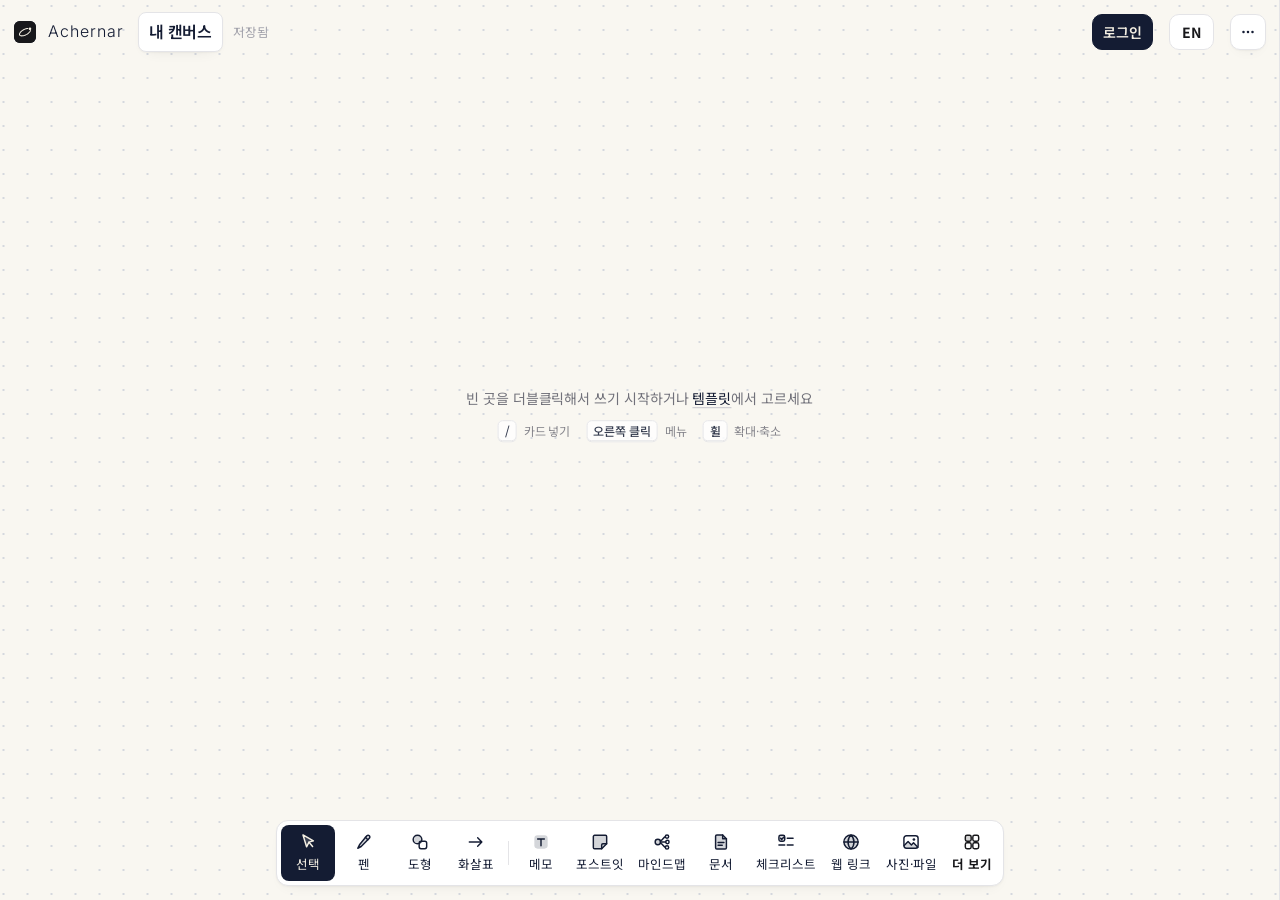
==== commit 66d64374: "v22: 옛날 여러 페이지 앱·설정 정리, 겹치는 문서·슬라이드 메뉴 통합, 코드 실행·스티커·타이머·사진 찍기·음성 메모·마크다운·어두운 배경 제거, 카드 메뉴 묶기 Co-Aut" ====
--- a/index.html
+++ b/index.html
@@ -5,7 +5,7 @@
 <link rel="manifest" href="manifest.webmanifest"><meta name="theme-color" content="#F7F4EC"><link rel="apple-touch-icon" href="icons/apple-touch-icon.png"><meta name="apple-mobile-web-app-capable" content="yes"><meta name="description" content="Achernar(아케르나르) — 캔버스 하나에서 메모·마인드맵·문서·발표까지">
 <link rel="preconnect" href="https://fonts.googleapis.com"><link rel="preconnect" href="https://fonts.gstatic.com" crossorigin>
 <link href="https://fonts.googleapis.com/css2?family=Inter:wght@300;400;500&family=Noto+Sans+KR:wght@300;400;500;700;800&family=Noto+Serif+KR:wght@500;700&family=JetBrains+Mono:wght@400;600&display=swap" rel="stylesheet">
-<link rel="stylesheet" href="style.css?v=21">
+<link rel="stylesheet" href="style.css?v=22">
 </head>
 <body>
 <div id="app">
@@ -64,33 +64,32 @@
 <div id="modal" hidden><div class="mbox" role="dialog" aria-modal="true"><div id="mhead"></div><div id="mbody"></div><div class="mact" id="mact"></div></div></div>
 <div id="toast" hidden role="status"></div>
 <input type="file" id="fileIn" hidden>
-<script src="core.js?v=21"></script>
-<script src="icons.js?v=21"></script>
-<script src="extra.js?v=21"></script>
-<script src="editor.js?v=21"></script>
-<script src="database.js?v=21"></script>
-<script src="canvas.js?v=21"></script>
-<script src="graph.js?v=21"></script>
-<script src="sync.js?v=21"></script>
-<script src="auth.js?v=21"></script>
-<script src="ms.js?v=21"></script>
-<script src="ms2.js?v=21"></script>
-<script src="zen.js?v=21"></script>
-<script src="one.js?v=21"></script>
-<script src="feat.js?v=21"></script>
-<script src="mind.js?v=21"></script>
-<script src="world.js?v=21"></script>
-<script src="saveboard.js?v=21"></script>
-<script src="docppt.js?v=21"></script>
-<script src="print.js?v=21"></script>
-<script src="vault.js?v=21"></script>
-<script src="tpl.js?v=21"></script>
-<script src="collab.js?v=21"></script>
-<script src="hwp.js?v=21"></script>
-<script src="run.js?v=21"></script>
-<script src="submit.js?v=21"></script>
-<script src="charmap.js?v=21"></script>
-<script src="i18n.js?v=21"></script>
+<script src="core.js?v=22"></script>
+<script src="icons.js?v=22"></script>
+<script src="extra.js?v=22"></script>
+<script src="editor.js?v=22"></script>
+<script src="database.js?v=22"></script>
+<script src="canvas.js?v=22"></script>
+<script src="graph.js?v=22"></script>
+<script src="sync.js?v=22"></script>
+<script src="auth.js?v=22"></script>
+<script src="ms.js?v=22"></script>
+<script src="ms2.js?v=22"></script>
+<script src="zen.js?v=22"></script>
+<script src="one.js?v=22"></script>
+<script src="feat.js?v=22"></script>
+<script src="mind.js?v=22"></script>
+<script src="world.js?v=22"></script>
+<script src="saveboard.js?v=22"></script>
+<script src="docppt.js?v=22"></script>
+<script src="print.js?v=22"></script>
+<script src="vault.js?v=22"></script>
+<script src="tpl.js?v=22"></script>
+<script src="collab.js?v=22"></script>
+<script src="hwp.js?v=22"></script>
+<script src="submit.js?v=22"></script>
+<script src="charmap.js?v=22"></script>
+<script src="i18n.js?v=22"></script>
 <script>boot()</script>
 <script>
 /* 설치형 웹앱: 오프라인 캐시 + 설치 버튼 */
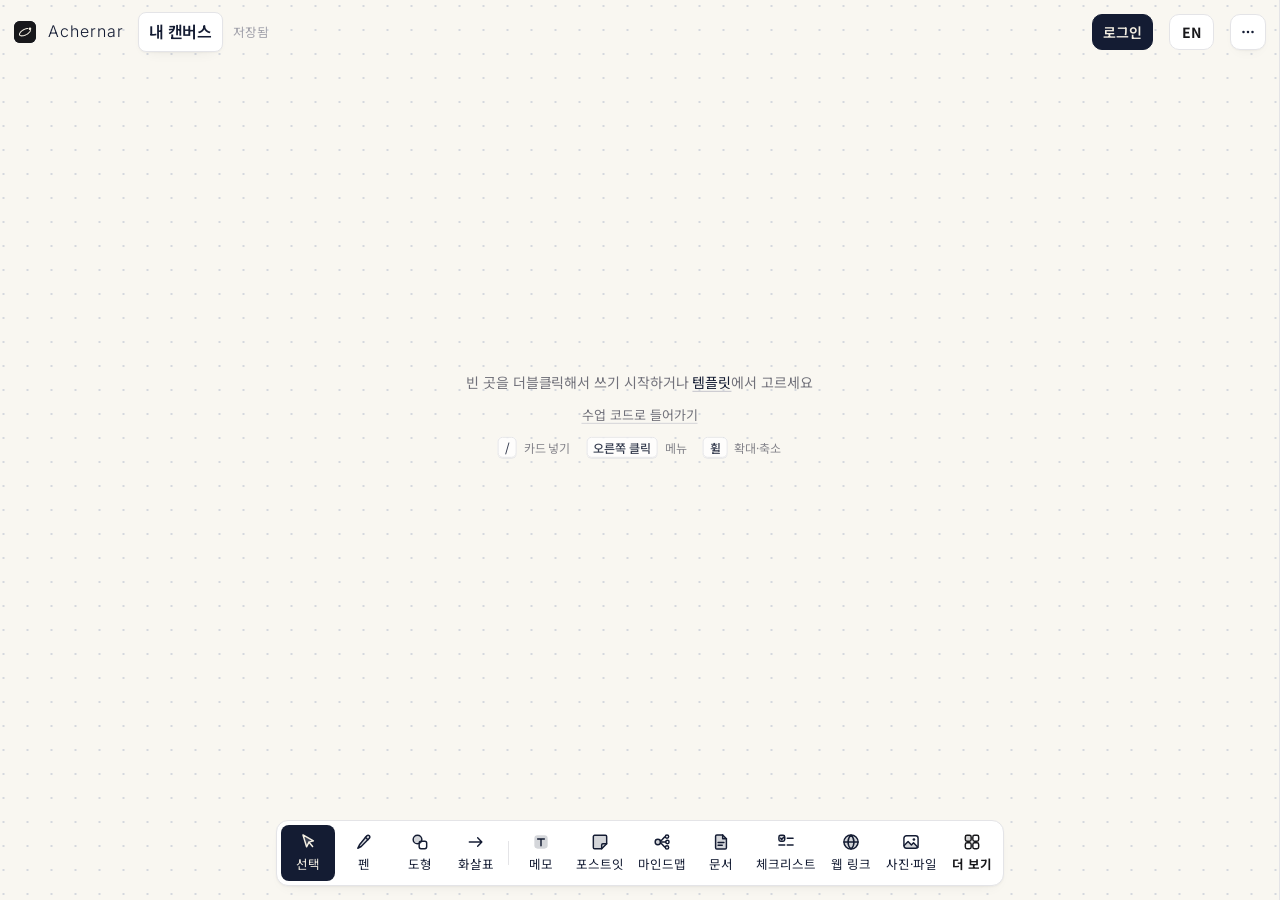
==== commit 689e3555: "v24: 앱 안 AI 제거, 수업 코드·QR, 조원 구역·잠금, 같이 보는 타이머, 내 생각 먼저, 출처 표시·AI 활용 내역표, 타임랩스, 폰 공유로 수집함, 폰·태블릿 다듬기 " ====
--- a/index.html
+++ b/index.html
@@ -5,7 +5,7 @@
 <link rel="manifest" href="manifest.webmanifest"><meta name="theme-color" content="#F7F4EC"><link rel="apple-touch-icon" href="icons/apple-touch-icon.png"><meta name="apple-mobile-web-app-capable" content="yes"><meta name="description" content="Achernar(아케르나르) — 캔버스 하나에서 메모·마인드맵·문서·발표까지">
 <link rel="preconnect" href="https://fonts.googleapis.com"><link rel="preconnect" href="https://fonts.gstatic.com" crossorigin>
 <link href="https://fonts.googleapis.com/css2?family=Inter:wght@300;400;500&family=Noto+Sans+KR:wght@300;400;500;700;800&family=Noto+Serif+KR:wght@500;700&family=JetBrains+Mono:wght@400;600&display=swap" rel="stylesheet">
-<link rel="stylesheet" href="style.css?v=22">
+<link rel="stylesheet" href="style.css?v=24">
 </head>
 <body>
 <div id="app">
@@ -64,32 +64,37 @@
 <div id="modal" hidden><div class="mbox" role="dialog" aria-modal="true"><div id="mhead"></div><div id="mbody"></div><div class="mact" id="mact"></div></div></div>
 <div id="toast" hidden role="status"></div>
 <input type="file" id="fileIn" hidden>
-<script src="core.js?v=22"></script>
-<script src="icons.js?v=22"></script>
-<script src="extra.js?v=22"></script>
-<script src="editor.js?v=22"></script>
-<script src="database.js?v=22"></script>
-<script src="canvas.js?v=22"></script>
-<script src="graph.js?v=22"></script>
-<script src="sync.js?v=22"></script>
-<script src="auth.js?v=22"></script>
-<script src="ms.js?v=22"></script>
-<script src="ms2.js?v=22"></script>
-<script src="zen.js?v=22"></script>
-<script src="one.js?v=22"></script>
-<script src="feat.js?v=22"></script>
-<script src="mind.js?v=22"></script>
-<script src="world.js?v=22"></script>
-<script src="saveboard.js?v=22"></script>
-<script src="docppt.js?v=22"></script>
-<script src="print.js?v=22"></script>
-<script src="vault.js?v=22"></script>
-<script src="tpl.js?v=22"></script>
-<script src="collab.js?v=22"></script>
-<script src="hwp.js?v=22"></script>
-<script src="submit.js?v=22"></script>
-<script src="charmap.js?v=22"></script>
-<script src="i18n.js?v=22"></script>
+<script src="core.js?v=24"></script>
+<script src="icons.js?v=24"></script>
+<script src="extra.js?v=24"></script>
+<script src="editor.js?v=24"></script>
+<script src="database.js?v=24"></script>
+<script src="canvas.js?v=24"></script>
+<script src="graph.js?v=24"></script>
+<script src="sync.js?v=24"></script>
+<script src="auth.js?v=24"></script>
+<script src="ms.js?v=24"></script>
+<script src="ms2.js?v=24"></script>
+<script src="zen.js?v=24"></script>
+<script src="one.js?v=24"></script>
+<script src="feat.js?v=24"></script>
+<script src="mind.js?v=24"></script>
+<script src="world.js?v=24"></script>
+<script src="saveboard.js?v=24"></script>
+<script src="docppt.js?v=24"></script>
+<script src="print.js?v=24"></script>
+<script src="vault.js?v=24"></script>
+<script src="tpl.js?v=24"></script>
+<script src="collab.js?v=24"></script>
+<script src="cloud.js?v=24"></script>
+<script src="class.js?v=24"></script>
+<script src="src.js?v=24"></script>
+<script src="tl.js?v=24"></script>
+<script src="share.js?v=24"></script>
+<script src="hwp.js?v=24"></script>
+<script src="submit.js?v=24"></script>
+<script src="charmap.js?v=24"></script>
+<script src="i18n.js?v=24"></script>
 <script>boot()</script>
 <script>
 /* 설치형 웹앱: 오프라인 캐시 + 설치 버튼 */
--- a/style.css
+++ b/style.css
@@ -1571,3 +1571,89 @@
 .t-shape[data-sh=chevron] .ed{left:32%;right:22%}
 .t-shape[data-sh=moon] .ed{left:8%;right:40%;top:58%}
 .t-shape[data-sh=cyl] .ed{top:60%}
+
+/* 기기 간 저장 표시 */
+.ocloud{font-size:12px;color:var(--mute);margin-left:6px;display:inline-flex;align-items:center;gap:4px;white-space:nowrap}.ocloud::before{content:'';width:6px;height:6px;border-radius:50%;background:#22A06B}.ocloud[data-k=busy]::before{background:#F59E0B}.ocloud[data-k=wait]::before,.ocloud[data-k=bad]::before{background:#A1A1AA}.ocloud[data-k=bad]{color:#B91C1C}
+
+/* 뒤집기 카드 */
+.card.t-flip{background:transparent;box-shadow:none;padding:0;perspective:1000px}
+.card.t-flip .flip{position:relative;width:100%;height:100%;transform-style:preserve-3d;transition:transform .55s cubic-bezier(.3,.7,.25,1)}
+.card.t-flip .flip.on{transform:rotateY(180deg)}
+.card.t-flip .fface{position:absolute;inset:0;backface-visibility:hidden;-webkit-backface-visibility:hidden;border-radius:var(--cr,12px);background:var(--cb,var(--cw,#fff));box-shadow:0 0 0 1px #E4E4E7,0 6px 18px -12px rgb(0 0 0/.35);display:flex;flex-direction:column;padding:10px 14px 12px;overflow:hidden}
+.card.t-flip .fback{transform:rotateY(180deg)}
+.card.t-flip .fback::after{content:'';position:absolute;left:0;top:0;right:0;height:3px;background:#2563EB;opacity:.55}
+.card.t-flip .flab{font-size:11px;font-weight:600;color:#A1A1AA;letter-spacing:.02em}
+.card.t-flip .fface{justify-content:center}.card.t-flip .flab{position:absolute;left:14px;top:9px}.card.t-flip .fface .ed{display:block;width:100%;margin:auto 0;text-align:center;font-size:17px;line-height:1.45;overflow:auto;max-height:100%;min-height:1.45em}
+.card.t-flip .flip.on .ffront,.card.t-flip .flip:not(.on) .fback{pointer-events:none}
+.card.t-flip .fbtn{position:absolute;right:8px;bottom:8px;z-index:2;width:26px;height:26px;padding:0;display:flex;align-items:center;justify-content:center;border-radius:7px;color:#71717A;background:rgb(255 255 255/.85);opacity:0;transition:opacity .15s}
+.card.t-flip:hover .fbtn,.card.t-flip.sel .fbtn{opacity:1}
+.card.t-flip.sel{box-shadow:none}.card.t-flip.sel .fface{box-shadow:0 0 0 2px var(--sel,#2563EB)}
+@media (prefers-reduced-motion: reduce){.card.t-flip .flip{transition:none}}
+
+/* 수업 코드 */
+.shcode{display:flex;gap:16px;align-items:center;padding:14px;border:1px solid #E4E4E7;border-radius:12px;margin-bottom:16px;background:#FAFAFA}
+.shcode .shq{width:118px;height:118px;flex:none;background:#fff;border-radius:8px;padding:4px}.shcode .shq svg{width:100%;height:100%;display:block}
+.shcode .shcd small{display:block;font-size:12px;color:var(--mute)}.shcode .shcd>b{display:block;font-size:30px;letter-spacing:.08em;font-variant-numeric:tabular-nums;margin:2px 0 4px}
+.shcode .shcd .note{margin:0 0 10px;font-size:12.5px}
+#codebig{position:fixed;inset:0;z-index:1200;background:#fff;display:flex;align-items:center;justify-content:center;animation:fIn .2s ease-out}
+#codebig .cbx{position:absolute;top:18px;right:22px;width:44px;height:44px;border-radius:10px;font-size:20px;color:#52525B}#codebig .cbx:hover{background:#F4F4F5}
+#codebig .cbin{text-align:center}#codebig .cbh{font-size:clamp(16px,2.2vw,24px);color:#52525B;margin:0 0 10px}
+#codebig .cbc{font-size:clamp(64px,13vw,180px);font-weight:800;letter-spacing:.06em;line-height:1;color:#18181B;font-variant-numeric:tabular-nums}
+#codebig .cbq{width:min(34vh,300px);height:min(34vh,300px);margin:22px auto 10px}#codebig .cbq svg{width:100%;height:100%}
+#codebig .cbn{font-size:clamp(15px,1.8vw,20px);color:#71717A;margin:0}#codebig #cbcnt{font-weight:700;color:#18181B}
+#cvhint .h2{font-size:13px;pointer-events:auto}#cvhint .h2 .lnk{font:inherit;color:var(--mute);background:none;border:0;padding:0;cursor:pointer;text-decoration:underline;text-underline-offset:3px;text-decoration-color:#D4D4D8}#cvhint .h2 .lnk:hover{color:var(--ink)}
+#cvhint>*:nth-child(3){animation-delay:.2s}
+
+/* 조원 구역 */
+.card.t-frame.zone{box-shadow:0 0 0 1.5px rgb(0 0 0/.08)}
+.card.t-frame.mine{box-shadow:0 0 0 2.5px #2563EB}
+.card.t-frame .ztag{position:absolute;right:10px;top:-24px;font-size:12px;font-weight:600;color:#52525B;background:#fff;border:1px solid #E4E4E7;border-radius:999px;padding:2px 9px;white-space:nowrap;pointer-events:none}
+.card.t-frame.mine .ztag{color:#fff;background:#2563EB;border-color:#2563EB}
+/* 같이 보는 타이머 */
+#ktimer{position:fixed;top:62px;left:16px;z-index:70;display:flex;align-items:center;gap:10px;padding:7px 14px 9px;border-radius:999px;background:#18181B;color:#fff;font-size:13px;box-shadow:0 8px 22px -10px rgb(0 0 0/.45);overflow:hidden;animation:bxIn .2s ease-out;cursor:pointer}
+#ktimer em{font-style:normal;font-size:11px;opacity:.6}#ktimer b{font-weight:600}#ktimer span{font-variant-numeric:tabular-nums;font-weight:700;font-size:15px}
+#ktimer i{position:absolute;left:0;bottom:0;height:3px;width:var(--p);background:#60A5FA;transition:width .5s linear}
+#ktimer.soon{background:#B91C1C}#ktimer.soon i{background:#FCA5A5}#ktimer.paused{background:#52525B}#ktimer.done{background:#15803D}
+#ktimer.flash{animation:kfl .4s ease-in-out 3}@keyframes kfl{50%{transform:scale(1.08)}}
+
+/* 출처 표시 */
+#srcask{position:fixed;z-index:880;display:flex;align-items:center;gap:4px;padding:5px 6px 5px 12px;background:#18181B;color:#fff;border-radius:999px;font-size:12.5px;box-shadow:0 10px 26px -12px rgb(0 0 0/.5);animation:bxIn .16s ease-out}
+#srcask span{margin-right:4px;opacity:.85}#srcask button{padding:4px 10px;border-radius:999px;background:rgb(255 255 255/.12);color:#fff;font-size:12.5px}#srcask button:hover{background:rgb(255 255 255/.24)}#srcask .x{background:none;opacity:.6;padding:4px 7px}
+.card .srcb{position:absolute;left:8px;top:-10px;z-index:3;font-size:10.5px;font-weight:700;line-height:1;padding:4px 7px;border-radius:999px;background:#fff;border:1px solid #E4E4E7;color:#52525B;white-space:nowrap;pointer-events:auto;max-width:180px;overflow:hidden;text-overflow:ellipsis}
+.card .srcb.ai{background:#F5F3FF;border-color:#DDD6FE;color:#6D28D9}.card .srcb.web{background:#EFF6FF;border-color:#BFDBFE;color:#1D4ED8}
+.srct{display:flex;flex-wrap:wrap;gap:6px}.srct button{padding:6px 12px;border-radius:999px;background:#F4F4F5;font-size:13px}.srct button.on{background:#18181B;color:#fff}
+
+/* 내 생각 먼저 */
+.card.veil{filter:blur(7px) saturate(.4);opacity:.55;pointer-events:none;transition:filter .4s,opacity .4s}
+#kmf{position:fixed;top:62px;right:16px;z-index:70;display:flex;flex-direction:column;align-items:flex-end;gap:1px;padding:8px 14px;border-radius:12px;background:#fff;border:1px solid #E4E4E7;box-shadow:0 8px 22px -14px rgb(0 0 0/.4);font-size:12.5px;animation:bxIn .2s ease-out}
+#kmf b{font-size:13px}#kmf span{font-variant-numeric:tabular-nums;color:#18181B;font-weight:600}#kmf em{font-style:normal;color:#71717A;font-size:11.5px}
+
+/* 타임랩스 */
+.tlm .tlv{background:#FAFAF7;border:1px solid #E4E4E7;border-radius:10px;height:min(56vh,520px);overflow:hidden}.tlm #tlsvg{width:100%;height:100%;display:block}
+.tlm #tlsvg g.nw{animation:tlIn .35s ease-out}@keyframes tlIn{from{opacity:0}}
+.tlm .tlc{display:flex;align-items:center;gap:12px;margin-top:12px}.tlm .tlc input{flex:1}.tlm #tlt{font-size:12.5px;color:#52525B;white-space:nowrap;font-variant-numeric:tabular-nums}
+.tlm .tla{display:flex;flex-wrap:wrap;gap:12px;margin-top:10px;font-size:12.5px;color:#3F3F46}.tlm .tla i{display:inline-block;width:10px;height:10px;border-radius:3px;margin-right:5px;vertical-align:-1px}
+/* ===== 폰·태블릿 ===== */
+@media(max-width:700px){
+  #achacct:not(.on) span{display:inline!important;font-size:12.5px}
+  #dmore{bottom:78px}#dmore .dmn{display:none}#dmore .dmq{flex:1;width:auto}
+  #ctx{max-width:calc(100vw - 16px);overflow-x:auto;scrollbar-width:none;top:58px!important}
+  #ktimer{top:auto;bottom:86px;left:50%;transform:translateX(-50%)}@keyframes kfl{50%{transform:translateX(-50%) scale(1.08)}}
+  #kmf{top:auto;bottom:86px;right:8px}
+  #srcask{left:8px!important;right:8px;flex-wrap:wrap;border-radius:14px}
+  #cmap{left:8px;right:8px;width:auto;bottom:86px}
+}
+@media(pointer:coarse){
+  #menu .mi{min-height:44px}
+  .card .rz{width:22px!important;height:22px!important;right:-11px!important;bottom:-11px!important}
+  .card .cn{width:24px!important;height:24px!important}
+  #dmore .pin{opacity:1}
+  #dock button{min-height:48px}
+  .card.t-flip .fbtn{opacity:1}
+}
+@media(max-width:1100px){
+  #dock{max-width:calc(100vw - 16px);overflow-x:auto;overflow-y:hidden;scrollbar-width:none;-webkit-overflow-scrolling:touch;justify-content:flex-start}
+  #dock::-webkit-scrollbar{display:none}
+  #dock .more{position:sticky;right:0;z-index:2;background:#fff!important;box-shadow:-14px 0 12px -4px #fff;flex:none}#dock .more.open{background:#F4F4F5!important}
+  #dock button{flex:none}
+}
